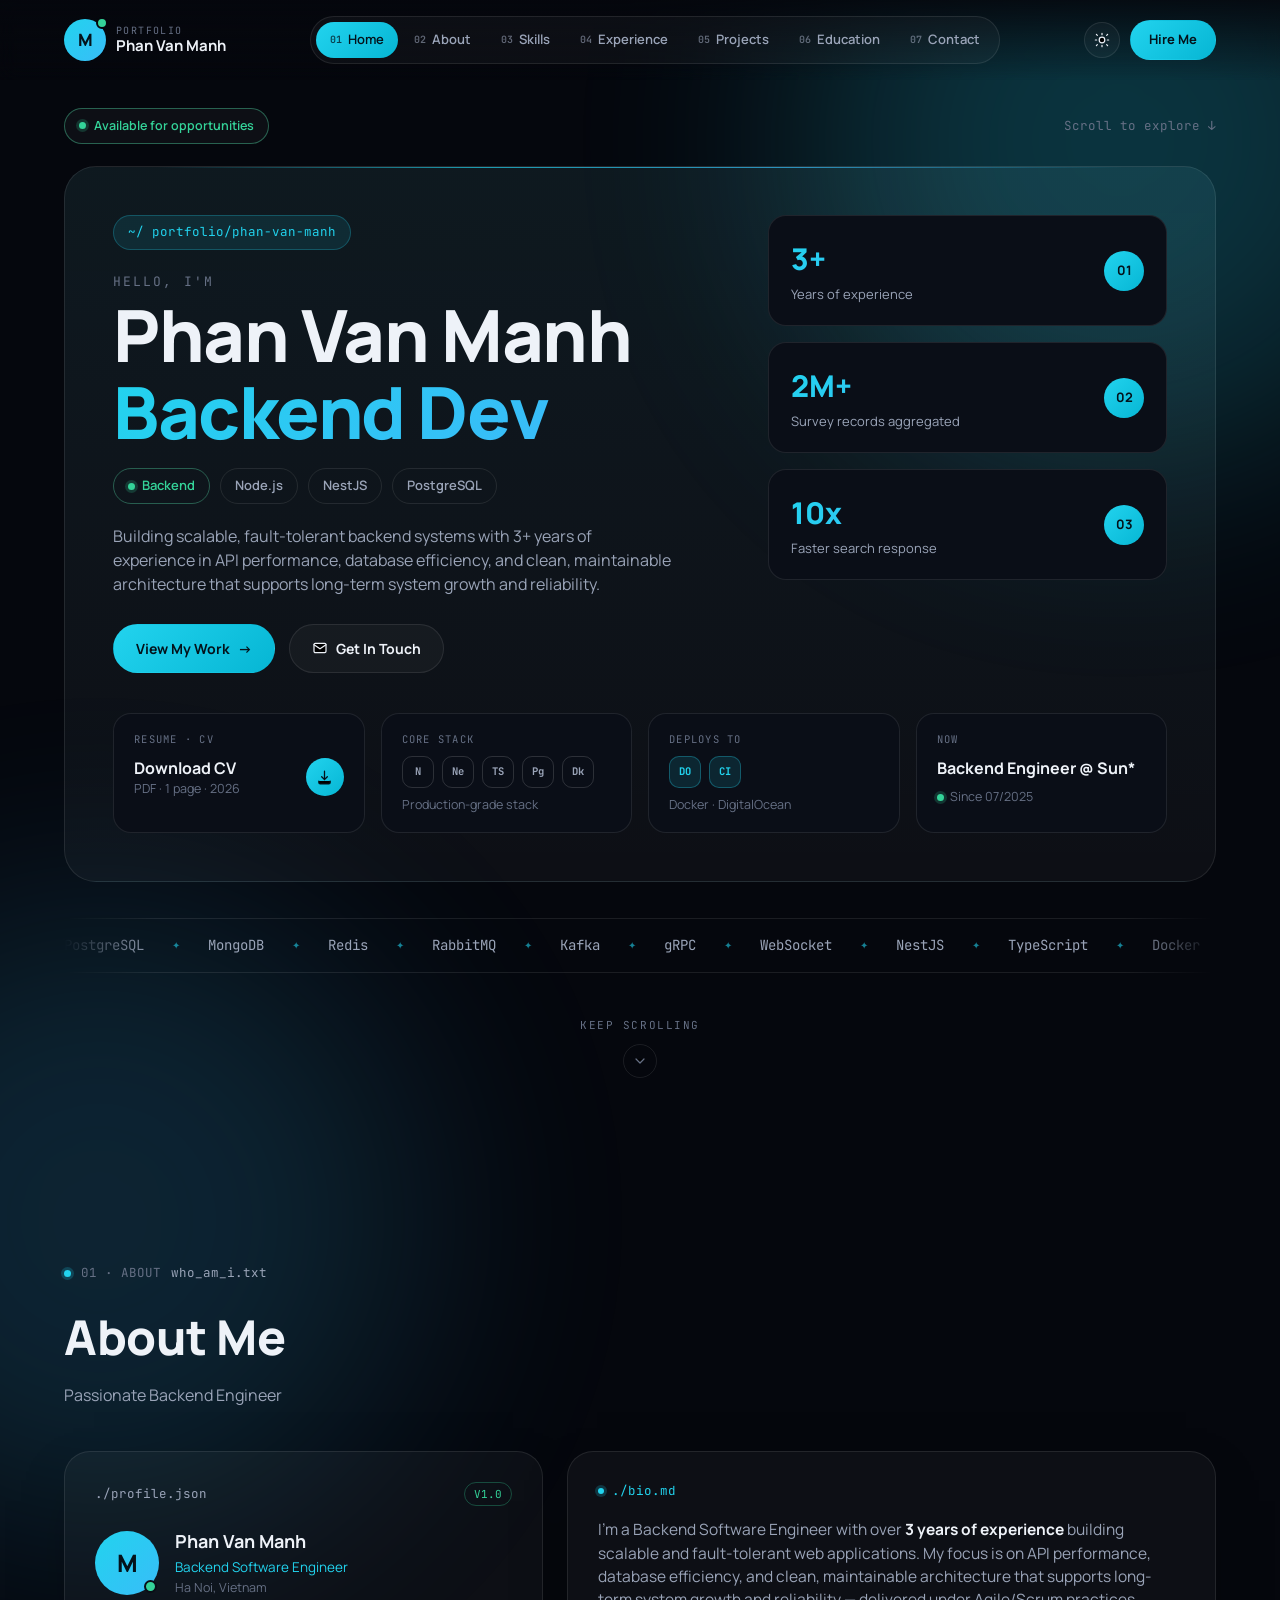
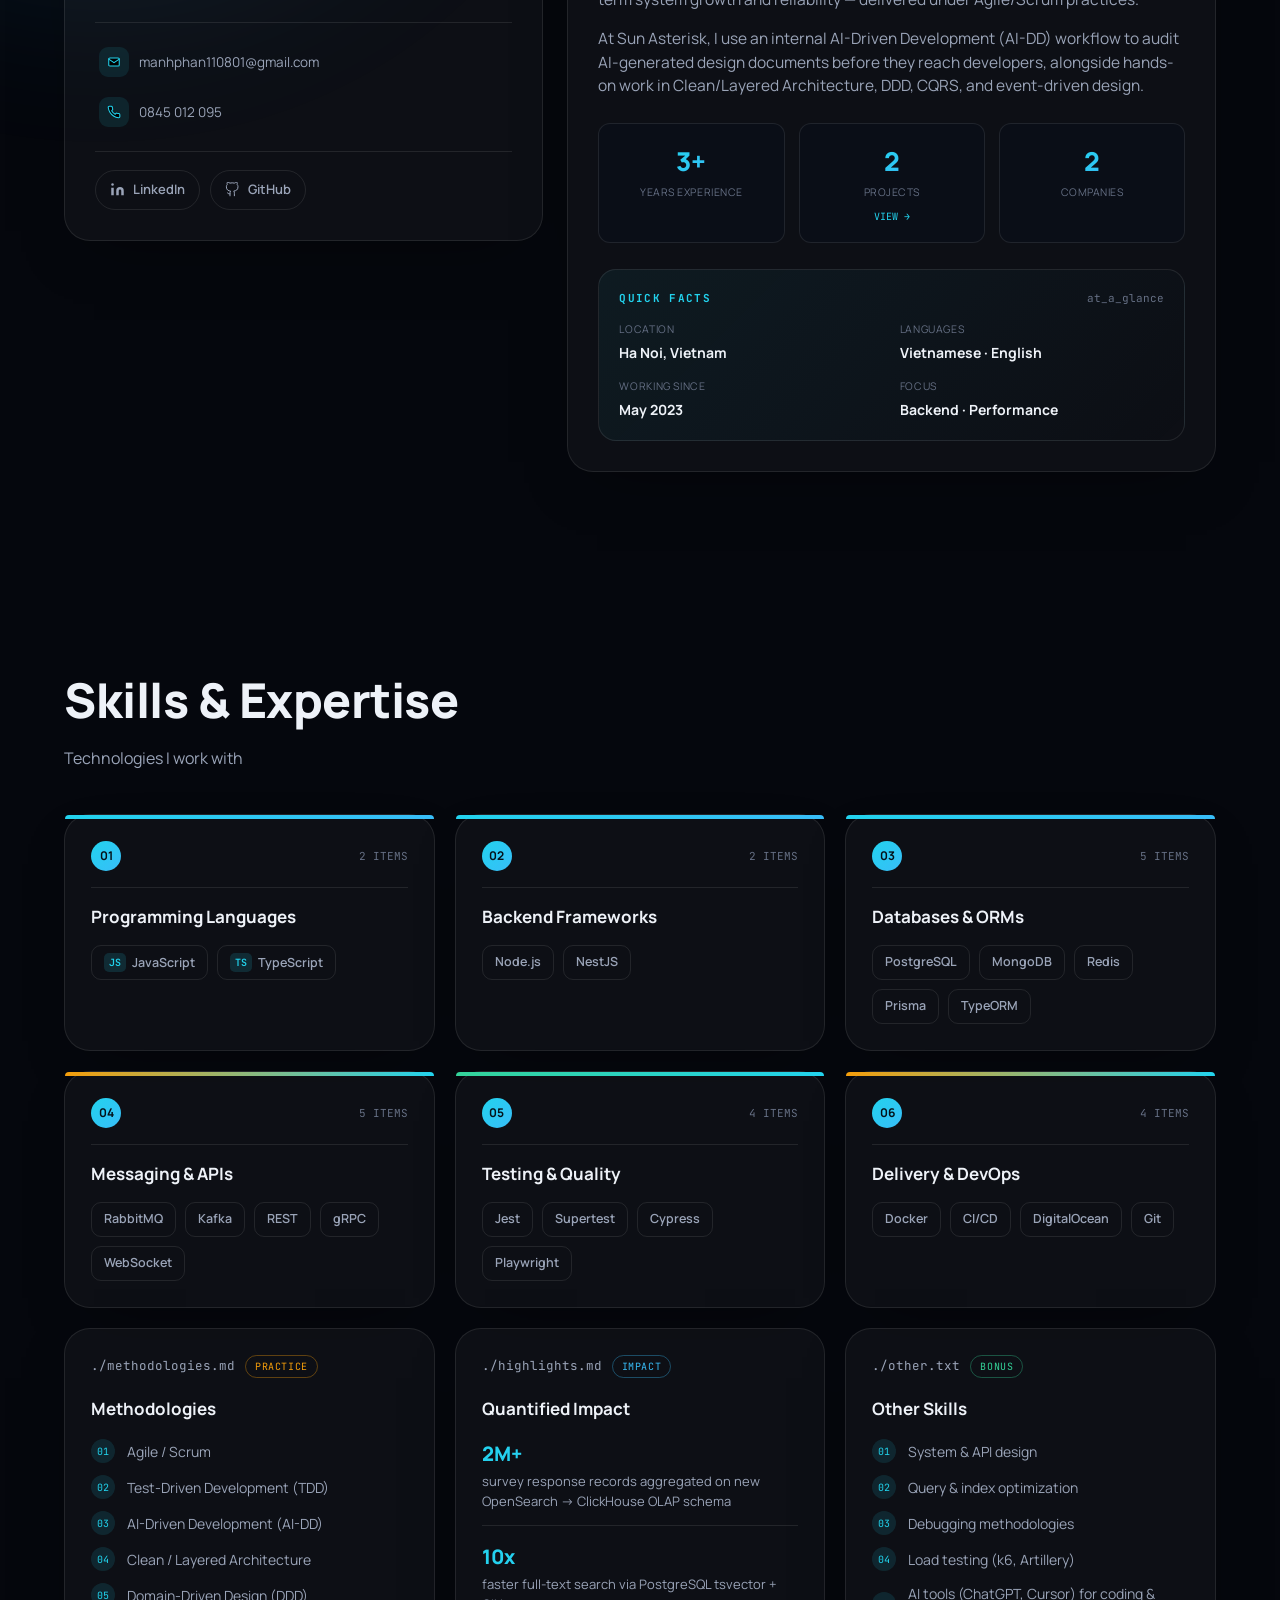
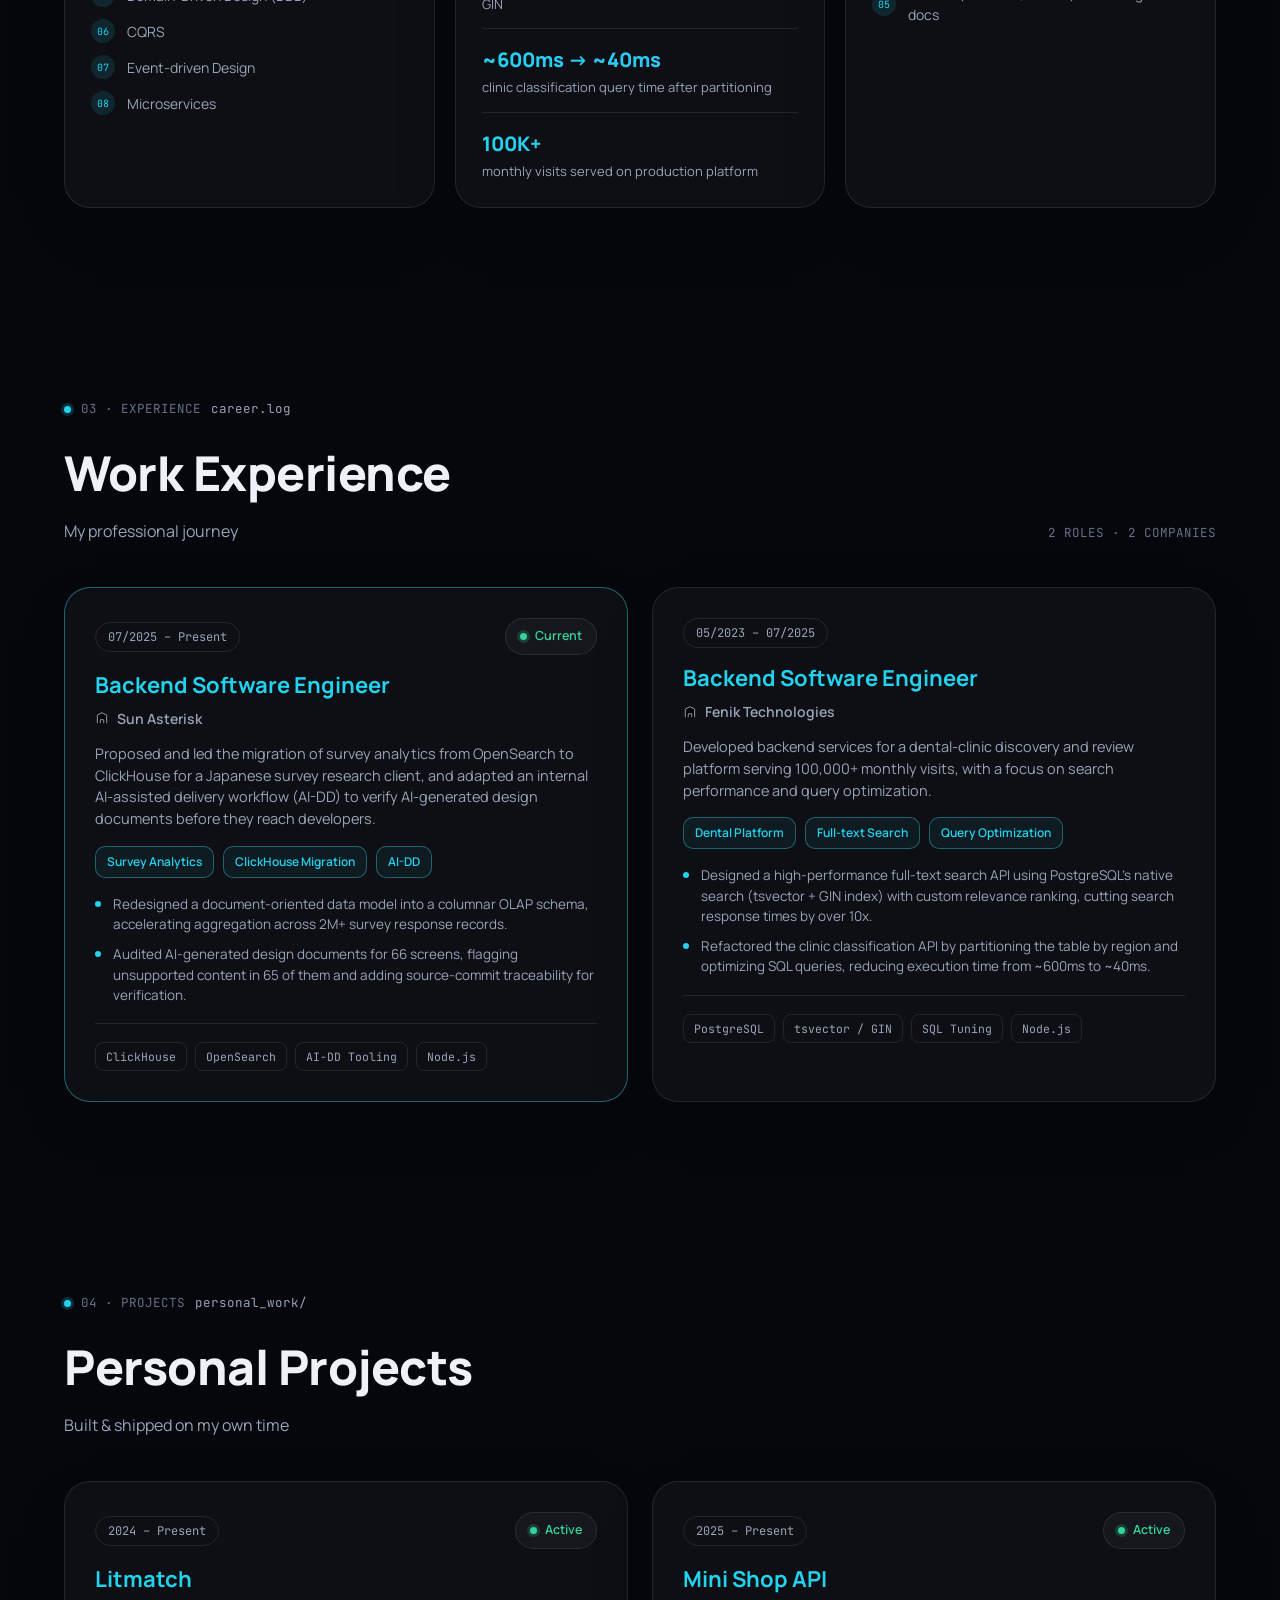
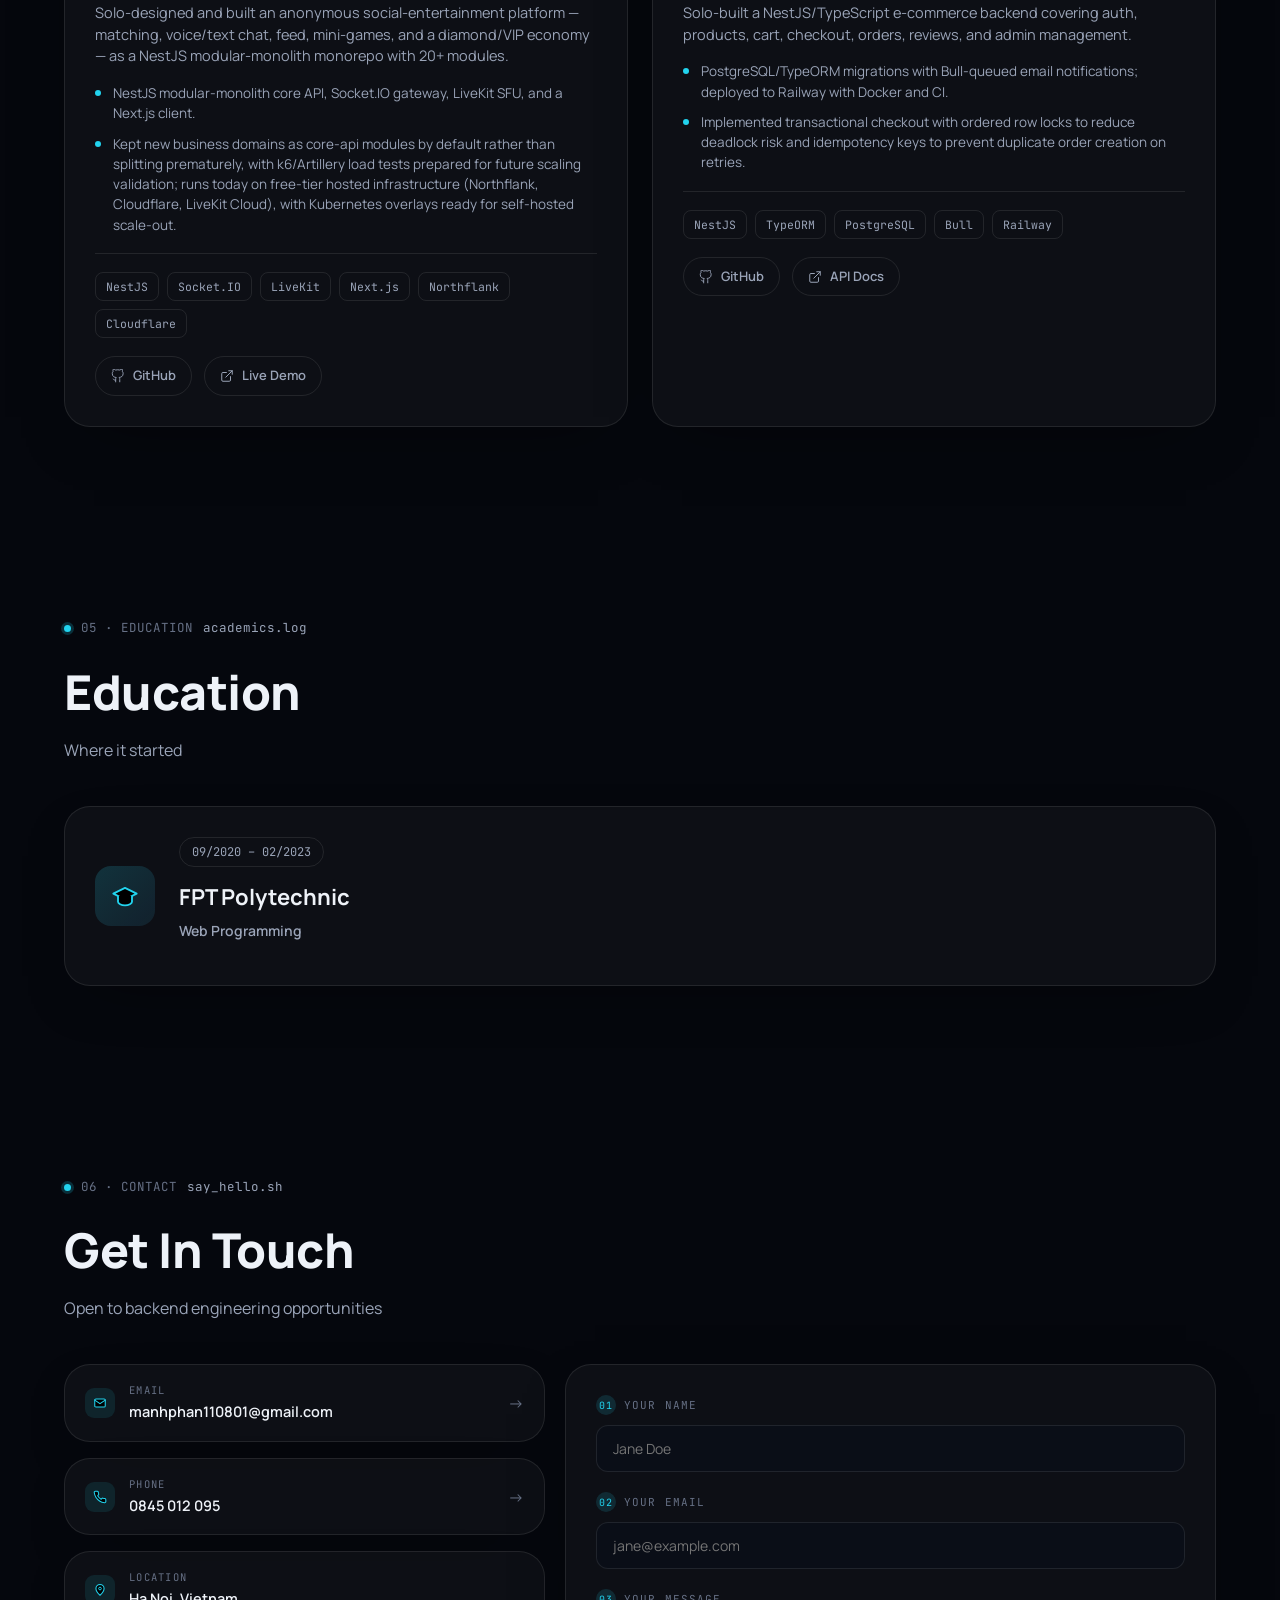
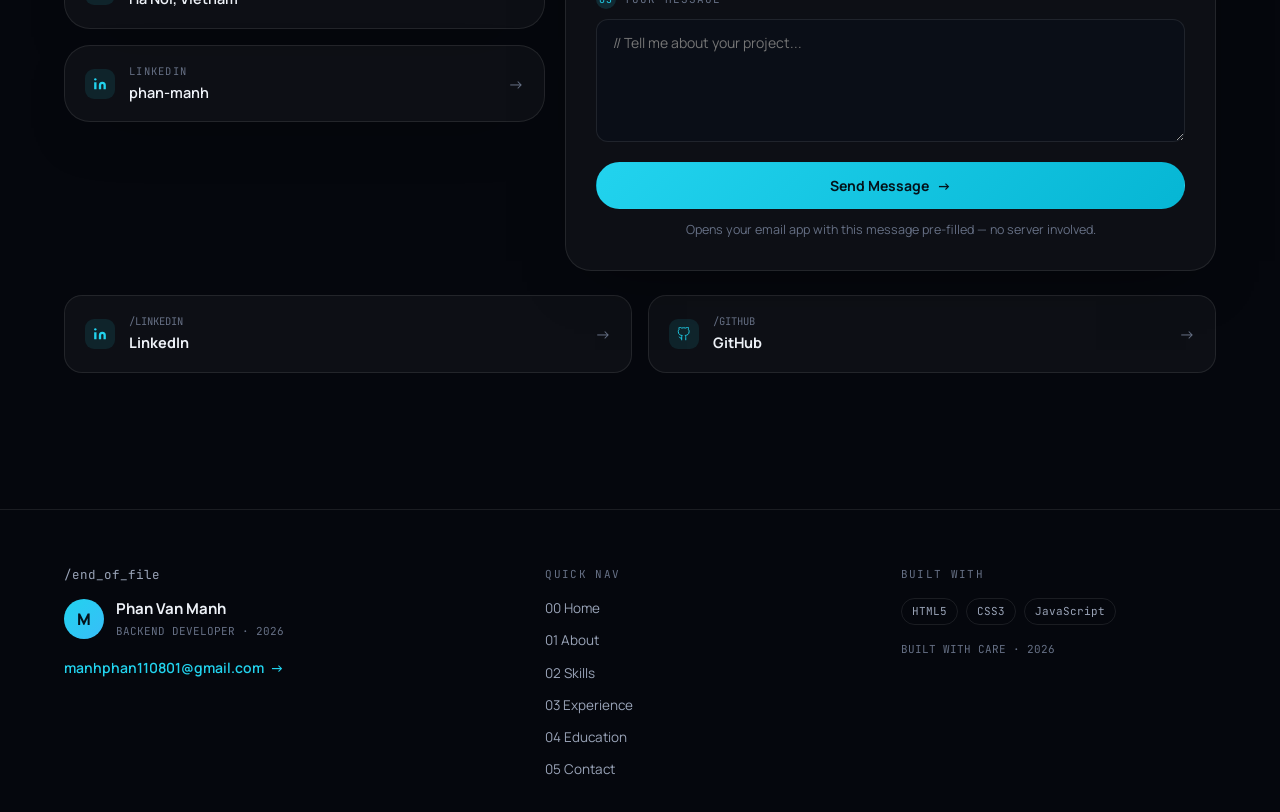
==== index.html @ dcf6b591 "Initial portfolio site for Phan Van Manh (Backend Developer)" ====
<!DOCTYPE html>
<html lang="en">
<head>
<meta charset="UTF-8" />
<meta name="viewport" content="width=device-width, initial-scale=1.0" />
<title>Phan Van Manh — Backend Developer</title>
<meta name="description" content="Phan Van Manh — Backend Software Engineer specializing in Node.js, NestJS, PostgreSQL and scalable API design." />
<link rel="icon" href="assets/favicon.svg" type="image/svg+xml" />
<link rel="preconnect" href="https://fonts.googleapis.com" />
<link rel="preconnect" href="https://fonts.gstatic.com" crossorigin />
<link href="https://fonts.googleapis.com/css2?family=JetBrains+Mono:wght@400;500;600;700&family=Manrope:wght@400;500;600;700;800&display=swap" rel="stylesheet" />
<link rel="stylesheet" href="assets/css/styles.css" />
</head>
<body>
<a class="skip-link" href="#main">Skip to content</a>
<div class="bg-glow bg-glow-cyan" aria-hidden="true"></div>
<div class="bg-glow bg-glow-blue" aria-hidden="true"></div>

<header class="site-header" id="top">
  <div class="nav-wrap container">
    <a class="brand" href="#top" aria-label="Phan Van Manh — home">
      <span class="brand-avatar">M<i class="brand-dot"></i></span>
      <span class="brand-text">
        <span class="brand-kicker">PORTFOLIO</span>
        <span class="brand-name">Phan Van Manh</span>
      </span>
    </a>

    <nav class="nav-pill" id="primary-nav" aria-label="Primary">
      <a href="#home" data-nav="home"><i>01</i>Home</a>
      <a href="#about" data-nav="about"><i>02</i>About</a>
      <a href="#skills" data-nav="skills"><i>03</i>Skills</a>
      <a href="#experience" data-nav="experience"><i>04</i>Experience</a>
      <a href="#projects" data-nav="projects"><i>05</i>Projects</a>
      <a href="#education" data-nav="education"><i>06</i>Education</a>
      <a href="#contact" data-nav="contact"><i>07</i>Contact</a>
    </nav>

    <div class="nav-actions">
      <button class="theme-toggle" id="theme-toggle" type="button" aria-label="Toggle theme">
        <svg viewBox="0 0 24 24" class="icon-sun"><path d="M12 4V2M12 22v-2M4 12H2M22 12h-2M5 5 3.6 3.6M20.4 20.4 19 19M5 19l-1.4 1.4M20.4 3.6 19 5" stroke="currentColor" stroke-width="1.8" stroke-linecap="round"/><circle cx="12" cy="12" r="4.2" stroke="currentColor" stroke-width="1.8"/></svg>
      </button>
      <a class="btn btn-primary btn-sm" href="#contact">Hire Me</a>
    </div>

    <button class="menu-btn" id="menu-btn" type="button" aria-label="Open navigation" aria-expanded="false" aria-controls="primary-nav">
      <svg viewBox="0 0 24 24"><path d="M4 7h16M4 12h16M4 17h16" stroke="currentColor" stroke-width="1.8" stroke-linecap="round"/></svg>
    </button>
  </div>
</header>

<main id="main">

  <!-- ============ HERO ============ -->
  <section class="hero container" id="home">
    <div class="hero-top-row">
      <span class="badge badge-live"><i class="dot dot-green"></i>Available for opportunities</span>
      <span class="scroll-hint">Scroll to explore <span aria-hidden="true">&darr;</span></span>
    </div>

    <div class="hero-card">
      <div class="hero-grid">
        <div class="hero-copy">
          <span class="path-tag">~/ portfolio/phan-van-manh</span>
          <p class="eyebrow">HELLO, I'M</p>
          <h1 class="hero-name">Phan Van Manh</h1>
          <h2 class="hero-role">Backend Dev</h2>

          <div class="pill-row">
            <span class="pill pill-accent"><i class="dot dot-green"></i>Backend</span>
            <span class="pill">Node.js</span>
            <span class="pill">NestJS</span>
            <span class="pill">PostgreSQL</span>
          </div>

          <p class="hero-desc">
            Building scalable, fault-tolerant backend systems with 3+ years of experience in
            API performance, database efficiency, and clean, maintainable architecture that
            supports long-term system growth and reliability.
          </p>

          <div class="hero-actions">
            <a class="btn btn-primary" href="#projects">View My Work <span aria-hidden="true">&rarr;</span></a>
            <a class="btn btn-ghost" href="#contact"><svg class="btn-icon" viewBox="0 0 24 24"><rect x="3" y="5" width="18" height="14" rx="2" stroke="currentColor" stroke-width="1.8"/><path d="m3 7 9 6 9-6" stroke="currentColor" stroke-width="1.8" stroke-linecap="round"/></svg>Get In Touch</a>
          </div>
        </div>

        <div class="hero-stats">
          <div class="stat-card">
            <div class="stat-body">
              <strong class="stat-num">3+</strong>
              <span class="stat-label">Years of experience</span>
            </div>
            <span class="stat-index">01</span>
          </div>
          <div class="stat-card">
            <div class="stat-body">
              <strong class="stat-num">2M+</strong>
              <span class="stat-label">Survey records aggregated</span>
            </div>
            <span class="stat-index">02</span>
          </div>
          <div class="stat-card">
            <div class="stat-body">
              <strong class="stat-num">10x</strong>
              <span class="stat-label">Faster search response</span>
            </div>
            <span class="stat-index">03</span>
          </div>
        </div>
      </div>

      <div class="hero-info-row">
        <div class="info-card info-cv">
          <span class="mini-label">RESUME &middot; CV</span>
          <div class="info-cv-row">
            <div>
              <strong>Download CV</strong>
              <span class="info-sub">PDF &middot; 1 page &middot; 2026</span>
            </div>
            <a class="icon-btn" href="assets/cv/Phan_Van_Manh_CV_Backend.pdf" download aria-label="Download CV">
              <svg viewBox="0 0 24 24"><path d="M12 3v12m0 0 4-4m-4 4-4-4M4 17v2a2 2 0 0 0 2 2h12a2 2 0 0 0 2-2v-2" stroke="currentColor" stroke-width="1.8" stroke-linecap="round" stroke-linejoin="round"/></svg>
            </a>
          </div>
        </div>

        <div class="info-card">
          <span class="mini-label">CORE STACK</span>
          <div class="stack-icons">
            <span class="stack-ico" title="Node.js">N</span>
            <span class="stack-ico" title="NestJS">Ne</span>
            <span class="stack-ico" title="TypeScript">TS</span>
            <span class="stack-ico" title="PostgreSQL">Pg</span>
            <span class="stack-ico" title="Docker">Dk</span>
          </div>
          <span class="info-sub">Production-grade stack</span>
        </div>

        <div class="info-card">
          <span class="mini-label">DEPLOYS TO</span>
          <div class="stack-icons">
            <span class="stack-ico stack-ico-fill">DO</span>
            <span class="stack-ico stack-ico-fill">CI</span>
          </div>
          <span class="info-sub">Docker &middot; DigitalOcean</span>
        </div>

        <div class="info-card">
          <span class="mini-label">NOW</span>
          <strong>Backend Engineer @ Sun*</strong>
          <span class="info-sub"><i class="dot dot-green"></i>Since 07/2025</span>
        </div>
      </div>
    </div>

    <div class="marquee" aria-hidden="true">
      <div class="marquee-track">
        <span>PostgreSQL</span><i>&#10022;</i><span>MongoDB</span><i>&#10022;</i><span>Redis</span><i>&#10022;</i>
        <span>RabbitMQ</span><i>&#10022;</i><span>Kafka</span><i>&#10022;</i><span>gRPC</span><i>&#10022;</i>
        <span>WebSocket</span><i>&#10022;</i><span>NestJS</span><i>&#10022;</i><span>TypeScript</span><i>&#10022;</i>
        <span>Docker</span><i>&#10022;</i><span>CI/CD</span><i>&#10022;</i>
        <span>PostgreSQL</span><i>&#10022;</i><span>MongoDB</span><i>&#10022;</i><span>Redis</span><i>&#10022;</i>
        <span>RabbitMQ</span><i>&#10022;</i><span>Kafka</span><i>&#10022;</i><span>gRPC</span><i>&#10022;</i>
        <span>WebSocket</span><i>&#10022;</i><span>NestJS</span><i>&#10022;</i><span>TypeScript</span><i>&#10022;</i>
        <span>Docker</span><i>&#10022;</i><span>CI/CD</span><i>&#10022;</i>
      </div>
    </div>

    <div class="keep-scrolling">
      <span>KEEP SCROLLING</span>
      <a href="#about" aria-label="Scroll to about section" class="scroll-arrow"><svg viewBox="0 0 24 24"><path d="M6 9l6 6 6-6" stroke="currentColor" stroke-width="1.8" stroke-linecap="round" stroke-linejoin="round"/></svg></a>
    </div>
  </section>

  <!-- ============ ABOUT ============ -->
  <section class="section container" id="about">
    <div class="section-crumb">
      <span class="crumb-dot"></span>01 &middot; ABOUT <span class="crumb-file">who_am_i.txt</span>
    </div>
    <h2 class="section-title">About Me</h2>
    <p class="section-sub">Passionate Backend Engineer</p>

    <div class="about-grid">
      <div class="card profile-card">
        <div class="card-tag-row">
          <span class="file-tag">./profile.json</span>
          <span class="version-badge">V1.0</span>
        </div>
        <div class="profile-head">
          <span class="profile-avatar">M<i class="avatar-dot"></i></span>
          <div>
            <strong class="profile-name">Phan Van Manh</strong>
            <span class="profile-role">Backend Software Engineer</span>
            <span class="profile-loc">Ha Noi, Vietnam</span>
          </div>
        </div>
        <div class="profile-rows">
          <a class="profile-row" href="mailto:manhphan110801@gmail.com">
            <span class="row-ico"><svg viewBox="0 0 24 24"><rect x="3" y="5" width="18" height="14" rx="2" stroke="currentColor" stroke-width="1.8"/><path d="m3 7 9 6 9-6" stroke="currentColor" stroke-width="1.8" stroke-linecap="round"/></svg></span>
            manhphan110801@gmail.com
          </a>
          <a class="profile-row" href="tel:+84845012095">
            <span class="row-ico"><svg viewBox="0 0 24 24"><path d="M22 16.9v3a2 2 0 0 1-2.2 2 19.8 19.8 0 0 1-8.6-3.1 19.5 19.5 0 0 1-6-6A19.8 19.8 0 0 1 2.1 4.2 2 2 0 0 1 4.1 2h3a2 2 0 0 1 2 1.7c.1.9.3 1.8.6 2.7a2 2 0 0 1-.4 2.1L8 9.9a16 16 0 0 0 6 6l1.4-1.4a2 2 0 0 1 2.1-.4c.9.3 1.8.5 2.7.6a2 2 0 0 1 1.8 2Z" stroke="currentColor" stroke-width="1.8" stroke-linecap="round" stroke-linejoin="round"/></svg></span>
            0845 012 095
          </a>
        </div>
        <div class="social-row">
          <a class="social-chip" href="https://www.linkedin.com/in/phan-manh-34a107269/" target="_blank" rel="noopener">
            <svg viewBox="0 0 24 24"><path d="M16 8a6 6 0 0 1 6 6v7h-4v-7a2 2 0 0 0-4 0v7h-4v-7a6 6 0 0 1 6-6ZM2 9h4v12H2z" fill="currentColor"/><circle cx="4" cy="4" r="2" fill="currentColor"/></svg>
            LinkedIn
          </a>
          <a class="social-chip" href="https://github.com/ducmanh001" target="_blank" rel="noopener">
            <svg viewBox="0 0 24 24"><path d="M15 22v-4a4.8 4.8 0 0 0-1-3.5c3.3-.4 6.8-1.6 6.8-7A5.4 5.4 0 0 0 19.4 4 5 5 0 0 0 19.3.5S18.2.1 15 1.8a13.4 13.4 0 0 0-7 0C4.8.1 3.7.5 3.7.5A5 5 0 0 0 3.6 4a5.4 5.4 0 0 0-1.4 3.7c0 5.3 3.5 6.5 6.8 6.9a4.8 4.8 0 0 0-1 3.5v4" stroke="currentColor" stroke-width="1.6" stroke-linecap="round" stroke-linejoin="round" fill="none"/><path d="M8 19c-3 .9-3-1.5-4.2-2" stroke="currentColor" stroke-width="1.6" stroke-linecap="round" fill="none"/></svg>
            GitHub
          </a>
        </div>
      </div>

      <div class="card bio-card">
        <span class="file-tag file-tag-alt"><span class="crumb-dot small"></span>./bio.md</span>
        <p>
          I'm a Backend Software Engineer with over <strong>3 years of experience</strong> building
          scalable and fault-tolerant web applications. My focus is on API performance, database
          efficiency, and clean, maintainable architecture that supports long-term system growth
          and reliability &mdash; delivered under Agile/Scrum practices.
        </p>
        <p>
          At Sun Asterisk, I use an internal AI-Driven Development (AI-DD) workflow to audit
          AI-generated design documents before they reach developers, alongside hands-on work in
          Clean/Layered Architecture, DDD, CQRS, and event-driven design.
        </p>

        <div class="stats-row">
          <div class="stat-box">
            <strong>3+</strong>
            <span>YEARS EXPERIENCE</span>
          </div>
          <div class="stat-box">
            <strong>2</strong>
            <span>PROJECTS</span>
            <a href="#projects" class="stat-view">VIEW <span aria-hidden="true">&rarr;</span></a>
          </div>
          <div class="stat-box">
            <strong>2</strong>
            <span>COMPANIES</span>
          </div>
        </div>

        <div class="quick-facts">
          <div class="quick-facts-head">
            <span>QUICK FACTS</span>
            <span class="quick-facts-tag">at_a_glance</span>
          </div>
          <div class="quick-facts-grid">
            <div><span>LOCATION</span><strong>Ha Noi, Vietnam</strong></div>
            <div><span>LANGUAGES</span><strong>Vietnamese &middot; English</strong></div>
            <div><span>WORKING SINCE</span><strong>May 2023</strong></div>
            <div><span>FOCUS</span><strong>Backend &middot; Performance</strong></div>
          </div>
        </div>
      </div>
    </div>
  </section>

  <!-- ============ SKILLS ============ -->
  <section class="section container" id="skills">
    <h2 class="section-title">Skills &amp; Expertise</h2>
    <p class="section-sub">Technologies I work with</p>

    <div class="skills-grid">
      <article class="card skill-card">
        <div class="skill-top bar-cyan">
          <span class="skill-index">01</span>
          <span class="item-count">2 ITEMS</span>
        </div>
        <h3>Programming Languages</h3>
        <div class="tag-list">
          <span class="tag"><i class="tag-ico">JS</i>JavaScript</span>
          <span class="tag"><i class="tag-ico">TS</i>TypeScript</span>
        </div>
      </article>

      <article class="card skill-card">
        <div class="skill-top bar-cyan">
          <span class="skill-index">02</span>
          <span class="item-count">2 ITEMS</span>
        </div>
        <h3>Backend Frameworks</h3>
        <div class="tag-list">
          <span class="tag">Node.js</span>
          <span class="tag">NestJS</span>
        </div>
      </article>

      <article class="card skill-card">
        <div class="skill-top bar-cyan">
          <span class="skill-index">03</span>
          <span class="item-count">5 ITEMS</span>
        </div>
        <h3>Databases &amp; ORMs</h3>
        <div class="tag-list">
          <span class="tag">PostgreSQL</span>
          <span class="tag">MongoDB</span>
          <span class="tag">Redis</span>
          <span class="tag">Prisma</span>
          <span class="tag">TypeORM</span>
        </div>
      </article>

      <article class="card skill-card">
        <div class="skill-top bar-warm">
          <span class="skill-index">04</span>
          <span class="item-count">5 ITEMS</span>
        </div>
        <h3>Messaging &amp; APIs</h3>
        <div class="tag-list">
          <span class="tag">RabbitMQ</span>
          <span class="tag">Kafka</span>
          <span class="tag">REST</span>
          <span class="tag">gRPC</span>
          <span class="tag">WebSocket</span>
        </div>
      </article>

      <article class="card skill-card">
        <div class="skill-top bar-teal">
          <span class="skill-index">05</span>
          <span class="item-count">4 ITEMS</span>
        </div>
        <h3>Testing &amp; Quality</h3>
        <div class="tag-list">
          <span class="tag">Jest</span>
          <span class="tag">Supertest</span>
          <span class="tag">Cypress</span>
          <span class="tag">Playwright</span>
        </div>
      </article>

      <article class="card skill-card">
        <div class="skill-top bar-warm">
          <span class="skill-index">06</span>
          <span class="item-count">4 ITEMS</span>
        </div>
        <h3>Delivery &amp; DevOps</h3>
        <div class="tag-list">
          <span class="tag">Docker</span>
          <span class="tag">CI/CD</span>
          <span class="tag">DigitalOcean</span>
          <span class="tag">Git</span>
        </div>
      </article>
    </div>

    <div class="skills-grid skills-grid-row2">
      <div class="card soft-card">
        <span class="file-tag file-tag-badge">./methodologies.md <span class="chip chip-human">PRACTICE</span></span>
        <h3>Methodologies</h3>
        <ul class="check-list">
          <li><i>01</i>Agile / Scrum</li>
          <li><i>02</i>Test-Driven Development (TDD)</li>
          <li><i>03</i>AI-Driven Development (AI-DD)</li>
          <li><i>04</i>Clean / Layered Architecture</li>
          <li><i>05</i>Domain-Driven Design (DDD)</li>
          <li><i>06</i>CQRS</li>
          <li><i>07</i>Event-driven Design</li>
          <li><i>08</i>Microservices</li>
        </ul>
      </div>

      <div class="card highlight-card">
        <span class="file-tag file-tag-badge">./highlights.md <span class="chip chip-global">IMPACT</span></span>
        <h3>Quantified Impact</h3>
        <div class="highlight-list">
          <div class="highlight-row">
            <strong>2M+</strong>
            <span>survey response records aggregated on new OpenSearch &rarr; ClickHouse OLAP schema</span>
          </div>
          <div class="highlight-row">
            <strong>10x</strong>
            <span>faster full-text search via PostgreSQL tsvector + GIN</span>
          </div>
          <div class="highlight-row">
            <strong>~600ms &rarr; ~40ms</strong>
            <span>clinic classification query time after partitioning</span>
          </div>
          <div class="highlight-row">
            <strong>100K+</strong>
            <span>monthly visits served on production platform</span>
          </div>
        </div>
      </div>

      <div class="card other-card">
        <span class="file-tag file-tag-badge">./other.txt <span class="chip chip-bonus">BONUS</span></span>
        <h3>Other Skills</h3>
        <ul class="check-list">
          <li><i>01</i>System &amp; API design</li>
          <li><i>02</i>Query &amp; index optimization</li>
          <li><i>03</i>Debugging methodologies</li>
          <li><i>04</i>Load testing (k6, Artillery)</li>
          <li><i>05</i>AI tools (ChatGPT, Cursor) for coding &amp; docs</li>
        </ul>
      </div>
    </div>
  </section>

  <!-- ============ EXPERIENCE ============ -->
  <section class="section container" id="experience">
    <div class="section-crumb">
      <span class="crumb-dot"></span>03 &middot; EXPERIENCE <span class="crumb-file">career.log</span>
    </div>
    <div class="section-head-row">
      <div>
        <h2 class="section-title">Work Experience</h2>
        <p class="section-sub">My professional journey</p>
      </div>
      <span class="section-meta">2 ROLES &middot; 2 COMPANIES</span>
    </div>

    <div class="experience-grid">
      <article class="card exp-card exp-card-current">
        <div class="exp-top">
          <span class="date-pill">07/2025 &ndash; Present</span>
          <span class="badge badge-current"><i class="dot dot-green"></i>Current</span>
        </div>
        <h3 class="exp-role">Backend Software Engineer</h3>
        <span class="exp-company"><svg viewBox="0 0 24 24" class="row-ico-sm"><path d="M4 21V7l8-4 8 4v14M9 21v-6h6v6" stroke="currentColor" stroke-width="1.6" stroke-linejoin="round"/></svg>Sun Asterisk</span>
        <p class="exp-desc">
          Proposed and led the migration of survey analytics from OpenSearch to ClickHouse for a
          Japanese survey research client, and adapted an internal AI-assisted delivery workflow
          (AI-DD) to verify AI-generated design documents before they reach developers.
        </p>
        <div class="tag-list tag-list-sm">
          <span class="tag tag-accent">Survey Analytics</span>
          <span class="tag tag-accent">ClickHouse Migration</span>
          <span class="tag tag-accent">AI-DD</span>
        </div>
        <ul class="bullet-list">
          <li>Redesigned a document-oriented data model into a columnar OLAP schema, accelerating aggregation across 2M+ survey response records.</li>
          <li>Audited AI-generated design documents for 66 screens, flagging unsupported content in 65 of them and adding source-commit traceability for verification.</li>
        </ul>
        <div class="tech-tags">
          <span>ClickHouse</span><span>OpenSearch</span><span>AI-DD Tooling</span><span>Node.js</span>
        </div>
      </article>

      <article class="card exp-card">
        <div class="exp-top">
          <span class="date-pill">05/2023 &ndash; 07/2025</span>
        </div>
        <h3 class="exp-role">Backend Software Engineer</h3>
        <span class="exp-company"><svg viewBox="0 0 24 24" class="row-ico-sm"><path d="M4 21V7l8-4 8 4v14M9 21v-6h6v6" stroke="currentColor" stroke-width="1.6" stroke-linejoin="round"/></svg>Fenik Technologies</span>
        <p class="exp-desc">
          Developed backend services for a dental-clinic discovery and review platform serving
          100,000+ monthly visits, with a focus on search performance and query optimization.
        </p>
        <div class="tag-list tag-list-sm">
          <span class="tag tag-accent">Dental Platform</span>
          <span class="tag tag-accent">Full-text Search</span>
          <span class="tag tag-accent">Query Optimization</span>
        </div>
        <ul class="bullet-list">
          <li>Designed a high-performance full-text search API using PostgreSQL's native search (tsvector + GIN index) with custom relevance ranking, cutting search response times by over 10x.</li>
          <li>Refactored the clinic classification API by partitioning the table by region and optimizing SQL queries, reducing execution time from ~600ms to ~40ms.</li>
        </ul>
        <div class="tech-tags">
          <span>PostgreSQL</span><span>tsvector / GIN</span><span>SQL Tuning</span><span>Node.js</span>
        </div>
      </article>
    </div>
  </section>

  <!-- ============ PROJECTS ============ -->
  <section class="section container" id="projects">
    <div class="section-crumb">
      <span class="crumb-dot"></span>04 &middot; PROJECTS <span class="crumb-file">personal_work/</span>
    </div>
    <h2 class="section-title">Personal Projects</h2>
    <p class="section-sub">Built &amp; shipped on my own time</p>

    <div class="projects-grid">
      <article class="card project-card">
        <div class="exp-top">
          <span class="date-pill">2024 &ndash; Present</span>
          <span class="badge badge-current"><i class="dot dot-green"></i>Active</span>
        </div>
        <h3 class="exp-role">Litmatch</h3>
        <p class="exp-desc">
          Solo-designed and built an anonymous social-entertainment platform &mdash; matching,
          voice/text chat, feed, mini-games, and a diamond/VIP economy &mdash; as a NestJS
          modular-monolith monorepo with 20+ modules.
        </p>
        <ul class="bullet-list">
          <li>NestJS modular-monolith core API, Socket.IO gateway, LiveKit SFU, and a Next.js client.</li>
          <li>Kept new business domains as core-api modules by default rather than splitting prematurely, with k6/Artillery load tests prepared for future scaling validation; runs today on free-tier hosted infrastructure (Northflank, Cloudflare, LiveKit Cloud), with Kubernetes overlays ready for self-hosted scale-out.</li>
        </ul>
        <div class="tech-tags">
          <span>NestJS</span><span>Socket.IO</span><span>LiveKit</span><span>Next.js</span><span>Northflank</span><span>Cloudflare</span>
        </div>
        <div class="project-links">
          <a href="https://github.com/ducmanh001/litmatch" target="_blank" rel="noopener">
            <svg viewBox="0 0 24 24"><path d="M15 22v-4a4.8 4.8 0 0 0-1-3.5c3.3-.4 6.8-1.6 6.8-7A5.4 5.4 0 0 0 19.4 4 5 5 0 0 0 19.3.5S18.2.1 15 1.8a13.4 13.4 0 0 0-7 0C4.8.1 3.7.5 3.7.5A5 5 0 0 0 3.6 4a5.4 5.4 0 0 0-1.4 3.7c0 5.3 3.5 6.5 6.8 6.9a4.8 4.8 0 0 0-1 3.5v4" stroke="currentColor" stroke-width="1.6" stroke-linecap="round" stroke-linejoin="round" fill="none"/><path d="M8 19c-3 .9-3-1.5-4.2-2" stroke="currentColor" stroke-width="1.6" stroke-linecap="round" fill="none"/></svg>
            GitHub
          </a>
          <a href="https://litmatch-web.manhphan110801.workers.dev/" target="_blank" rel="noopener">
            <svg viewBox="0 0 24 24"><path d="M15 3h6v6M10 14 21 3M18 13v6a2 2 0 0 1-2 2H5a2 2 0 0 1-2-2V8a2 2 0 0 1 2-2h6" stroke="currentColor" stroke-width="1.7" stroke-linecap="round" stroke-linejoin="round" fill="none"/></svg>
            Live Demo
          </a>
        </div>
      </article>

      <article class="card project-card">
        <div class="exp-top">
          <span class="date-pill">2025 &ndash; Present</span>
          <span class="badge badge-current"><i class="dot dot-green"></i>Active</span>
        </div>
        <h3 class="exp-role">Mini Shop API</h3>
        <p class="exp-desc">
          Solo-built a NestJS/TypeScript e-commerce backend covering auth, products, cart,
          checkout, orders, reviews, and admin management.
        </p>
        <ul class="bullet-list">
          <li>PostgreSQL/TypeORM migrations with Bull-queued email notifications; deployed to Railway with Docker and CI.</li>
          <li>Implemented transactional checkout with ordered row locks to reduce deadlock risk and idempotency keys to prevent duplicate order creation on retries.</li>
        </ul>
        <div class="tech-tags">
          <span>NestJS</span><span>TypeORM</span><span>PostgreSQL</span><span>Bull</span><span>Railway</span>
        </div>
        <div class="project-links">
          <a href="https://github.com/ducmanh001/mini-shop-api" target="_blank" rel="noopener">
            <svg viewBox="0 0 24 24"><path d="M15 22v-4a4.8 4.8 0 0 0-1-3.5c3.3-.4 6.8-1.6 6.8-7A5.4 5.4 0 0 0 19.4 4 5 5 0 0 0 19.3.5S18.2.1 15 1.8a13.4 13.4 0 0 0-7 0C4.8.1 3.7.5 3.7.5A5 5 0 0 0 3.6 4a5.4 5.4 0 0 0-1.4 3.7c0 5.3 3.5 6.5 6.8 6.9a4.8 4.8 0 0 0-1 3.5v4" stroke="currentColor" stroke-width="1.6" stroke-linecap="round" stroke-linejoin="round" fill="none"/><path d="M8 19c-3 .9-3-1.5-4.2-2" stroke="currentColor" stroke-width="1.6" stroke-linecap="round" fill="none"/></svg>
            GitHub
          </a>
          <a href="https://mini-shop-api-production-e25a.up.railway.app/api-docs" target="_blank" rel="noopener">
            <svg viewBox="0 0 24 24"><path d="M15 3h6v6M10 14 21 3M18 13v6a2 2 0 0 1-2 2H5a2 2 0 0 1-2-2V8a2 2 0 0 1 2-2h6" stroke="currentColor" stroke-width="1.7" stroke-linecap="round" stroke-linejoin="round" fill="none"/></svg>
            API Docs
          </a>
        </div>
      </article>
    </div>
  </section>

  <!-- ============ EDUCATION ============ -->
  <section class="section container" id="education">
    <div class="section-crumb">
      <span class="crumb-dot"></span>05 &middot; EDUCATION <span class="crumb-file">academics.log</span>
    </div>
    <h2 class="section-title">Education</h2>
    <p class="section-sub">Where it started</p>

    <div class="card education-card">
      <div class="edu-icon">
        <svg viewBox="0 0 24 24"><path d="M22 10 12 5 2 10l10 5 10-5Z" stroke="currentColor" stroke-width="1.6" stroke-linejoin="round"/><path d="M6 12v5c0 1.5 2.7 3 6 3s6-1.5 6-3v-5" stroke="currentColor" stroke-width="1.6" stroke-linejoin="round"/></svg>
      </div>
      <div class="edu-body">
        <div class="exp-top">
          <span class="date-pill">09/2020 &ndash; 02/2023</span>
        </div>
        <h3 class="exp-role">FPT Polytechnic</h3>
        <span class="exp-company">Web Programming</span>
      </div>
    </div>
  </section>

  <!-- ============ CONTACT ============ -->
  <section class="section container" id="contact">
    <div class="section-crumb">
      <span class="crumb-dot"></span>06 &middot; CONTACT <span class="crumb-file">say_hello.sh</span>
    </div>
    <h2 class="section-title">Get In Touch</h2>
    <p class="section-sub">Open to backend engineering opportunities</p>

    <div class="contact-grid">
      <div class="contact-info-col">
        <div class="card info-mini-card">
          <span class="row-ico"><svg viewBox="0 0 24 24"><rect x="3" y="5" width="18" height="14" rx="2" stroke="currentColor" stroke-width="1.8"/><path d="m3 7 9 6 9-6" stroke="currentColor" stroke-width="1.8" stroke-linecap="round"/></svg></span>
          <div>
            <span class="mini-label">EMAIL</span>
            <a href="mailto:manhphan110801@gmail.com">manhphan110801@gmail.com</a>
          </div>
          <span aria-hidden="true" class="row-arrow">&rarr;</span>
        </div>
        <div class="card info-mini-card">
          <span class="row-ico"><svg viewBox="0 0 24 24"><path d="M22 16.9v3a2 2 0 0 1-2.2 2 19.8 19.8 0 0 1-8.6-3.1 19.5 19.5 0 0 1-6-6A19.8 19.8 0 0 1 2.1 4.2 2 2 0 0 1 4.1 2h3a2 2 0 0 1 2 1.7c.1.9.3 1.8.6 2.7a2 2 0 0 1-.4 2.1L8 9.9a16 16 0 0 0 6 6l1.4-1.4a2 2 0 0 1 2.1-.4c.9.3 1.8.5 2.7.6a2 2 0 0 1 1.8 2Z" stroke="currentColor" stroke-width="1.8" stroke-linecap="round" stroke-linejoin="round"/></svg></span>
          <div>
            <span class="mini-label">PHONE</span>
            <a href="tel:+84845012095">0845 012 095</a>
          </div>
          <span aria-hidden="true" class="row-arrow">&rarr;</span>
        </div>
        <div class="card info-mini-card">
          <span class="row-ico"><svg viewBox="0 0 24 24"><path d="M12 21s7-6.1 7-11.5A7 7 0 0 0 5 9.5C5 14.9 12 21 12 21Z" stroke="currentColor" stroke-width="1.8" stroke-linejoin="round"/><circle cx="12" cy="9.5" r="2.3" stroke="currentColor" stroke-width="1.6"/></svg></span>
          <div>
            <span class="mini-label">LOCATION</span>
            <strong>Ha Noi, Vietnam</strong>
          </div>
        </div>
        <div class="card info-mini-card">
          <span class="row-ico"><svg viewBox="0 0 24 24"><path d="M16 8a6 6 0 0 1 6 6v7h-4v-7a2 2 0 0 0-4 0v7h-4v-7a6 6 0 0 1 6-6ZM2 9h4v12H2z" fill="currentColor"/><circle cx="4" cy="4" r="2" fill="currentColor"/></svg></span>
          <div>
            <span class="mini-label">LINKEDIN</span>
            <a href="https://www.linkedin.com/in/phan-manh-34a107269/" target="_blank" rel="noopener">phan-manh</a>
          </div>
          <span aria-hidden="true" class="row-arrow">&rarr;</span>
        </div>
      </div>

      <form class="card contact-form" id="contact-form">
        <label class="form-field">
          <span><i class="field-num">01</i>YOUR NAME</span>
          <input type="text" name="name" placeholder="Jane Doe" required />
        </label>
        <label class="form-field">
          <span><i class="field-num">02</i>YOUR EMAIL</span>
          <input type="email" name="email" placeholder="jane@example.com" required />
        </label>
        <label class="form-field">
          <span><i class="field-num">03</i>YOUR MESSAGE</span>
          <textarea name="message" rows="5" placeholder="// Tell me about your project..." required></textarea>
        </label>
        <button class="btn btn-primary btn-block" type="submit">Send Message <span aria-hidden="true">&rarr;</span></button>
        <p class="form-hint">Opens your email app with this message pre-filled &mdash; no server involved.</p>
      </form>
    </div>

    <div class="social-strip">
      <a class="social-strip-item" href="https://www.linkedin.com/in/phan-manh-34a107269/" target="_blank" rel="noopener">
        <span class="row-ico"><svg viewBox="0 0 24 24"><path d="M16 8a6 6 0 0 1 6 6v7h-4v-7a2 2 0 0 0-4 0v7h-4v-7a6 6 0 0 1 6-6ZM2 9h4v12H2z" fill="currentColor"/><circle cx="4" cy="4" r="2" fill="currentColor"/></svg></span>
        <span>/LINKEDIN<strong>LinkedIn</strong></span>
        <span aria-hidden="true" class="row-arrow">&rarr;</span>
      </a>
      <a class="social-strip-item" href="https://github.com/ducmanh001" target="_blank" rel="noopener">
        <span class="row-ico"><svg viewBox="0 0 24 24"><path d="M15 22v-4a4.8 4.8 0 0 0-1-3.5c3.3-.4 6.8-1.6 6.8-7A5.4 5.4 0 0 0 19.4 4 5 5 0 0 0 19.3.5S18.2.1 15 1.8a13.4 13.4 0 0 0-7 0C4.8.1 3.7.5 3.7.5A5 5 0 0 0 3.6 4a5.4 5.4 0 0 0-1.4 3.7c0 5.3 3.5 6.5 6.8 6.9a4.8 4.8 0 0 0-1 3.5v4" stroke="currentColor" stroke-width="1.6" stroke-linecap="round" stroke-linejoin="round" fill="none"/><path d="M8 19c-3 .9-3-1.5-4.2-2" stroke="currentColor" stroke-width="1.6" stroke-linecap="round" fill="none"/></svg></span>
        <span>/GITHUB<strong>GitHub</strong></span>
        <span aria-hidden="true" class="row-arrow">&rarr;</span>
      </a>
    </div>
  </section>

</main>

<footer class="site-footer">
  <div class="container footer-grid">
    <div class="footer-brand">
      <span class="file-tag">/end_of_file</span>
      <div class="footer-brand-row">
        <span class="brand-avatar footer-avatar">M</span>
        <div>
          <strong>Phan Van Manh</strong>
          <span class="footer-role">BACKEND DEVELOPER &middot; {YEAR}</span>
        </div>
      </div>
      <a href="mailto:manhphan110801@gmail.com" class="footer-email">manhphan110801@gmail.com <span aria-hidden="true">&rarr;</span></a>
    </div>

    <div class="footer-col">
      <span class="footer-col-title">QUICK NAV</span>
      <a href="#home">00 Home</a>
      <a href="#about">01 About</a>
      <a href="#skills">02 Skills</a>
      <a href="#experience">03 Experience</a>
      <a href="#education">04 Education</a>
      <a href="#contact">05 Contact</a>
    </div>

    <div class="footer-col">
      <span class="footer-col-title">BUILT WITH</span>
      <div class="footer-tags">
        <span>HTML5</span><span>CSS3</span><span>JavaScript</span>
      </div>
      <span class="footer-note">BUILT WITH CARE &middot; <span id="footer-year">2026</span></span>
    </div>
  </div>
</footer>

<button class="to-top" id="to-top" type="button" aria-label="Scroll to top">
  <svg viewBox="0 0 24 24"><path d="M12 19V5M5 12l7-7 7 7" stroke="currentColor" stroke-width="2" stroke-linecap="round" stroke-linejoin="round"/></svg>
</button>

<script src="assets/js/main.js"></script>
</body>
</html>
---- assets/css/styles.css ----
:root {
  --bg: #05070d;
  --bg-elevated: #0a0e17;
  --card: rgba(255, 255, 255, 0.035);
  --card-border: rgba(255, 255, 255, 0.09);
  --card-border-strong: rgba(255, 255, 255, 0.14);
  --text: #eef2f8;
  --text-dim: #9aa4b8;
  --text-dimmer: #667085;
  --cyan: #22d3ee;
  --cyan-strong: #06b6d4;
  --blue: #38bdf8;
  --green: #34d399;
  --amber: #f59e0b;
  --violet: #a78bfa;
  --radius-lg: 26px;
  --radius-md: 18px;
  --radius-sm: 12px;
  --font-sans: "Manrope", system-ui, -apple-system, "Segoe UI", sans-serif;
  --font-mono: "JetBrains Mono", "Fira Code", ui-monospace, monospace;
  --container-w: 1200px;
  --shadow-card: 0 20px 60px -30px rgba(0, 0, 0, 0.6);
  color-scheme: dark;
}

:root[data-theme="light"] {
  --bg: #f4f6fb;
  --bg-elevated: #ffffff;
  --card: rgba(10, 14, 25, 0.035);
  --card-border: rgba(10, 14, 25, 0.09);
  --card-border-strong: rgba(10, 14, 25, 0.16);
  --text: #0d1220;
  --text-dim: #333d4d;
  --text-dimmer: #56606f;
  color-scheme: light;
}

* { box-sizing: border-box; }
html { scroll-behavior: smooth; scroll-padding-top: 100px; }

.hero-grid > *,
.hero-info-row > *,
.about-grid > *,
.skills-grid > *,
.experience-grid > *,
.projects-grid > *,
.contact-grid > *,
.footer-grid > *,
.stats-row > *,
.quick-facts-grid > *,
.social-strip > * {
  min-width: 0;
}

body {
  margin: 0;
  background: var(--bg);
  color: var(--text);
  font-family: var(--font-sans);
  line-height: 1.5;
  -webkit-font-smoothing: antialiased;
  overflow-x: hidden;
  transition: background 0.3s ease, color 0.3s ease;
}

.skip-link {
  position: absolute;
  left: -999px;
  top: 0;
  background: var(--cyan);
  color: #04121a;
  padding: 10px 16px;
  border-radius: 8px;
  z-index: 999;
}
.skip-link:focus { left: 16px; top: 16px; }

.container {
  max-width: var(--container-w);
  margin: 0 auto;
  padding: 0 24px;
  position: relative;
}

img, svg { display: block; }
a { color: inherit; text-decoration: none; }
button { font-family: inherit; cursor: pointer; }
ul { margin: 0; padding: 0; list-style: none; }

/* ---------- background fx ---------- */
.bg-glow {
  position: fixed;
  z-index: -1;
  width: 640px;
  height: 640px;
  border-radius: 50%;
  filter: blur(120px);
  opacity: 0.22;
  pointer-events: none;
}
.bg-glow-cyan { top: -180px; right: -160px; background: var(--cyan); }
.bg-glow-blue { top: 900px; left: -220px; background: var(--blue); opacity: 0.16; }

/* ---------- header / nav ---------- */
.site-header {
  position: sticky;
  top: 0;
  z-index: 100;
  padding: 16px 0;
  background: linear-gradient(to bottom, color-mix(in srgb, var(--bg) 88%, transparent), transparent);
  backdrop-filter: blur(10px);
}
.nav-wrap {
  display: flex;
  align-items: center;
  justify-content: space-between;
  gap: 16px;
}
.brand {
  display: flex;
  align-items: center;
  gap: 10px;
  flex-shrink: 0;
}
.brand-avatar {
  position: relative;
  width: 42px;
  height: 42px;
  border-radius: 50%;
  display: grid;
  place-items: center;
  font-weight: 800;
  font-size: 17px;
  color: #04121a;
  background: linear-gradient(135deg, var(--cyan), var(--blue));
}
.brand-dot {
  position: absolute;
  top: -2px;
  right: -2px;
  width: 12px;
  height: 12px;
  border-radius: 50%;
  background: var(--green);
  border: 2px solid var(--bg);
}
.brand-text { display: flex; flex-direction: column; line-height: 1.15; }
.brand-kicker {
  font-family: var(--font-mono);
  font-size: 10px;
  letter-spacing: 0.14em;
  color: var(--text-dimmer);
}
.brand-name { font-weight: 700; font-size: 15px; }

.nav-pill {
  display: flex;
  align-items: center;
  gap: 2px;
  background: var(--card);
  border: 1px solid var(--card-border);
  border-radius: 999px;
  padding: 5px;
}
.nav-pill a {
  display: flex;
  align-items: center;
  gap: 6px;
  padding: 8px 14px;
  border-radius: 999px;
  font-size: 13px;
  font-weight: 600;
  color: var(--text-dim);
  transition: background 0.2s ease, color 0.2s ease;
  white-space: nowrap;
}
.nav-pill a i {
  font-style: normal;
  font-family: var(--font-mono);
  font-size: 10px;
  opacity: 0.6;
}
.nav-pill a:hover { color: var(--text); }
.nav-pill a.active {
  background: linear-gradient(135deg, var(--cyan), var(--cyan-strong));
  color: #04121a;
}
.nav-pill a.active i { opacity: 0.75; }

.nav-actions { display: flex; align-items: center; gap: 10px; flex-shrink: 0; }
.theme-toggle {
  width: 36px;
  height: 36px;
  border-radius: 50%;
  border: 1px solid var(--card-border);
  background: var(--card);
  color: var(--text);
  display: grid;
  place-items: center;
}
.theme-toggle svg { width: 16px; height: 16px; }

.menu-btn {
  display: none;
  width: 40px;
  height: 40px;
  border-radius: 12px;
  border: 1px solid var(--card-border);
  background: var(--card);
  color: var(--text);
  align-items: center;
  justify-content: center;
}
.menu-btn svg { width: 20px; height: 20px; }

/* ---------- buttons / pills / badges ---------- */
.btn {
  display: inline-flex;
  align-items: center;
  gap: 8px;
  padding: 13px 22px;
  border-radius: 999px;
  font-weight: 700;
  font-size: 14px;
  border: 1px solid transparent;
  transition: transform 0.2s ease, opacity 0.2s ease;
}
.btn:hover { transform: translateY(-1px); }
.btn-primary {
  background: linear-gradient(135deg, var(--cyan), var(--cyan-strong));
  color: #04121a;
}
.btn-ghost {
  background: var(--card);
  border-color: var(--card-border);
  color: var(--text);
}
.btn-icon { width: 16px; height: 16px; }
.btn-sm { padding: 9px 18px; font-size: 13px; }
.btn-block { width: 100%; justify-content: center; }

.badge {
  display: inline-flex;
  align-items: center;
  gap: 8px;
  font-size: 12.5px;
  font-weight: 600;
  padding: 8px 14px;
  border-radius: 999px;
  border: 1px solid var(--card-border);
  background: var(--card);
  color: var(--text-dim);
}
.badge-live { color: var(--green); border-color: color-mix(in srgb, var(--green) 35%, var(--card-border)); }
.badge-current { color: var(--green); }

.dot { width: 7px; height: 7px; border-radius: 50%; display: inline-block; }
.dot-green { background: var(--green); box-shadow: 0 0 0 3px color-mix(in srgb, var(--green) 20%, transparent); }

.pill-row { display: flex; flex-wrap: wrap; gap: 10px; margin: 20px 0; }
.pill {
  display: inline-flex;
  align-items: center;
  gap: 7px;
  font-size: 13px;
  font-weight: 600;
  padding: 7px 14px;
  border-radius: 999px;
  border: 1px solid var(--card-border);
  color: var(--text-dim);
}
.pill-accent { color: var(--green); border-color: color-mix(in srgb, var(--green) 30%, var(--card-border)); }

/* ---------- generic card ---------- */
.card {
  background: var(--card);
  border: 1px solid var(--card-border);
  border-radius: var(--radius-lg);
  box-shadow: var(--shadow-card);
}

/* ---------- hero ---------- */
.hero { padding: 28px 24px 90px; scroll-margin-top: 100px; }
.hero-top-row {
  display: flex;
  align-items: center;
  justify-content: space-between;
  margin-bottom: 22px;
  flex-wrap: wrap;
  gap: 12px;
}
.scroll-hint {
  font-family: var(--font-mono);
  font-size: 12.5px;
  color: var(--text-dimmer);
}

.hero-card {
  border: 1px solid var(--card-border);
  border-radius: 32px;
  background: linear-gradient(180deg, color-mix(in srgb, var(--cyan) 5%, var(--card)), var(--card));
  padding: 48px;
  position: relative;
  overflow: hidden;
}
.hero-card::before {
  content: "";
  position: absolute;
  top: 0; left: 8%; right: 8%;
  height: 1px;
  background: linear-gradient(90deg, transparent, var(--cyan), var(--blue), transparent);
  opacity: 0.7;
}

.hero-grid {
  display: grid;
  grid-template-columns: 1.5fr 1fr;
  gap: 56px;
  align-items: start;
}

.path-tag {
  display: inline-block;
  font-family: var(--font-mono);
  font-size: 12.5px;
  color: var(--cyan);
  background: color-mix(in srgb, var(--cyan) 10%, transparent);
  border: 1px solid color-mix(in srgb, var(--cyan) 25%, transparent);
  padding: 7px 14px;
  border-radius: 999px;
  margin-bottom: 22px;
}
.eyebrow {
  font-family: var(--font-mono);
  letter-spacing: 0.16em;
  font-size: 13px;
  color: var(--text-dimmer);
  margin: 0 0 6px;
}
.hero-name {
  font-size: clamp(40px, 6vw, 72px);
  font-weight: 800;
  line-height: 1.02;
  margin: 0;
  letter-spacing: -0.02em;
}
.hero-role {
  font-size: clamp(40px, 6vw, 72px);
  font-weight: 800;
  line-height: 1.02;
  margin: 4px 0 0;
  letter-spacing: -0.02em;
  background: linear-gradient(135deg, var(--cyan), var(--blue) 70%);
  -webkit-background-clip: text;
  background-clip: text;
  color: transparent;
}
.hero-desc {
  color: var(--text-dim);
  font-size: 16px;
  max-width: 56ch;
  margin: 0 0 28px;
}
.hero-actions { display: flex; flex-wrap: wrap; gap: 14px; }

.hero-stats { display: flex; flex-direction: column; gap: 16px; }
.stat-card {
  display: flex;
  align-items: center;
  justify-content: space-between;
  gap: 12px;
  border: 1px solid var(--card-border);
  background: var(--bg-elevated);
  border-radius: var(--radius-md);
  padding: 20px 22px;
}
.stat-num {
  display: block;
  font-size: 30px;
  font-weight: 800;
  background: linear-gradient(135deg, var(--cyan), var(--blue));
  -webkit-background-clip: text;
  background-clip: text;
  color: transparent;
}
.stat-label { font-size: 13px; color: var(--text-dim); }
.stat-index {
  flex-shrink: 0;
  width: 40px;
  height: 40px;
  border-radius: 50%;
  display: grid;
  place-items: center;
  font-weight: 700;
  font-size: 13px;
  color: #04121a;
  background: linear-gradient(135deg, var(--cyan), var(--cyan-strong));
}

.hero-info-row {
  margin-top: 40px;
  display: grid;
  grid-template-columns: repeat(4, 1fr);
  gap: 16px;
}
.info-card {
  border: 1px solid var(--card-border);
  background: var(--bg-elevated);
  border-radius: var(--radius-md);
  padding: 18px 20px;
  display: flex;
  flex-direction: column;
  gap: 8px;
}
.mini-label {
  font-family: var(--font-mono);
  font-size: 10.5px;
  letter-spacing: 0.12em;
  color: var(--text-dimmer);
}
.info-sub { font-size: 12.5px; color: var(--text-dimmer); display: flex; align-items: center; gap: 6px; }
.info-cv-row { display: flex; align-items: center; justify-content: space-between; gap: 12px; }
.icon-btn {
  width: 38px;
  height: 38px;
  border-radius: 50%;
  display: grid;
  place-items: center;
  background: linear-gradient(135deg, var(--cyan), var(--cyan-strong));
  color: #04121a;
  flex-shrink: 0;
}
.icon-btn svg { width: 17px; height: 17px; }
.stack-icons { display: flex; gap: 8px; flex-wrap: wrap; }
.stack-ico {
  width: 32px;
  height: 32px;
  border-radius: 10px;
  display: grid;
  place-items: center;
  font-family: var(--font-mono);
  font-size: 10.5px;
  font-weight: 700;
  border: 1px solid var(--card-border-strong);
  color: var(--text-dim);
}
.stack-ico-fill { background: color-mix(in srgb, var(--cyan) 12%, transparent); color: var(--cyan); border-color: color-mix(in srgb, var(--cyan) 30%, transparent); }

.marquee {
  margin-top: 36px;
  overflow: hidden;
  border-top: 1px solid var(--card-border);
  border-bottom: 1px solid var(--card-border);
  padding: 16px 0;
  mask-image: linear-gradient(90deg, transparent, #000 8%, #000 92%, transparent);
}
.marquee-track {
  display: flex;
  gap: 28px;
  white-space: nowrap;
  width: max-content;
  animation: marquee 32s linear infinite;
  font-family: var(--font-mono);
  font-size: 14px;
  color: var(--text-dim);
  align-items: center;
}
.marquee-track i { color: var(--cyan); font-style: normal; opacity: 0.6; font-size: 10px; }
@keyframes marquee {
  from { transform: translateX(0); }
  to { transform: translateX(-50%); }
}

.keep-scrolling {
  margin-top: 44px;
  display: flex;
  flex-direction: column;
  align-items: center;
  gap: 10px;
  font-family: var(--font-mono);
  font-size: 11px;
  letter-spacing: 0.14em;
  color: var(--text-dimmer);
}
.scroll-arrow {
  width: 34px;
  height: 34px;
  border-radius: 50%;
  border: 1px solid var(--card-border);
  display: grid;
  place-items: center;
  animation: bob 2.2s ease-in-out infinite;
}
.scroll-arrow svg { width: 16px; height: 16px; }
@keyframes bob {
  0%, 100% { transform: translateY(0); }
  50% { transform: translateY(5px); }
}

/* ---------- sections shared ---------- */
.section { padding: 96px 24px; scroll-margin-top: 100px; }
.section-crumb {
  display: flex;
  align-items: center;
  gap: 10px;
  font-family: var(--font-mono);
  font-size: 12.5px;
  color: var(--text-dimmer);
  margin-bottom: 18px;
}
.crumb-dot {
  width: 7px; height: 7px; border-radius: 50%;
  background: var(--cyan);
  box-shadow: 0 0 0 3px color-mix(in srgb, var(--cyan) 20%, transparent);
}
.crumb-dot.small { width: 6px; height: 6px; }
.crumb-file { color: var(--text-dim); }
.section-title {
  font-size: clamp(32px, 4vw, 48px);
  font-weight: 800;
  margin: 0 0 10px;
  letter-spacing: -0.01em;
}
.section-sub { color: var(--text-dim); font-size: 16px; margin: 0 0 44px; }
.section-head-row {
  display: flex;
  align-items: flex-end;
  justify-content: space-between;
  gap: 24px;
  flex-wrap: wrap;
}
.section-meta {
  font-family: var(--font-mono);
  font-size: 12.5px;
  color: var(--text-dimmer);
  padding-bottom: 44px;
}

/* ---------- about ---------- */
.about-grid {
  display: grid;
  grid-template-columns: 0.85fr 1.15fr;
  gap: 24px;
  align-items: start;
}
.profile-card, .bio-card { padding: 30px; }
.card-tag-row { display: flex; align-items: center; justify-content: space-between; margin-bottom: 22px; }
.file-tag {
  font-family: var(--font-mono);
  font-size: 12.5px;
  color: var(--text-dim);
  display: flex;
  align-items: center;
  gap: 8px;
}
.file-tag-alt { color: var(--cyan); margin-bottom: 18px; }
.version-badge {
  font-family: var(--font-mono);
  font-size: 11px;
  color: var(--green);
  border: 1px solid color-mix(in srgb, var(--green) 30%, transparent);
  padding: 3px 9px;
  border-radius: 999px;
}
.profile-head { display: flex; align-items: center; gap: 16px; margin-bottom: 24px; }
.profile-avatar {
  position: relative;
  width: 64px;
  height: 64px;
  border-radius: 50%;
  display: grid;
  place-items: center;
  font-size: 24px;
  font-weight: 800;
  color: #04121a;
  background: linear-gradient(135deg, var(--cyan), var(--blue));
  flex-shrink: 0;
}
.avatar-dot {
  position: absolute;
  bottom: 2px; right: 2px;
  width: 13px; height: 13px;
  border-radius: 50%;
  background: var(--green);
  border: 2px solid var(--bg-elevated);
}
.profile-name { display: block; font-size: 18px; font-weight: 700; }
.profile-role { display: block; font-size: 13.5px; color: var(--cyan); margin-top: 2px; }
.profile-loc { display: block; font-size: 12.5px; color: var(--text-dimmer); margin-top: 2px; }
.profile-rows { display: flex; flex-direction: column; gap: 4px; padding: 16px 0; border-top: 1px solid var(--card-border); border-bottom: 1px solid var(--card-border); }
.profile-row {
  display: flex;
  align-items: center;
  gap: 10px;
  padding: 8px 4px;
  font-size: 13.5px;
  color: var(--text-dim);
  border-radius: 8px;
}
.profile-row:hover { color: var(--text); }
.row-ico {
  width: 30px; height: 30px;
  border-radius: 9px;
  display: grid;
  place-items: center;
  background: color-mix(in srgb, var(--cyan) 10%, transparent);
  color: var(--cyan);
  flex-shrink: 0;
}
.row-ico svg { width: 14px; height: 14px; }
.row-ico-sm { width: 14px; height: 14px; color: var(--text-dim); }
.social-row { display: flex; gap: 10px; margin-top: 18px; }
.social-chip {
  display: flex;
  align-items: center;
  gap: 8px;
  font-size: 13px;
  font-weight: 600;
  padding: 9px 14px;
  border-radius: 999px;
  border: 1px solid var(--card-border);
  color: var(--text-dim);
}
.social-chip svg { width: 15px; height: 15px; }
.social-chip:hover { color: var(--cyan); border-color: color-mix(in srgb, var(--cyan) 30%, var(--card-border)); }

.bio-card p { color: var(--text-dim); font-size: 15.5px; margin: 0 0 16px; }
.bio-card p strong { color: var(--text); }

.stats-row {
  display: grid;
  grid-template-columns: repeat(3, 1fr);
  gap: 14px;
  margin: 26px 0;
}
.stat-box {
  display: flex;
  flex-direction: column;
  align-items: center;
  text-align: center;
  border: 1px solid var(--card-border);
  border-radius: var(--radius-sm);
  padding: 18px 10px;
  background: var(--bg-elevated);
}
.stat-box strong {
  display: block;
  font-size: 26px;
  font-weight: 800;
  background: linear-gradient(135deg, var(--cyan), var(--blue));
  -webkit-background-clip: text;
  background-clip: text;
  color: transparent;
}
.stat-box > span {
  display: block;
  font-size: 10.5px;
  letter-spacing: 0.05em;
  color: var(--text-dimmer);
  margin-top: 4px;
  white-space: nowrap;
}
.stat-view {
  margin-top: 8px;
  font-family: var(--font-mono);
  font-size: 10px;
  color: var(--cyan);
}

.quick-facts {
  border: 1px solid var(--card-border);
  border-radius: var(--radius-md);
  padding: 20px;
  background: linear-gradient(135deg, color-mix(in srgb, var(--cyan) 6%, transparent), transparent);
}
.quick-facts-head { display: flex; align-items: center; justify-content: space-between; margin-bottom: 16px; }
.quick-facts-head span:first-child {
  font-family: var(--font-mono);
  font-size: 11px;
  letter-spacing: 0.12em;
  color: var(--cyan);
  font-weight: 700;
}
.quick-facts-tag { font-family: var(--font-mono); font-size: 11px; color: var(--text-dimmer); }
.quick-facts-grid { display: grid; grid-template-columns: 1fr 1fr; gap: 16px; }
.quick-facts-grid div { display: flex; flex-direction: column; gap: 4px; }
.quick-facts-grid span { font-size: 10.5px; letter-spacing: 0.06em; color: var(--text-dimmer); }
.quick-facts-grid strong { font-size: 14px; }

/* ---------- skills ---------- */
.skills-grid {
  display: grid;
  grid-template-columns: repeat(3, 1fr);
  gap: 20px;
}
.skills-grid-row2 { margin-top: 20px; }
.skill-card { padding: 26px; }
.skill-top { display: flex; align-items: center; justify-content: space-between; margin-bottom: 16px; padding-bottom: 16px; border-bottom: 1px solid var(--card-border); position: relative; }
.skill-top::before {
  content: "";
  position: absolute;
  top: -26px; left: -26px; right: -26px;
  height: 4px;
  border-radius: 4px 4px 0 0;
}
.bar-cyan::before { background: linear-gradient(90deg, var(--cyan), var(--blue)); }
.bar-warm::before { background: linear-gradient(90deg, var(--amber), var(--cyan)); }
.bar-teal::before { background: linear-gradient(90deg, var(--green), var(--cyan)); }
.skill-index {
  width: 30px; height: 30px;
  border-radius: 50%;
  display: grid;
  place-items: center;
  font-size: 12px;
  font-weight: 700;
  color: #04121a;
  background: linear-gradient(135deg, var(--cyan), var(--blue));
}
.item-count { font-family: var(--font-mono); font-size: 11px; color: var(--text-dimmer); }
.skill-card h3 { font-size: 17px; margin: 0 0 16px; }
.tag-list { display: flex; flex-wrap: wrap; gap: 9px; }
.tag {
  display: inline-flex;
  align-items: center;
  gap: 6px;
  font-size: 12.5px;
  font-weight: 600;
  padding: 7px 12px;
  border-radius: 10px;
  border: 1px solid var(--card-border);
  color: var(--text-dim);
}
.tag-ico {
  font-style: normal;
  font-family: var(--font-mono);
  font-size: 10px;
  background: color-mix(in srgb, var(--cyan) 15%, transparent);
  color: var(--cyan);
  padding: 2px 5px;
  border-radius: 5px;
}
.tag-accent { color: var(--cyan); border-color: color-mix(in srgb, var(--cyan) 30%, var(--card-border)); background: color-mix(in srgb, var(--cyan) 6%, transparent); }
.tag-list-sm .tag { font-size: 12px; padding: 6px 11px; }

.soft-card, .highlight-card, .other-card { padding: 26px; }
.file-tag-badge { display: flex; align-items: center; gap: 10px; margin-bottom: 18px; }
.chip { font-family: var(--font-mono); font-size: 10px; padding: 3px 9px; border-radius: 999px; letter-spacing: 0.06em; }
.chip-human { color: var(--amber); border: 1px solid color-mix(in srgb, var(--amber) 35%, transparent); }
.chip-global { color: var(--blue); border: 1px solid color-mix(in srgb, var(--blue) 35%, transparent); }
.chip-bonus { color: var(--green); border: 1px solid color-mix(in srgb, var(--green) 35%, transparent); }
.soft-card h3, .highlight-card h3, .other-card h3 { font-size: 17px; margin: 0 0 18px; }
.check-list { display: flex; flex-direction: column; gap: 12px; }
.check-list li { display: flex; align-items: center; gap: 12px; font-size: 14px; color: var(--text-dim); }
.check-list li i {
  font-style: normal;
  width: 24px; height: 24px;
  border-radius: 50%;
  display: grid;
  place-items: center;
  font-family: var(--font-mono);
  font-size: 10px;
  background: color-mix(in srgb, var(--cyan) 12%, transparent);
  color: var(--cyan);
  flex-shrink: 0;
}
.highlight-list { display: flex; flex-direction: column; gap: 16px; }
.highlight-row { display: flex; flex-direction: column; gap: 3px; padding-bottom: 14px; border-bottom: 1px solid var(--card-border); }
.highlight-row:last-child { border-bottom: none; padding-bottom: 0; }
.highlight-row strong {
  font-size: 20px;
  font-weight: 800;
  background: linear-gradient(135deg, var(--cyan), var(--blue));
  -webkit-background-clip: text;
  background-clip: text;
  color: transparent;
}
.highlight-row span { font-size: 13px; color: var(--text-dim); }

/* ---------- experience ---------- */
.experience-grid { display: grid; grid-template-columns: 1fr 1fr; gap: 24px; }
.exp-card { padding: 30px; }
.exp-card-current { border-color: color-mix(in srgb, var(--cyan) 35%, var(--card-border)); }
.exp-top { display: flex; align-items: center; justify-content: space-between; margin-bottom: 14px; flex-wrap: wrap; gap: 10px; }
.date-pill {
  font-family: var(--font-mono);
  font-size: 12px;
  color: var(--text-dim);
  border: 1px solid var(--card-border);
  padding: 5px 12px;
  border-radius: 999px;
}
.exp-role { font-size: 22px; margin: 0 0 6px; color: var(--cyan); }
.exp-company { display: flex; align-items: center; gap: 8px; font-size: 14px; font-weight: 600; color: var(--text-dim); margin-bottom: 14px; }
.exp-desc { color: var(--text-dim); font-size: 14.5px; margin: 0 0 16px; }
.bullet-list { display: flex; flex-direction: column; gap: 10px; margin: 16px 0; }
.bullet-list li {
  position: relative;
  padding-left: 18px;
  font-size: 13.5px;
  color: var(--text-dim);
}
.bullet-list li::before {
  content: "";
  position: absolute;
  left: 0; top: 7px;
  width: 6px; height: 6px;
  border-radius: 50%;
  background: var(--cyan);
}
.tech-tags { display: flex; flex-wrap: wrap; gap: 8px; margin-top: 18px; padding-top: 18px; border-top: 1px solid var(--card-border); }
.tech-tags span {
  font-family: var(--font-mono);
  font-size: 11.5px;
  color: var(--text-dim);
  border: 1px solid var(--card-border);
  padding: 5px 10px;
  border-radius: 8px;
}

/* ---------- projects ---------- */
.projects-grid { display: grid; grid-template-columns: 1fr 1fr; gap: 24px; }
.project-card { padding: 30px; }
.project-links { display: flex; gap: 12px; margin-top: 18px; }
.project-links a {
  display: flex;
  align-items: center;
  gap: 8px;
  font-size: 13px;
  font-weight: 600;
  padding: 9px 15px;
  border-radius: 999px;
  border: 1px solid var(--card-border);
  color: var(--text-dim);
}
.project-links a svg { width: 14px; height: 14px; }
.project-links a:hover { color: var(--cyan); border-color: color-mix(in srgb, var(--cyan) 30%, var(--card-border)); }

/* ---------- education ---------- */
.education-card {
  display: flex;
  align-items: center;
  gap: 24px;
  padding: 30px;
}
.edu-icon {
  flex-shrink: 0;
  width: 60px; height: 60px;
  border-radius: 16px;
  display: grid;
  place-items: center;
  background: linear-gradient(135deg, color-mix(in srgb, var(--cyan) 18%, transparent), color-mix(in srgb, var(--blue) 10%, transparent));
  color: var(--cyan);
}
.edu-icon svg { width: 28px; height: 28px; }
.edu-body .exp-role { color: var(--text); }

/* ---------- contact ---------- */
.contact-grid { display: grid; grid-template-columns: 0.85fr 1.15fr; gap: 20px; align-items: stretch; }
.contact-info-col { display: flex; flex-direction: column; gap: 16px; }
.info-mini-card {
  display: flex;
  align-items: center;
  gap: 14px;
  padding: 18px 20px;
}
.info-mini-card div { display: flex; flex-direction: column; gap: 2px; }
.info-mini-card a, .info-mini-card strong { font-size: 14.5px; font-weight: 600; }
.row-arrow { margin-left: auto; color: var(--text-dimmer); }

.contact-form { padding: 30px; display: flex; flex-direction: column; gap: 20px; }
.form-hint { margin: -8px 0 0; font-size: 12.5px; color: var(--text-dimmer); text-align: center; }
.form-field { display: flex; flex-direction: column; gap: 10px; }
.form-field span {
  display: flex;
  align-items: center;
  gap: 8px;
  font-family: var(--font-mono);
  font-size: 11px;
  letter-spacing: 0.1em;
  color: var(--text-dimmer);
}
.field-num {
  font-style: normal;
  width: 20px; height: 20px;
  border-radius: 50%;
  display: grid;
  place-items: center;
  background: color-mix(in srgb, var(--cyan) 14%, transparent);
  color: var(--cyan);
  font-size: 10px;
}
.form-field input, .form-field textarea {
  font-family: var(--font-sans);
  font-size: 14px;
  color: var(--text);
  background: var(--bg-elevated);
  border: 1px solid var(--card-border);
  border-radius: var(--radius-sm);
  padding: 13px 16px;
  resize: vertical;
}
.form-field input:focus, .form-field textarea:focus {
  outline: none;
  border-color: color-mix(in srgb, var(--cyan) 45%, var(--card-border));
}

.social-strip { display: grid; grid-template-columns: 1fr 1fr; gap: 16px; margin-top: 24px; }
.social-strip-item {
  display: flex;
  align-items: center;
  gap: 14px;
  padding: 18px 20px;
  border: 1px solid var(--card-border);
  border-radius: var(--radius-md);
  background: var(--card);
}
.social-strip-item span:nth-child(2) {
  display: flex;
  flex-direction: column;
  font-family: var(--font-mono);
  font-size: 10.5px;
  color: var(--text-dimmer);
  gap: 2px;
}
.social-strip-item strong { font-family: var(--font-sans); font-size: 14.5px; color: var(--text); }

/* ---------- footer ---------- */
.site-footer { border-top: 1px solid var(--card-border); padding: 56px 0 32px; margin-top: 40px; }
.footer-grid { display: grid; grid-template-columns: 1.4fr 1fr 1fr; gap: 40px; }
.footer-brand-row { display: flex; align-items: center; gap: 12px; margin: 14px 0 16px; }
.footer-avatar { width: 40px; height: 40px; font-size: 16px; }
.footer-brand-row strong { display: block; font-size: 15px; }
.footer-brand-row .footer-role { display: block; font-family: var(--font-mono); font-size: 11px; color: var(--text-dimmer); margin-top: 2px; }
.footer-email { font-size: 14px; font-weight: 600; color: var(--cyan); display: inline-flex; align-items: center; gap: 6px; }
.footer-col { display: flex; flex-direction: column; gap: 12px; }
.footer-col-title { font-family: var(--font-mono); font-size: 11px; letter-spacing: 0.12em; color: var(--text-dimmer); margin-bottom: 4px; }
.footer-col a { font-size: 13.5px; color: var(--text-dim); }
.footer-col a:hover { color: var(--cyan); }
.footer-tags { display: flex; flex-wrap: wrap; gap: 8px; }
.footer-tags span {
  font-family: var(--font-mono);
  font-size: 11px;
  color: var(--text-dim);
  border: 1px solid var(--card-border);
  padding: 4px 10px;
  border-radius: 999px;
}
.footer-note { font-family: var(--font-mono); font-size: 11px; color: var(--text-dimmer); margin-top: 4px; }

/* ---------- to top ---------- */
.to-top {
  position: fixed;
  bottom: 28px; right: 28px;
  width: 46px; height: 46px;
  border-radius: 50%;
  border: 1px solid var(--card-border);
  background: var(--bg-elevated);
  color: var(--text);
  display: grid;
  place-items: center;
  z-index: 90;
  opacity: 0;
  pointer-events: none;
  transform: translateY(10px);
  transition: opacity 0.25s ease, transform 0.25s ease;
}
.to-top.visible { opacity: 1; pointer-events: auto; transform: translateY(0); }
.to-top svg { width: 18px; height: 18px; }

/* ---------- reveal animation ---------- */
[data-reveal] { opacity: 0; transform: translateY(18px); transition: opacity 0.6s ease, transform 0.6s ease; }
[data-reveal].is-visible { opacity: 1; transform: translateY(0); }

@media (prefers-reduced-motion: reduce) {
  [data-reveal] { opacity: 1; transform: none; transition: none; }
  html { scroll-behavior: auto; }
  .marquee-track, .scroll-arrow { animation: none; }
}

/* ---------- responsive ---------- */
@media (max-width: 1080px) {
  .hero-grid { grid-template-columns: 1fr; }
  .hero-info-row { grid-template-columns: repeat(2, 1fr); }
  .about-grid, .contact-grid { grid-template-columns: 1fr; }
  .skills-grid, .skills-grid-row2 { grid-template-columns: repeat(2, 1fr); }
  .experience-grid, .projects-grid { grid-template-columns: 1fr; }
  .footer-grid { grid-template-columns: 1fr 1fr; }
}

@media (max-width: 860px) {
  .nav-pill { display: none; }
  .menu-btn { display: inline-flex; }
  .nav-actions .btn.btn-primary.btn-sm { display: none; }
  .nav-pill.mobile-open {
    display: flex;
    position: absolute;
    top: 68px; left: 24px; right: 24px;
    flex-direction: column;
    background: var(--bg-elevated);
    padding: 10px;
    border-radius: var(--radius-md);
  }
  .nav-pill.mobile-open a { width: 100%; }
}

@media (max-width: 640px) {
  .hero-card { padding: 28px 20px; }
  .section { padding: 72px 18px; }
  .hero-info-row { grid-template-columns: 1fr 1fr; }
  .skills-grid, .skills-grid-row2 { grid-template-columns: 1fr; }
  .quick-facts-grid { grid-template-columns: 1fr; }
  .stats-row { grid-template-columns: 1fr; }
  .footer-grid { grid-template-columns: 1fr; }
  .social-strip { grid-template-columns: 1fr; }
}
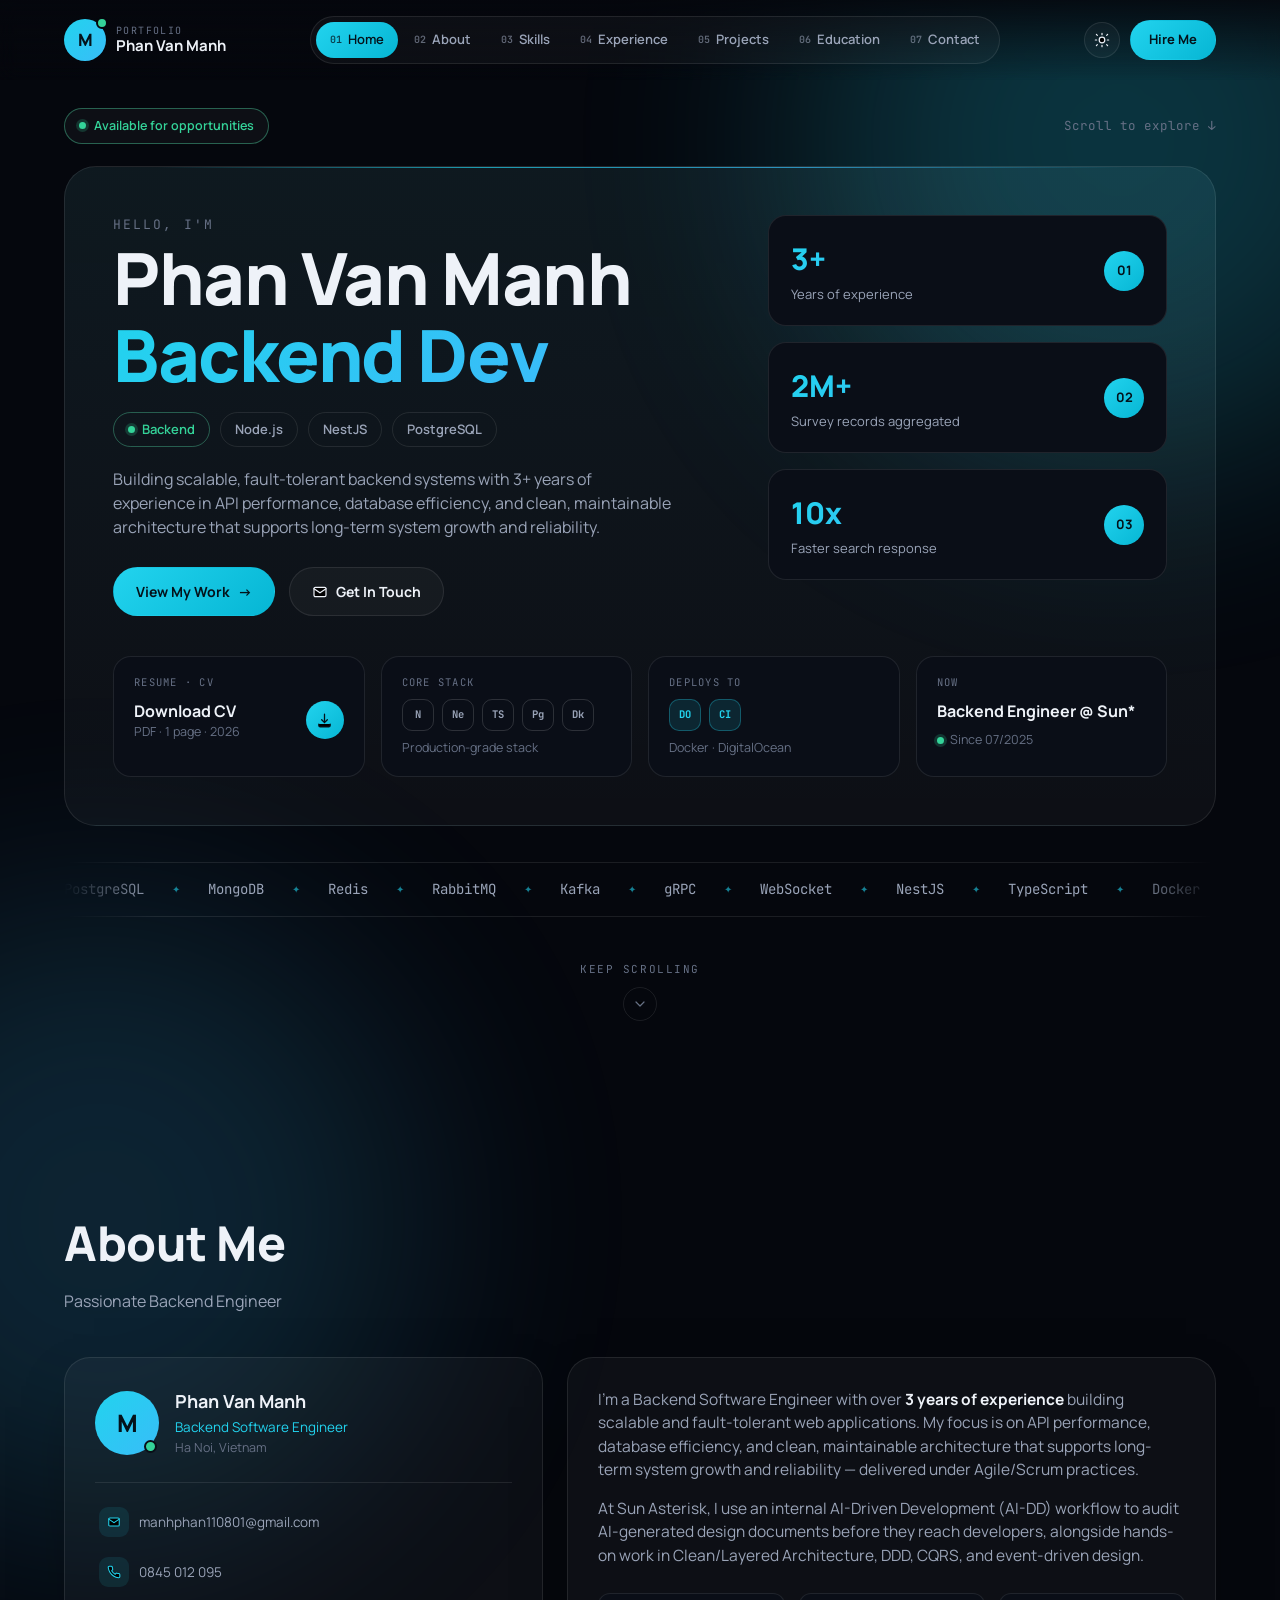
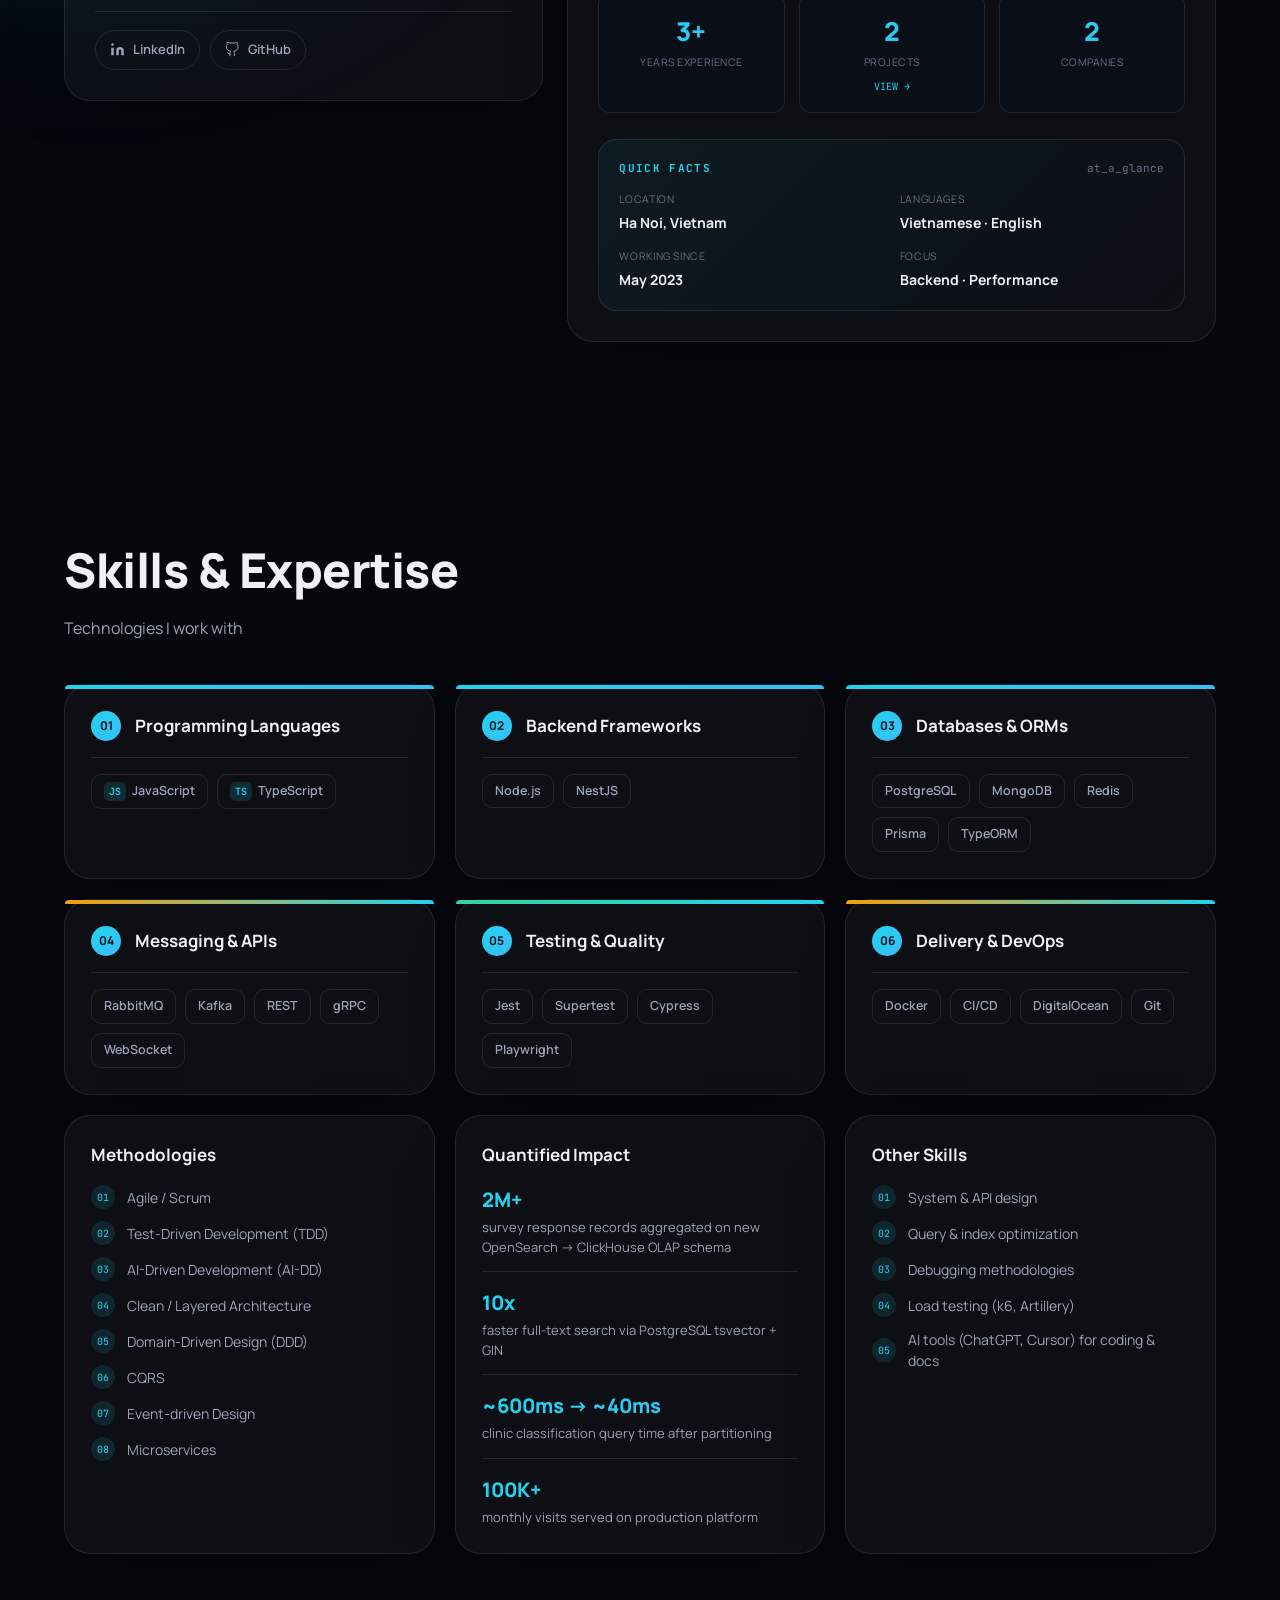
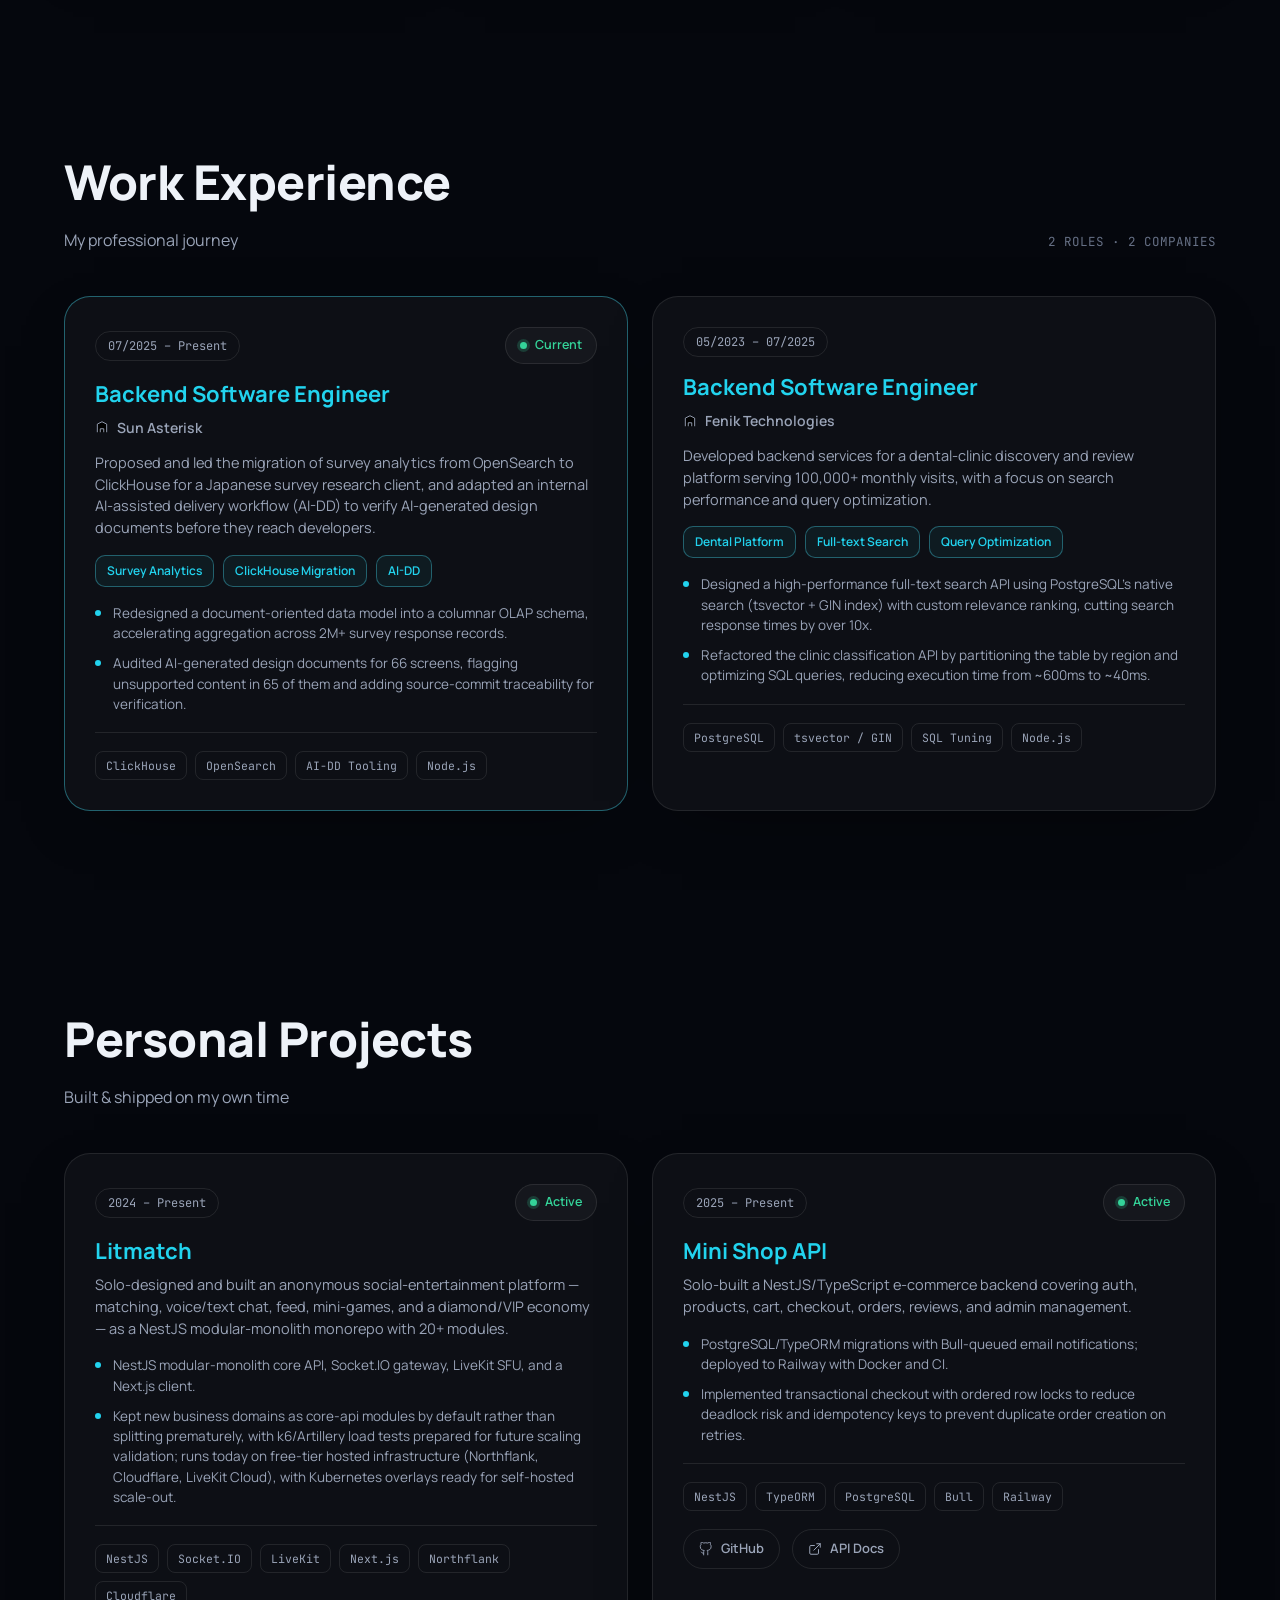
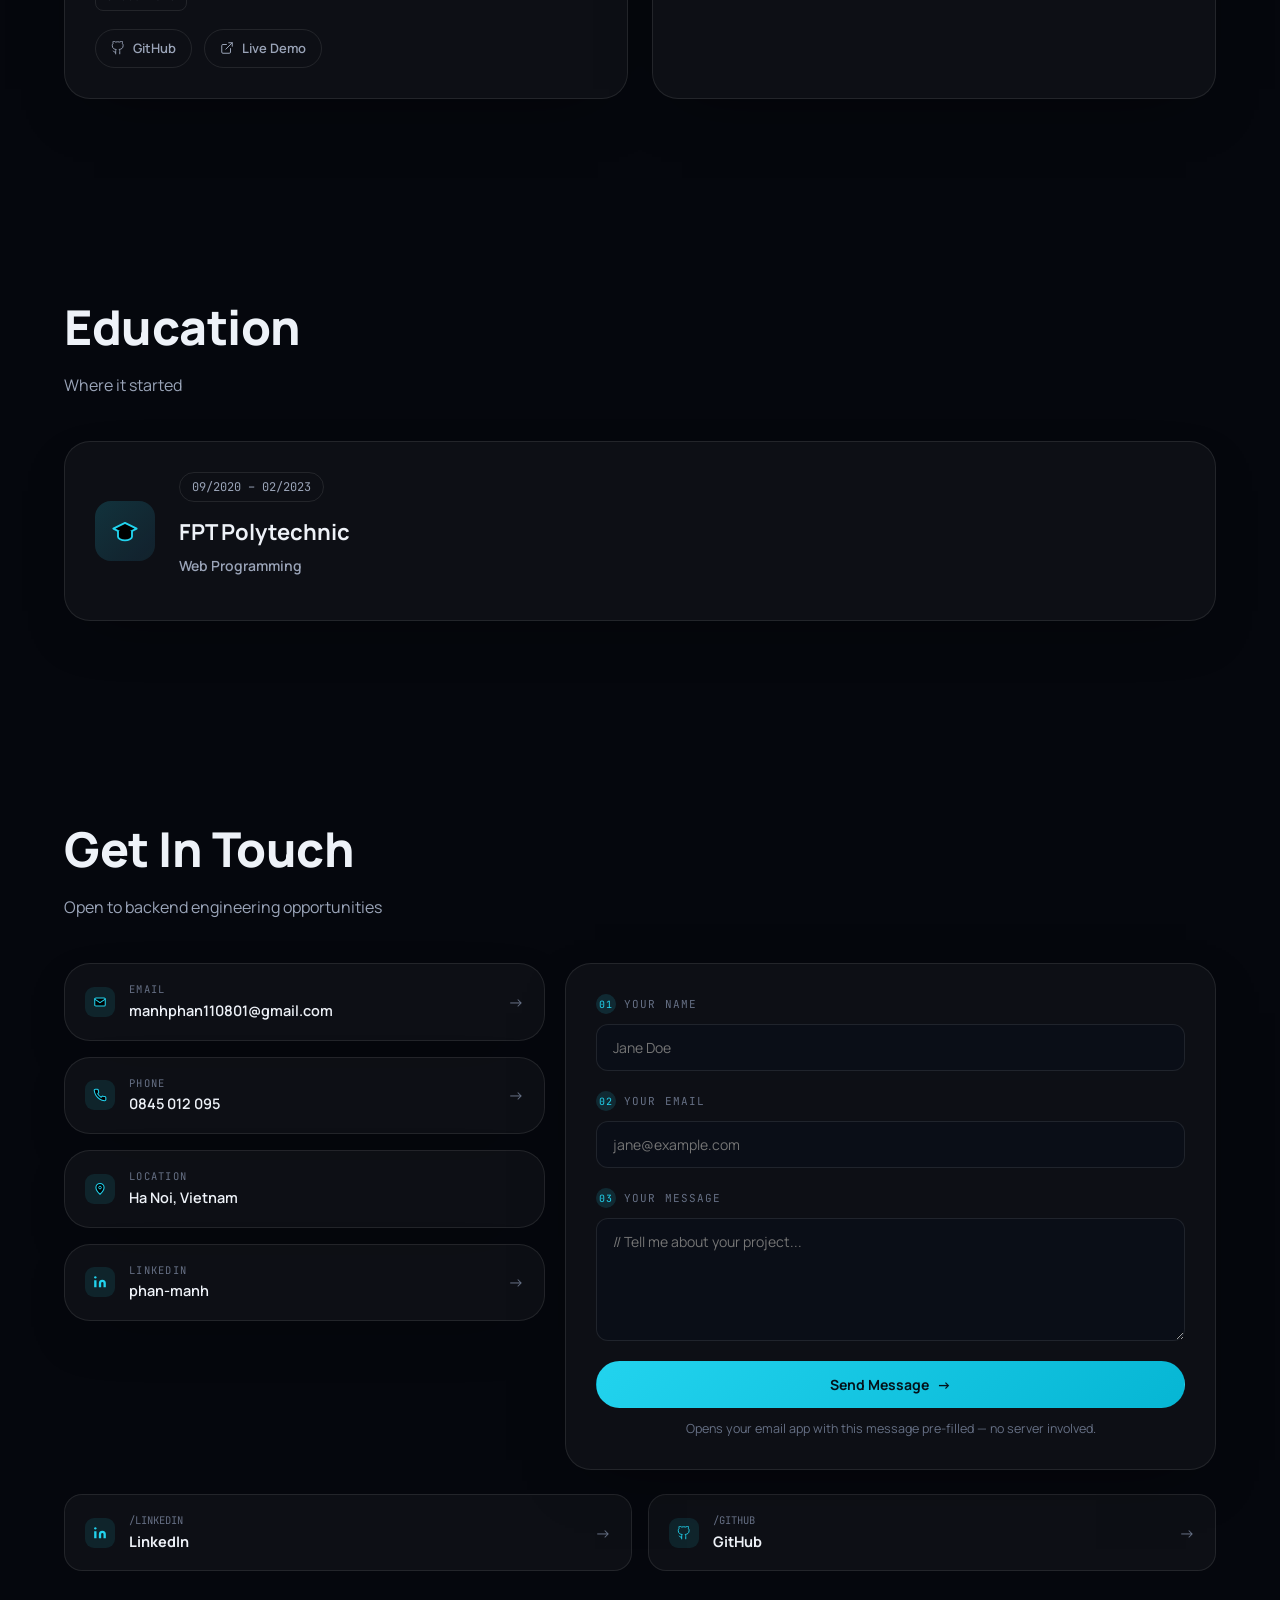
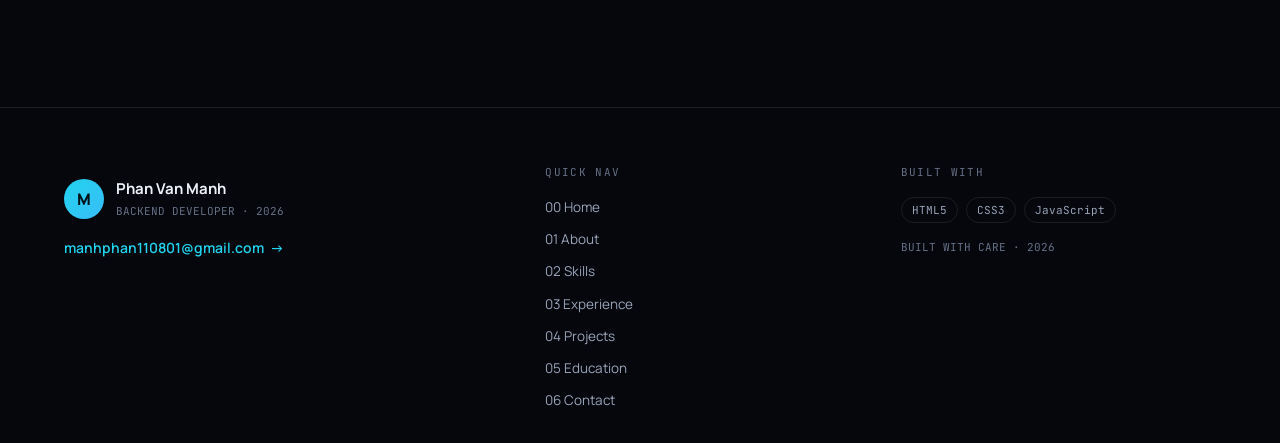
==== commit 4341a762: "Remove decorative terminal/file-path labels; sync content with current CV; fix sticky-header scroll " ====
--- a/index.html
+++ b/index.html
@@ -61,7 +61,6 @@
     <div class="hero-card">
       <div class="hero-grid">
         <div class="hero-copy">
-          <span class="path-tag">~/ portfolio/phan-van-manh</span>
           <p class="eyebrow">HELLO, I'M</p>
           <h1 class="hero-name">Phan Van Manh</h1>
           <h2 class="hero-role">Backend Dev</h2>
@@ -174,18 +173,11 @@
 
   <!-- ============ ABOUT ============ -->
   <section class="section container" id="about">
-    <div class="section-crumb">
-      <span class="crumb-dot"></span>01 &middot; ABOUT <span class="crumb-file">who_am_i.txt</span>
-    </div>
     <h2 class="section-title">About Me</h2>
     <p class="section-sub">Passionate Backend Engineer</p>
 
     <div class="about-grid">
       <div class="card profile-card">
-        <div class="card-tag-row">
-          <span class="file-tag">./profile.json</span>
-          <span class="version-badge">V1.0</span>
-        </div>
         <div class="profile-head">
           <span class="profile-avatar">M<i class="avatar-dot"></i></span>
           <div>
@@ -217,7 +209,6 @@
       </div>
 
       <div class="card bio-card">
-        <span class="file-tag file-tag-alt"><span class="crumb-dot small"></span>./bio.md</span>
         <p>
           I'm a Backend Software Engineer with over <strong>3 years of experience</strong> building
           scalable and fault-tolerant web applications. My focus is on API performance, database
@@ -271,9 +262,8 @@
       <article class="card skill-card">
         <div class="skill-top bar-cyan">
           <span class="skill-index">01</span>
-          <span class="item-count">2 ITEMS</span>
-        </div>
-        <h3>Programming Languages</h3>
+          <h3>Programming Languages</h3>
+        </div>
         <div class="tag-list">
           <span class="tag"><i class="tag-ico">JS</i>JavaScript</span>
           <span class="tag"><i class="tag-ico">TS</i>TypeScript</span>
@@ -283,9 +273,8 @@
       <article class="card skill-card">
         <div class="skill-top bar-cyan">
           <span class="skill-index">02</span>
-          <span class="item-count">2 ITEMS</span>
-        </div>
-        <h3>Backend Frameworks</h3>
+          <h3>Backend Frameworks</h3>
+        </div>
         <div class="tag-list">
           <span class="tag">Node.js</span>
           <span class="tag">NestJS</span>
@@ -295,9 +284,8 @@
       <article class="card skill-card">
         <div class="skill-top bar-cyan">
           <span class="skill-index">03</span>
-          <span class="item-count">5 ITEMS</span>
-        </div>
-        <h3>Databases &amp; ORMs</h3>
+          <h3>Databases &amp; ORMs</h3>
+        </div>
         <div class="tag-list">
           <span class="tag">PostgreSQL</span>
           <span class="tag">MongoDB</span>
@@ -310,9 +298,8 @@
       <article class="card skill-card">
         <div class="skill-top bar-warm">
           <span class="skill-index">04</span>
-          <span class="item-count">5 ITEMS</span>
-        </div>
-        <h3>Messaging &amp; APIs</h3>
+          <h3>Messaging &amp; APIs</h3>
+        </div>
         <div class="tag-list">
           <span class="tag">RabbitMQ</span>
           <span class="tag">Kafka</span>
@@ -325,9 +312,8 @@
       <article class="card skill-card">
         <div class="skill-top bar-teal">
           <span class="skill-index">05</span>
-          <span class="item-count">4 ITEMS</span>
-        </div>
-        <h3>Testing &amp; Quality</h3>
+          <h3>Testing &amp; Quality</h3>
+        </div>
         <div class="tag-list">
           <span class="tag">Jest</span>
           <span class="tag">Supertest</span>
@@ -339,9 +325,8 @@
       <article class="card skill-card">
         <div class="skill-top bar-warm">
           <span class="skill-index">06</span>
-          <span class="item-count">4 ITEMS</span>
-        </div>
-        <h3>Delivery &amp; DevOps</h3>
+          <h3>Delivery &amp; DevOps</h3>
+        </div>
         <div class="tag-list">
           <span class="tag">Docker</span>
           <span class="tag">CI/CD</span>
@@ -353,7 +338,6 @@
 
     <div class="skills-grid skills-grid-row2">
       <div class="card soft-card">
-        <span class="file-tag file-tag-badge">./methodologies.md <span class="chip chip-human">PRACTICE</span></span>
         <h3>Methodologies</h3>
         <ul class="check-list">
           <li><i>01</i>Agile / Scrum</li>
@@ -368,7 +352,6 @@
       </div>
 
       <div class="card highlight-card">
-        <span class="file-tag file-tag-badge">./highlights.md <span class="chip chip-global">IMPACT</span></span>
         <h3>Quantified Impact</h3>
         <div class="highlight-list">
           <div class="highlight-row">
@@ -391,7 +374,6 @@
       </div>
 
       <div class="card other-card">
-        <span class="file-tag file-tag-badge">./other.txt <span class="chip chip-bonus">BONUS</span></span>
         <h3>Other Skills</h3>
         <ul class="check-list">
           <li><i>01</i>System &amp; API design</li>
@@ -406,9 +388,6 @@
 
   <!-- ============ EXPERIENCE ============ -->
   <section class="section container" id="experience">
-    <div class="section-crumb">
-      <span class="crumb-dot"></span>03 &middot; EXPERIENCE <span class="crumb-file">career.log</span>
-    </div>
     <div class="section-head-row">
       <div>
         <h2 class="section-title">Work Experience</h2>
@@ -472,9 +451,6 @@
 
   <!-- ============ PROJECTS ============ -->
   <section class="section container" id="projects">
-    <div class="section-crumb">
-      <span class="crumb-dot"></span>04 &middot; PROJECTS <span class="crumb-file">personal_work/</span>
-    </div>
     <h2 class="section-title">Personal Projects</h2>
     <p class="section-sub">Built &amp; shipped on my own time</p>
 
@@ -542,9 +518,6 @@
 
   <!-- ============ EDUCATION ============ -->
   <section class="section container" id="education">
-    <div class="section-crumb">
-      <span class="crumb-dot"></span>05 &middot; EDUCATION <span class="crumb-file">academics.log</span>
-    </div>
     <h2 class="section-title">Education</h2>
     <p class="section-sub">Where it started</p>
 
@@ -564,9 +537,6 @@
 
   <!-- ============ CONTACT ============ -->
   <section class="section container" id="contact">
-    <div class="section-crumb">
-      <span class="crumb-dot"></span>06 &middot; CONTACT <span class="crumb-file">say_hello.sh</span>
-    </div>
     <h2 class="section-title">Get In Touch</h2>
     <p class="section-sub">Open to backend engineering opportunities</p>
 
@@ -642,7 +612,6 @@
 <footer class="site-footer">
   <div class="container footer-grid">
     <div class="footer-brand">
-      <span class="file-tag">/end_of_file</span>
       <div class="footer-brand-row">
         <span class="brand-avatar footer-avatar">M</span>
         <div>
@@ -659,8 +628,9 @@
       <a href="#about">01 About</a>
       <a href="#skills">02 Skills</a>
       <a href="#experience">03 Experience</a>
-      <a href="#education">04 Education</a>
-      <a href="#contact">05 Contact</a>
+      <a href="#projects">04 Projects</a>
+      <a href="#education">05 Education</a>
+      <a href="#contact">06 Contact</a>
     </div>
 
     <div class="footer-col">
--- a/assets/css/styles.css
+++ b/assets/css/styles.css
@@ -319,17 +319,6 @@
   align-items: start;
 }
 
-.path-tag {
-  display: inline-block;
-  font-family: var(--font-mono);
-  font-size: 12.5px;
-  color: var(--cyan);
-  background: color-mix(in srgb, var(--cyan) 10%, transparent);
-  border: 1px solid color-mix(in srgb, var(--cyan) 25%, transparent);
-  padding: 7px 14px;
-  border-radius: 999px;
-  margin-bottom: 22px;
-}
 .eyebrow {
   font-family: var(--font-mono);
   letter-spacing: 0.16em;
@@ -499,22 +488,6 @@
 
 /* ---------- sections shared ---------- */
 .section { padding: 96px 24px; scroll-margin-top: 100px; }
-.section-crumb {
-  display: flex;
-  align-items: center;
-  gap: 10px;
-  font-family: var(--font-mono);
-  font-size: 12.5px;
-  color: var(--text-dimmer);
-  margin-bottom: 18px;
-}
-.crumb-dot {
-  width: 7px; height: 7px; border-radius: 50%;
-  background: var(--cyan);
-  box-shadow: 0 0 0 3px color-mix(in srgb, var(--cyan) 20%, transparent);
-}
-.crumb-dot.small { width: 6px; height: 6px; }
-.crumb-file { color: var(--text-dim); }
 .section-title {
   font-size: clamp(32px, 4vw, 48px);
   font-weight: 800;
@@ -544,24 +517,6 @@
   align-items: start;
 }
 .profile-card, .bio-card { padding: 30px; }
-.card-tag-row { display: flex; align-items: center; justify-content: space-between; margin-bottom: 22px; }
-.file-tag {
-  font-family: var(--font-mono);
-  font-size: 12.5px;
-  color: var(--text-dim);
-  display: flex;
-  align-items: center;
-  gap: 8px;
-}
-.file-tag-alt { color: var(--cyan); margin-bottom: 18px; }
-.version-badge {
-  font-family: var(--font-mono);
-  font-size: 11px;
-  color: var(--green);
-  border: 1px solid color-mix(in srgb, var(--green) 30%, transparent);
-  padding: 3px 9px;
-  border-radius: 999px;
-}
 .profile-head { display: flex; align-items: center; gap: 16px; margin-bottom: 24px; }
 .profile-avatar {
   position: relative;
@@ -695,7 +650,7 @@
 }
 .skills-grid-row2 { margin-top: 20px; }
 .skill-card { padding: 26px; }
-.skill-top { display: flex; align-items: center; justify-content: space-between; margin-bottom: 16px; padding-bottom: 16px; border-bottom: 1px solid var(--card-border); position: relative; }
+.skill-top { display: flex; align-items: center; gap: 14px; margin-bottom: 16px; padding-bottom: 16px; border-bottom: 1px solid var(--card-border); position: relative; }
 .skill-top::before {
   content: "";
   position: absolute;
@@ -716,8 +671,7 @@
   color: #04121a;
   background: linear-gradient(135deg, var(--cyan), var(--blue));
 }
-.item-count { font-family: var(--font-mono); font-size: 11px; color: var(--text-dimmer); }
-.skill-card h3 { font-size: 17px; margin: 0 0 16px; }
+.skill-top h3 { font-size: 17px; margin: 0; }
 .tag-list { display: flex; flex-wrap: wrap; gap: 9px; }
 .tag {
   display: inline-flex;
@@ -743,11 +697,6 @@
 .tag-list-sm .tag { font-size: 12px; padding: 6px 11px; }
 
 .soft-card, .highlight-card, .other-card { padding: 26px; }
-.file-tag-badge { display: flex; align-items: center; gap: 10px; margin-bottom: 18px; }
-.chip { font-family: var(--font-mono); font-size: 10px; padding: 3px 9px; border-radius: 999px; letter-spacing: 0.06em; }
-.chip-human { color: var(--amber); border: 1px solid color-mix(in srgb, var(--amber) 35%, transparent); }
-.chip-global { color: var(--blue); border: 1px solid color-mix(in srgb, var(--blue) 35%, transparent); }
-.chip-bonus { color: var(--green); border: 1px solid color-mix(in srgb, var(--green) 35%, transparent); }
 .soft-card h3, .highlight-card h3, .other-card h3 { font-size: 17px; margin: 0 0 18px; }
 .check-list { display: flex; flex-direction: column; gap: 12px; }
 .check-list li { display: flex; align-items: center; gap: 12px; font-size: 14px; color: var(--text-dim); }
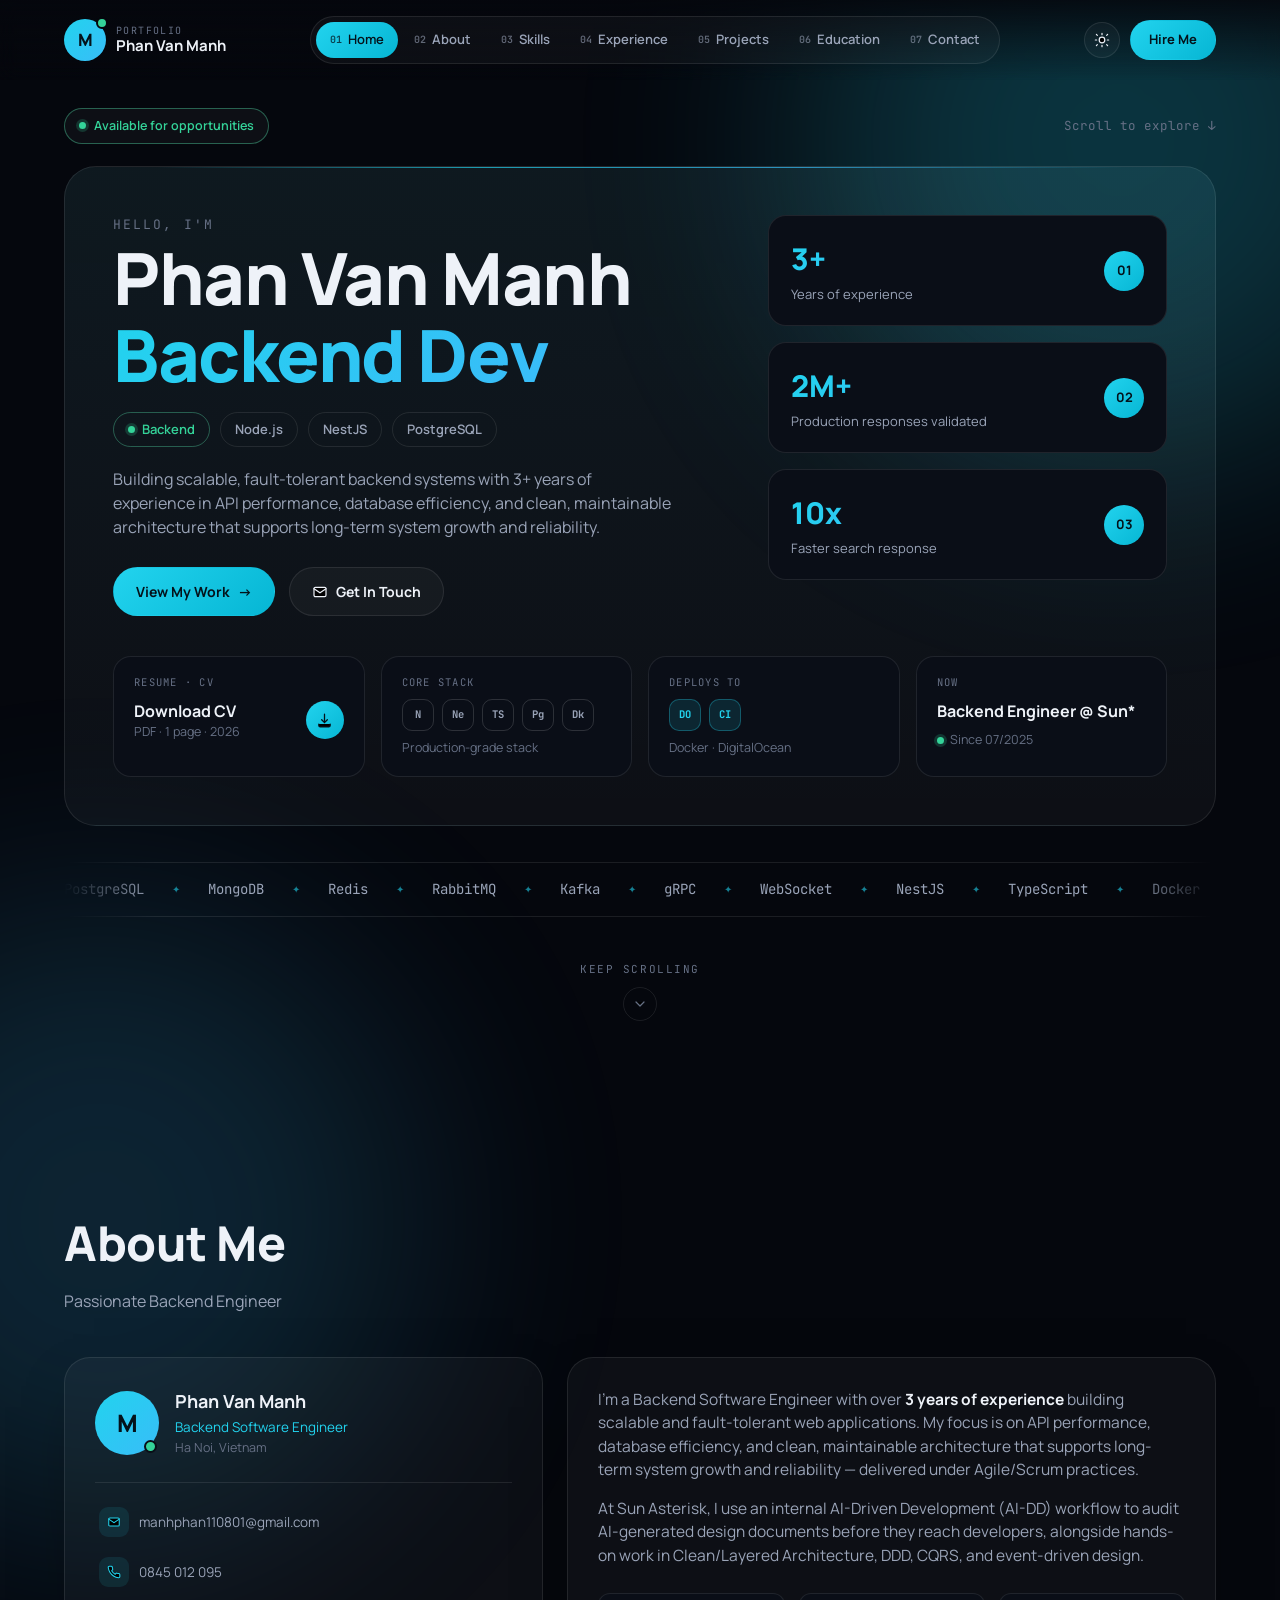
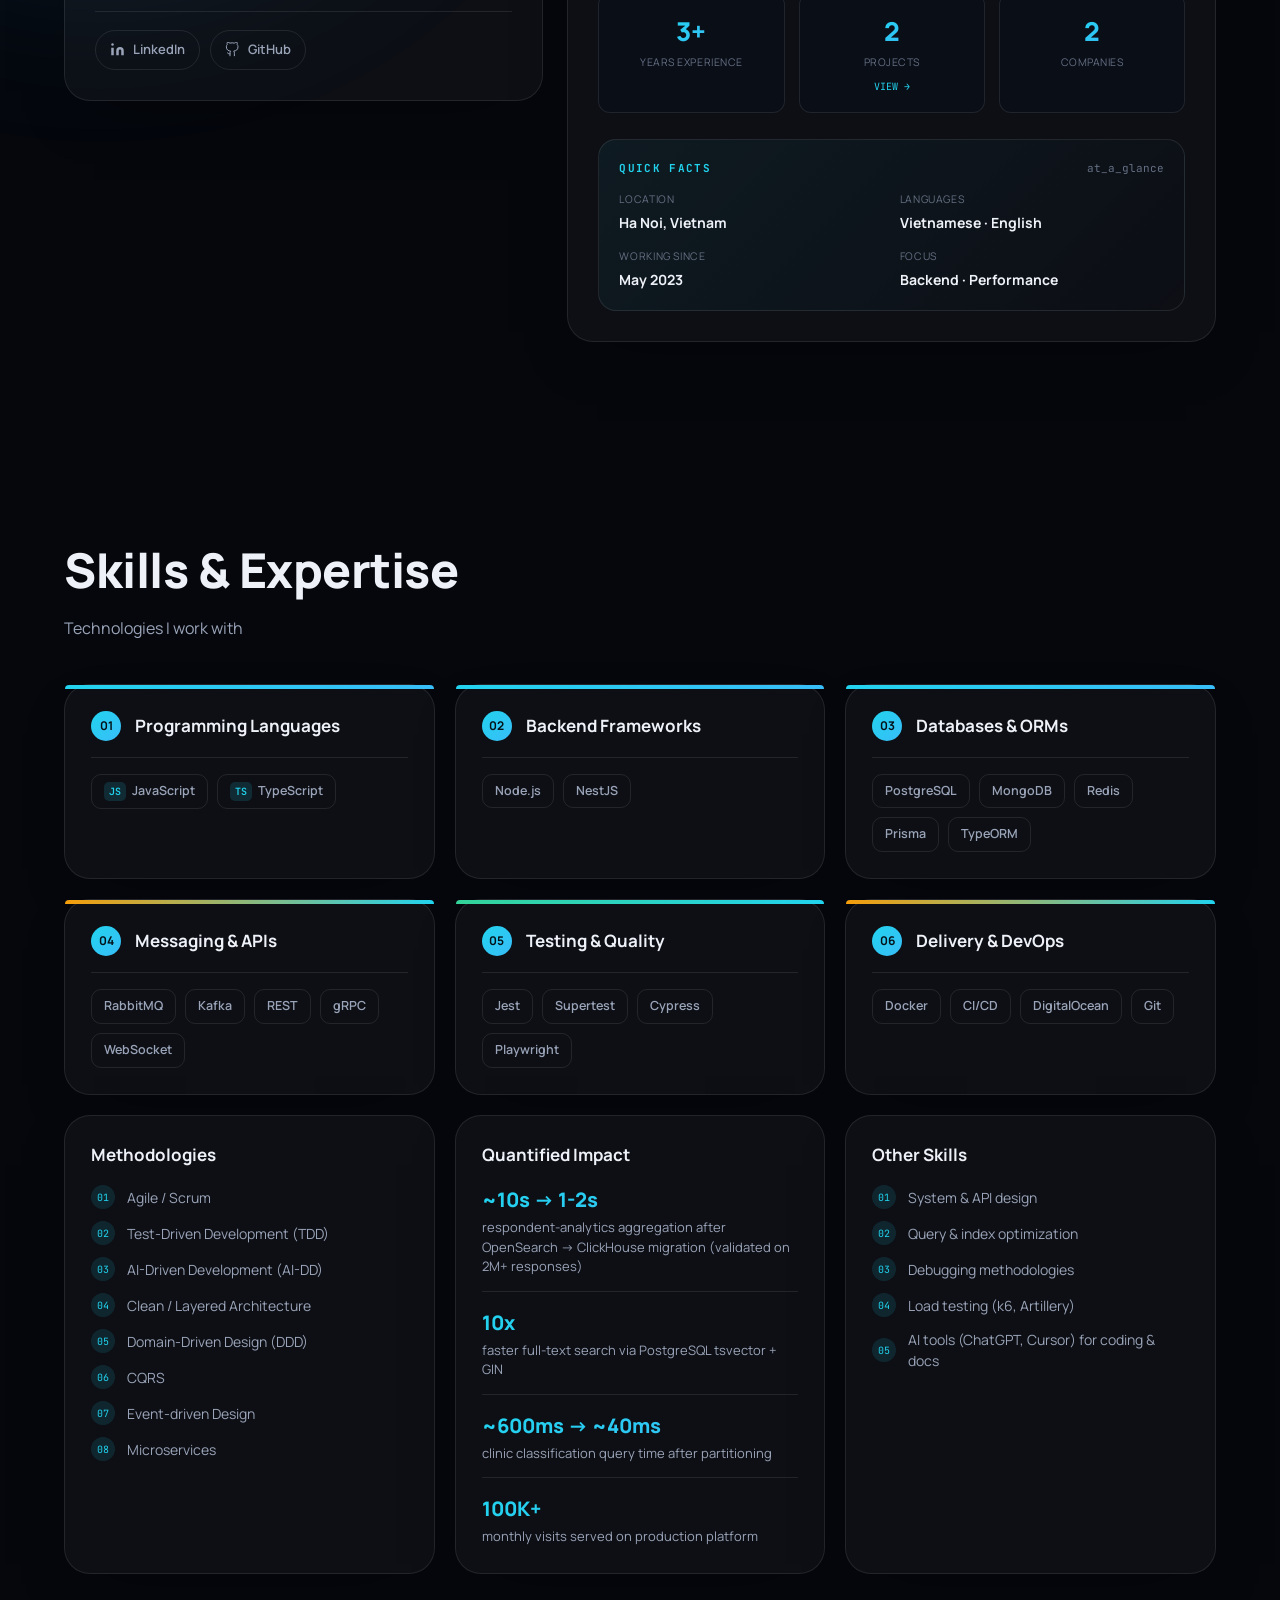
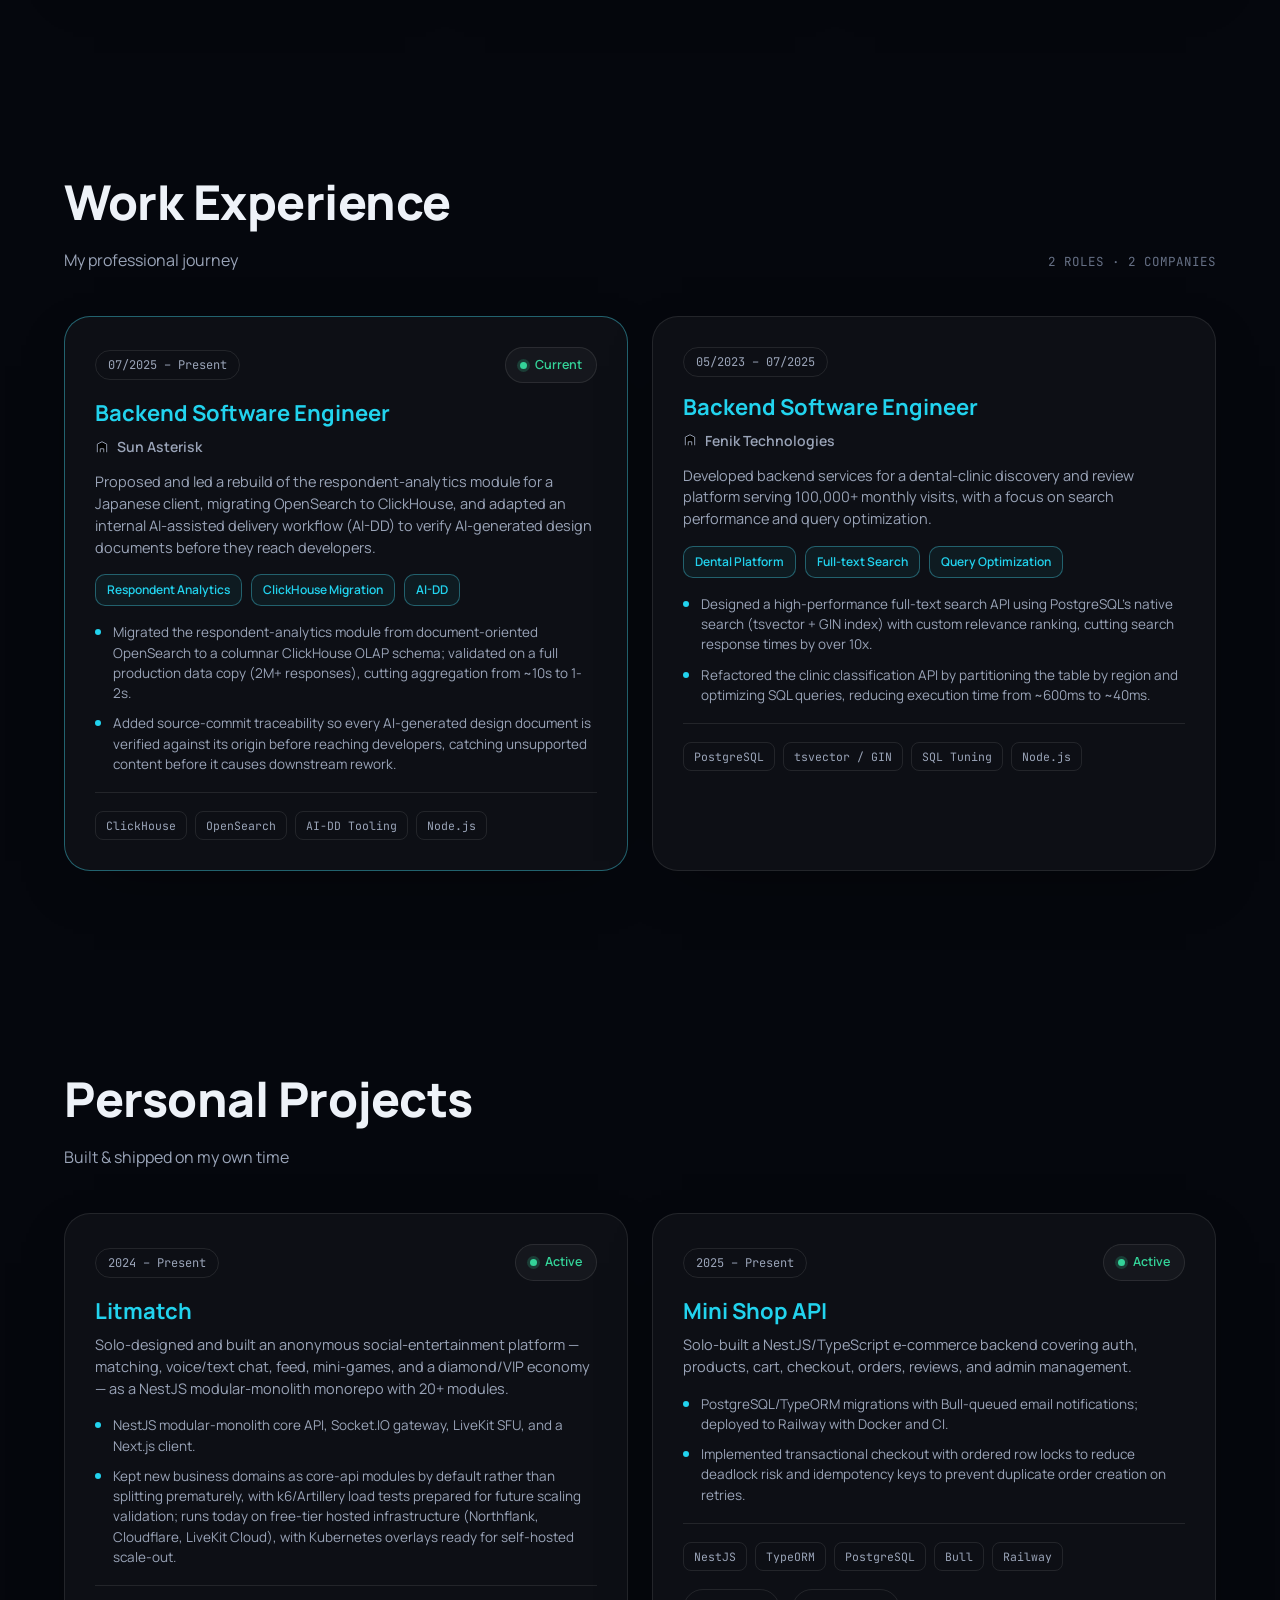
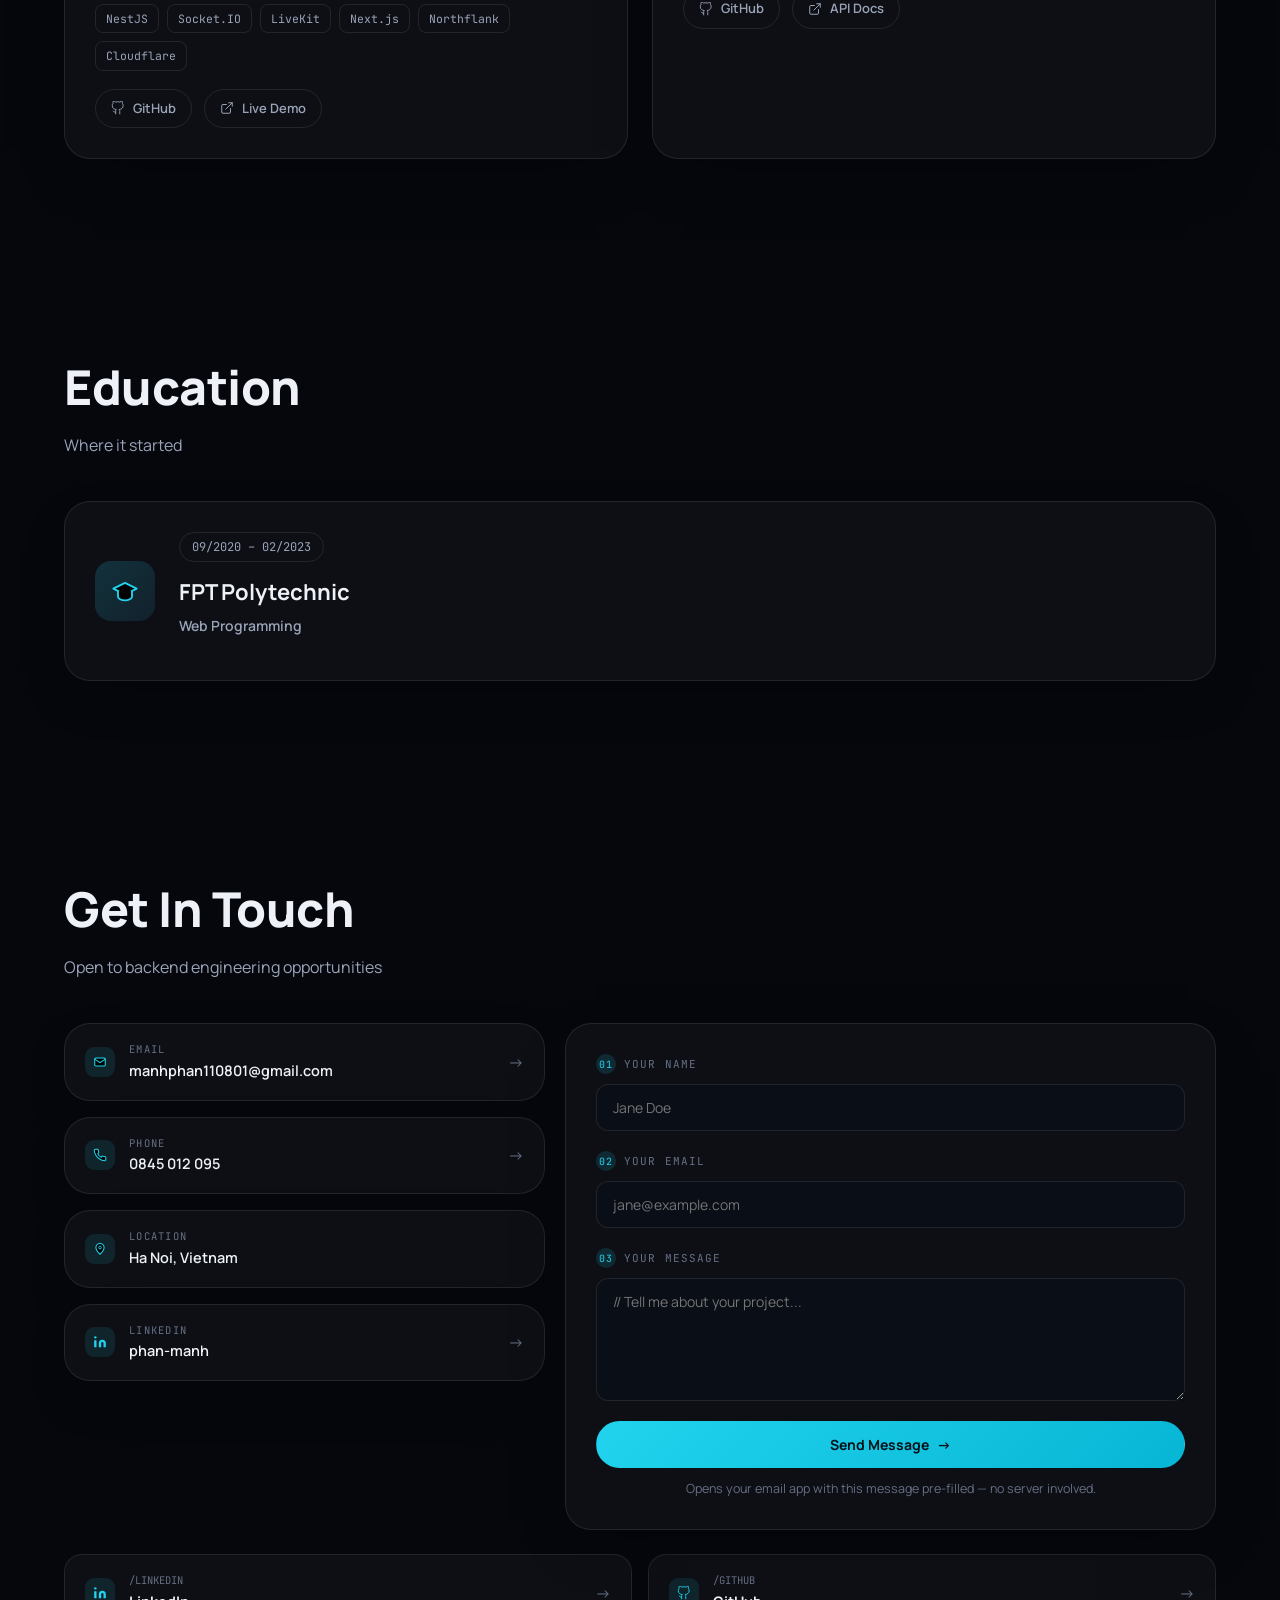
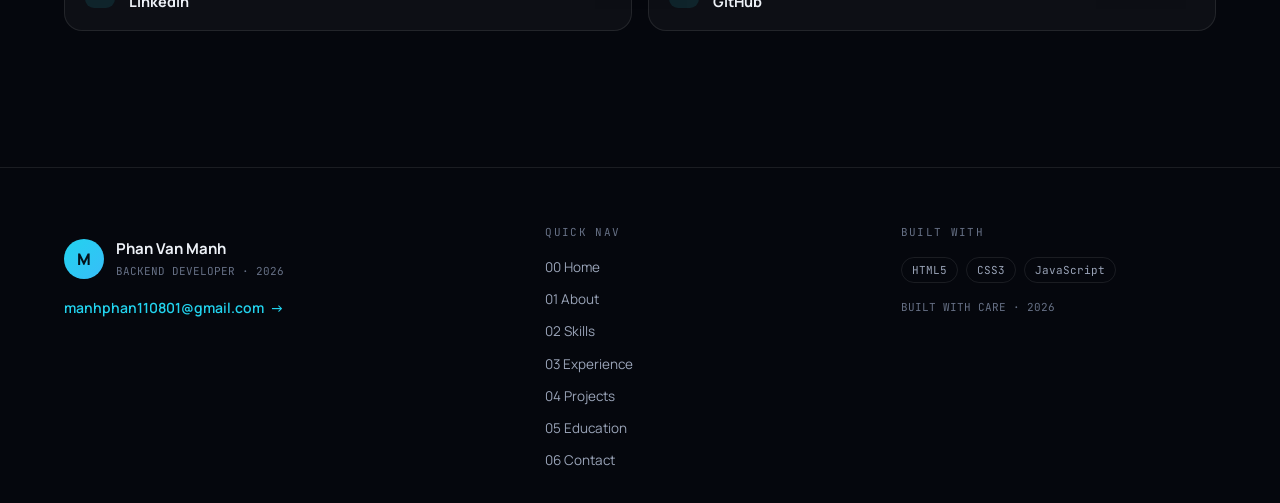
==== commit a9bb72fd: "Sync Sun Asterisk experience with latest CV revision - Reword respondent-analytics migration bullet " ====
--- a/index.html
+++ b/index.html
@@ -95,7 +95,7 @@
           <div class="stat-card">
             <div class="stat-body">
               <strong class="stat-num">2M+</strong>
-              <span class="stat-label">Survey records aggregated</span>
+              <span class="stat-label">Production responses validated</span>
             </div>
             <span class="stat-index">02</span>
           </div>
@@ -355,8 +355,8 @@
         <h3>Quantified Impact</h3>
         <div class="highlight-list">
           <div class="highlight-row">
-            <strong>2M+</strong>
-            <span>survey response records aggregated on new OpenSearch &rarr; ClickHouse OLAP schema</span>
+            <strong>~10s &rarr; 1-2s</strong>
+            <span>respondent-analytics aggregation after OpenSearch &rarr; ClickHouse migration (validated on 2M+ responses)</span>
           </div>
           <div class="highlight-row">
             <strong>10x</strong>
@@ -405,18 +405,18 @@
         <h3 class="exp-role">Backend Software Engineer</h3>
         <span class="exp-company"><svg viewBox="0 0 24 24" class="row-ico-sm"><path d="M4 21V7l8-4 8 4v14M9 21v-6h6v6" stroke="currentColor" stroke-width="1.6" stroke-linejoin="round"/></svg>Sun Asterisk</span>
         <p class="exp-desc">
-          Proposed and led the migration of survey analytics from OpenSearch to ClickHouse for a
-          Japanese survey research client, and adapted an internal AI-assisted delivery workflow
+          Proposed and led a rebuild of the respondent-analytics module for a Japanese client,
+          migrating OpenSearch to ClickHouse, and adapted an internal AI-assisted delivery workflow
           (AI-DD) to verify AI-generated design documents before they reach developers.
         </p>
         <div class="tag-list tag-list-sm">
-          <span class="tag tag-accent">Survey Analytics</span>
+          <span class="tag tag-accent">Respondent Analytics</span>
           <span class="tag tag-accent">ClickHouse Migration</span>
           <span class="tag tag-accent">AI-DD</span>
         </div>
         <ul class="bullet-list">
-          <li>Redesigned a document-oriented data model into a columnar OLAP schema, accelerating aggregation across 2M+ survey response records.</li>
-          <li>Audited AI-generated design documents for 66 screens, flagging unsupported content in 65 of them and adding source-commit traceability for verification.</li>
+          <li>Migrated the respondent-analytics module from document-oriented OpenSearch to a columnar ClickHouse OLAP schema; validated on a full production data copy (2M+ responses), cutting aggregation from ~10s to 1-2s.</li>
+          <li>Added source-commit traceability so every AI-generated design document is verified against its origin before reaching developers, catching unsupported content before it causes downstream rework.</li>
         </ul>
         <div class="tech-tags">
           <span>ClickHouse</span><span>OpenSearch</span><span>AI-DD Tooling</span><span>Node.js</span>
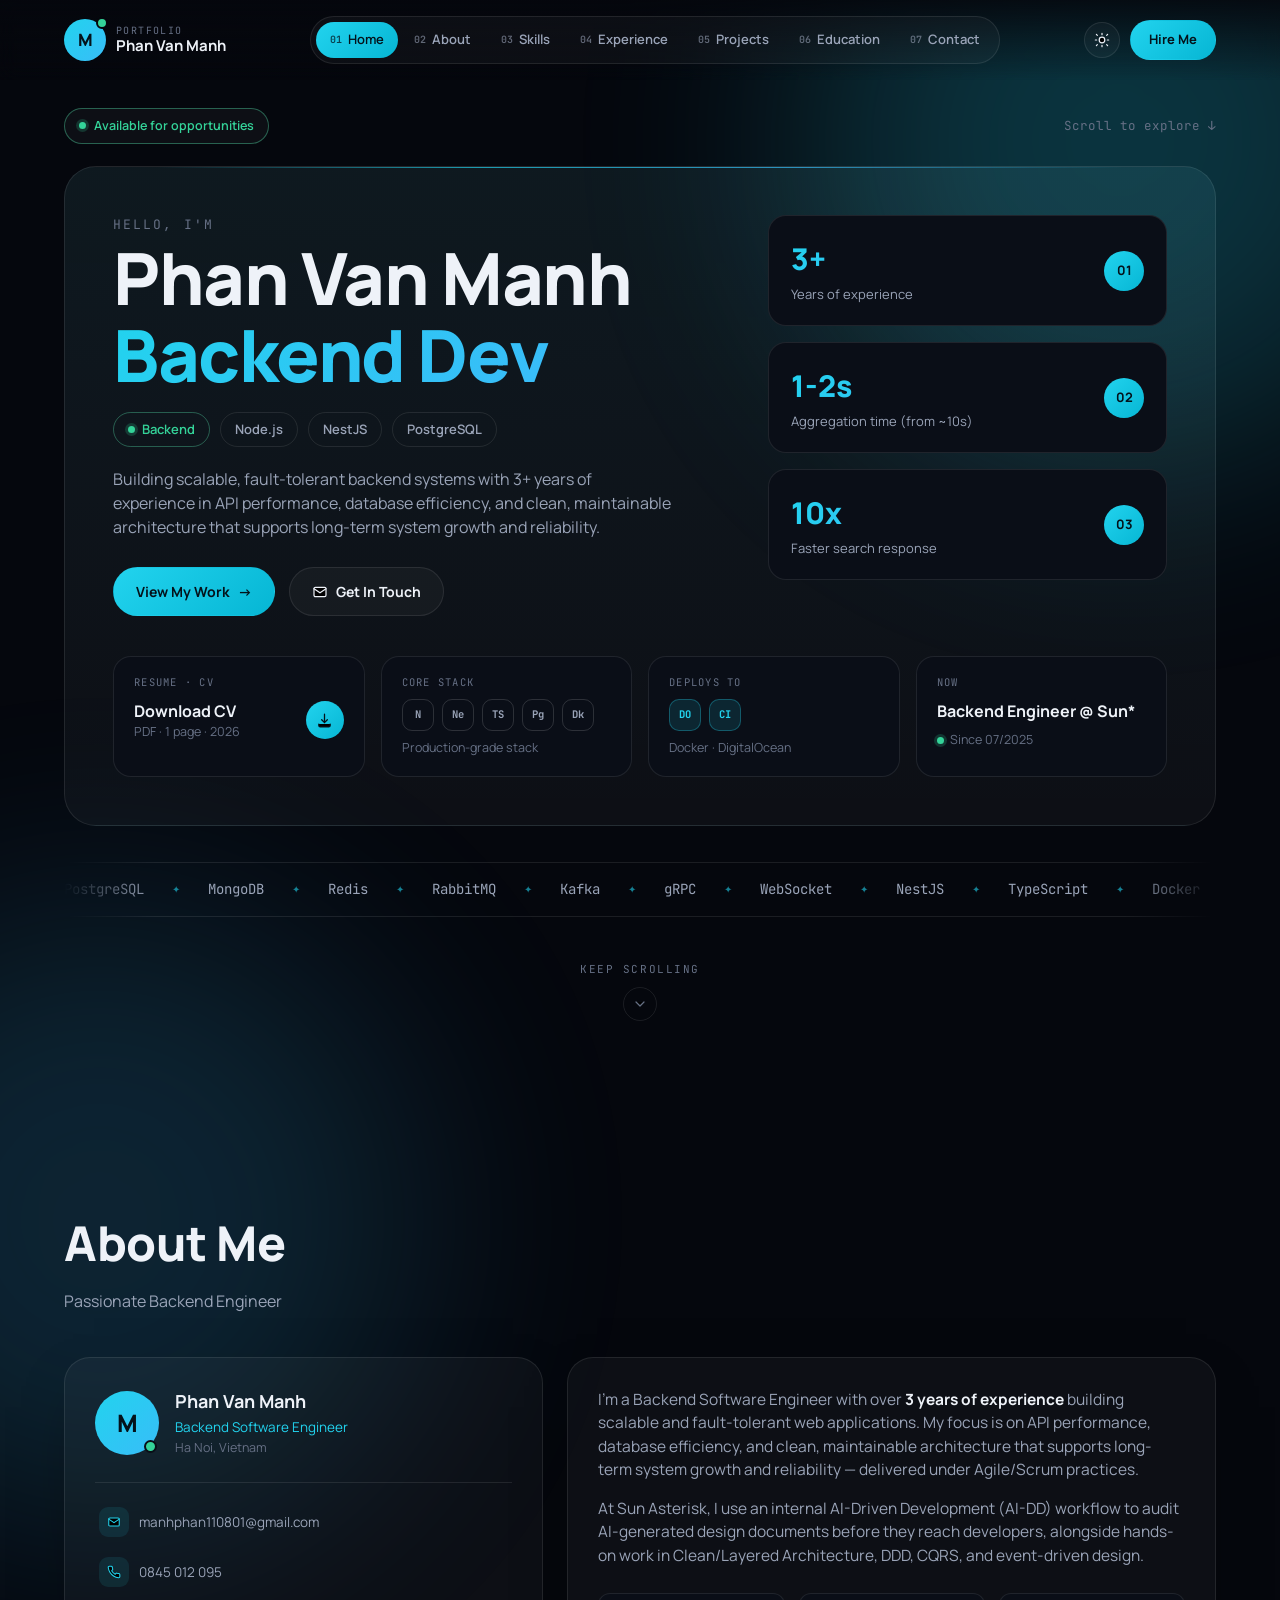
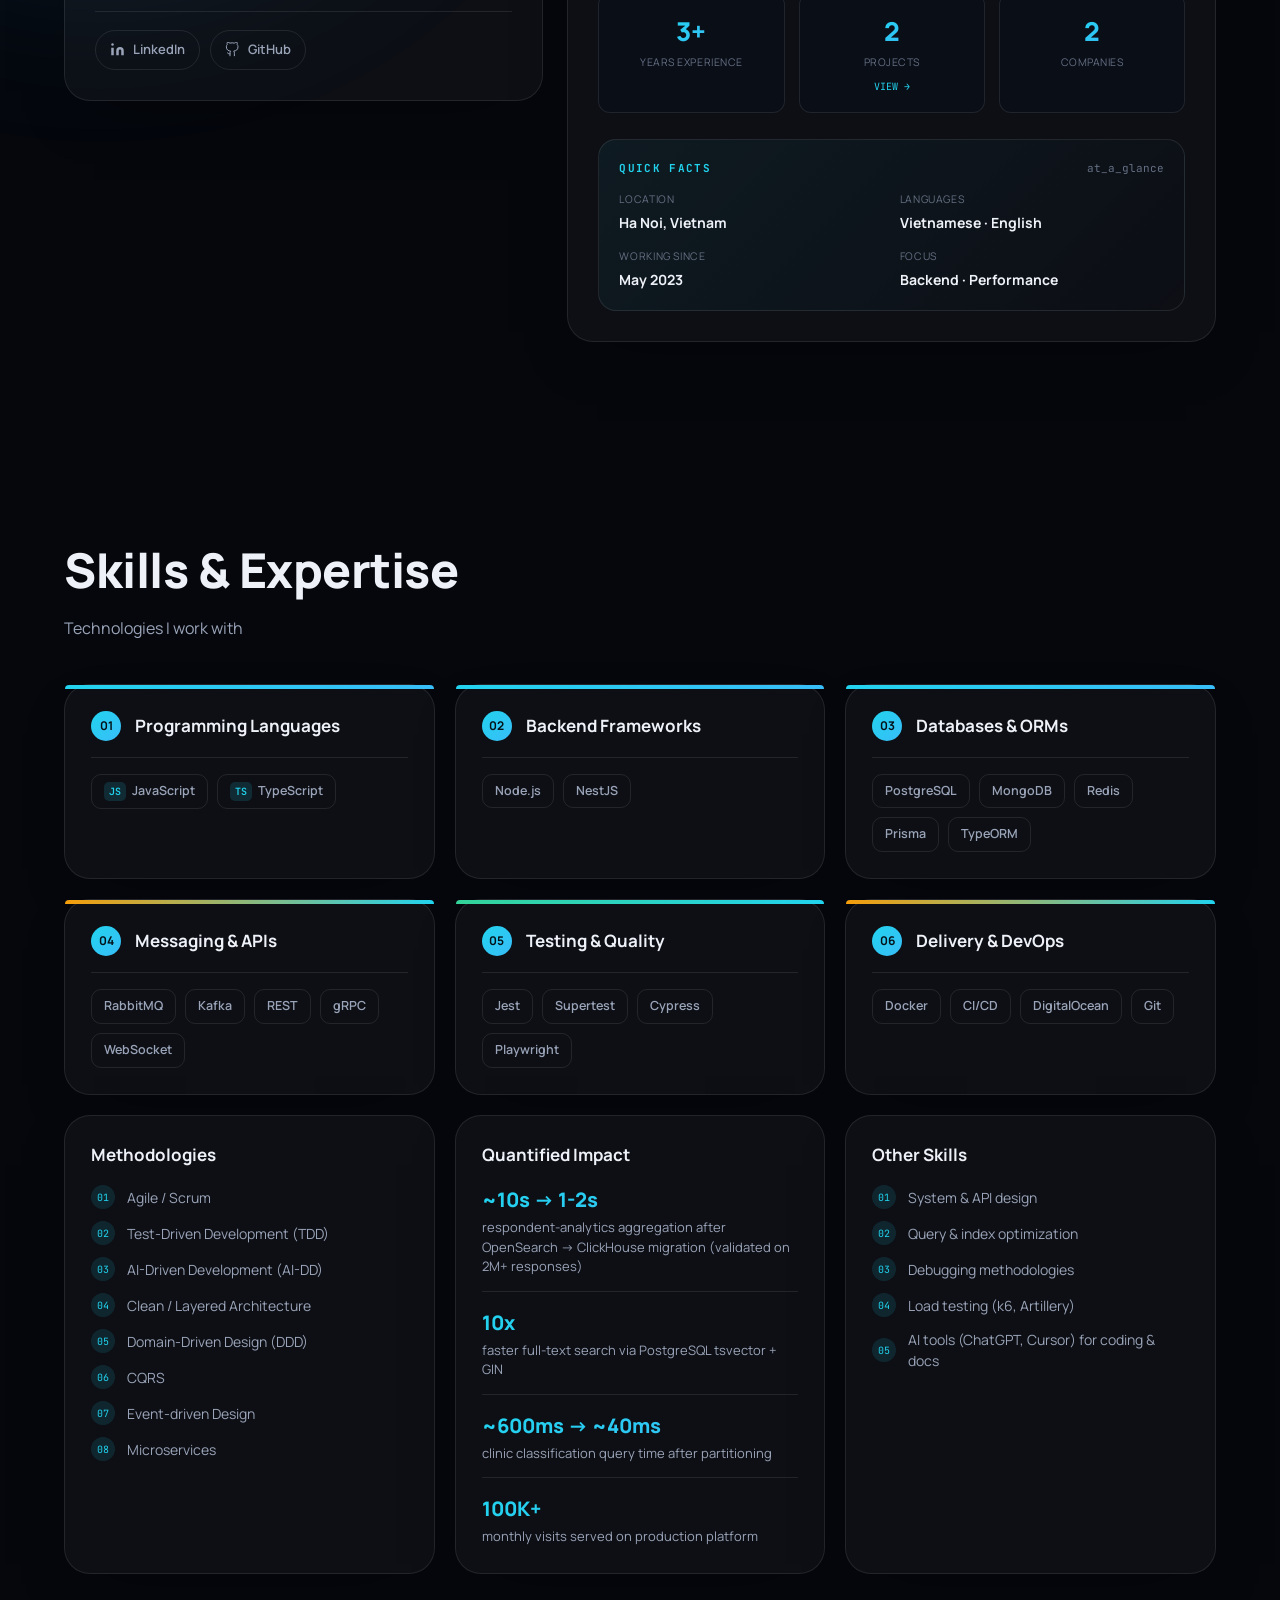
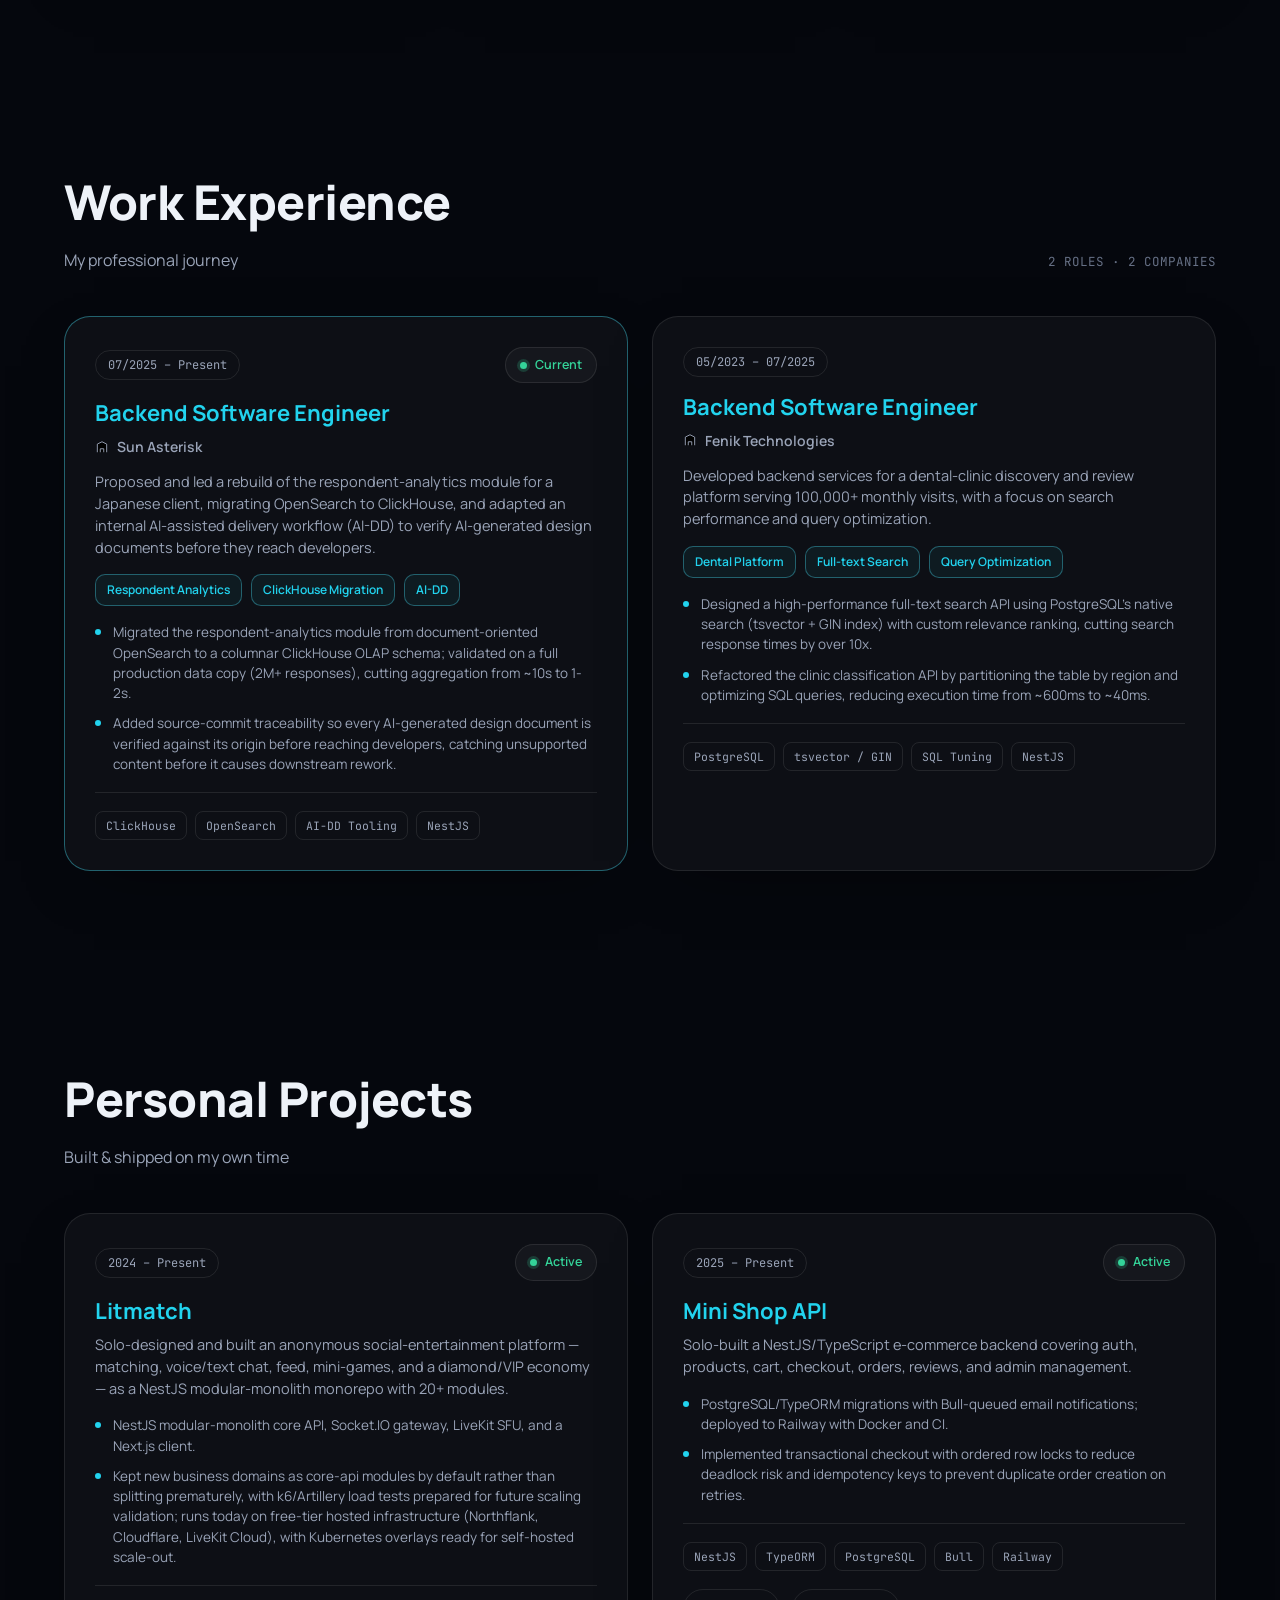
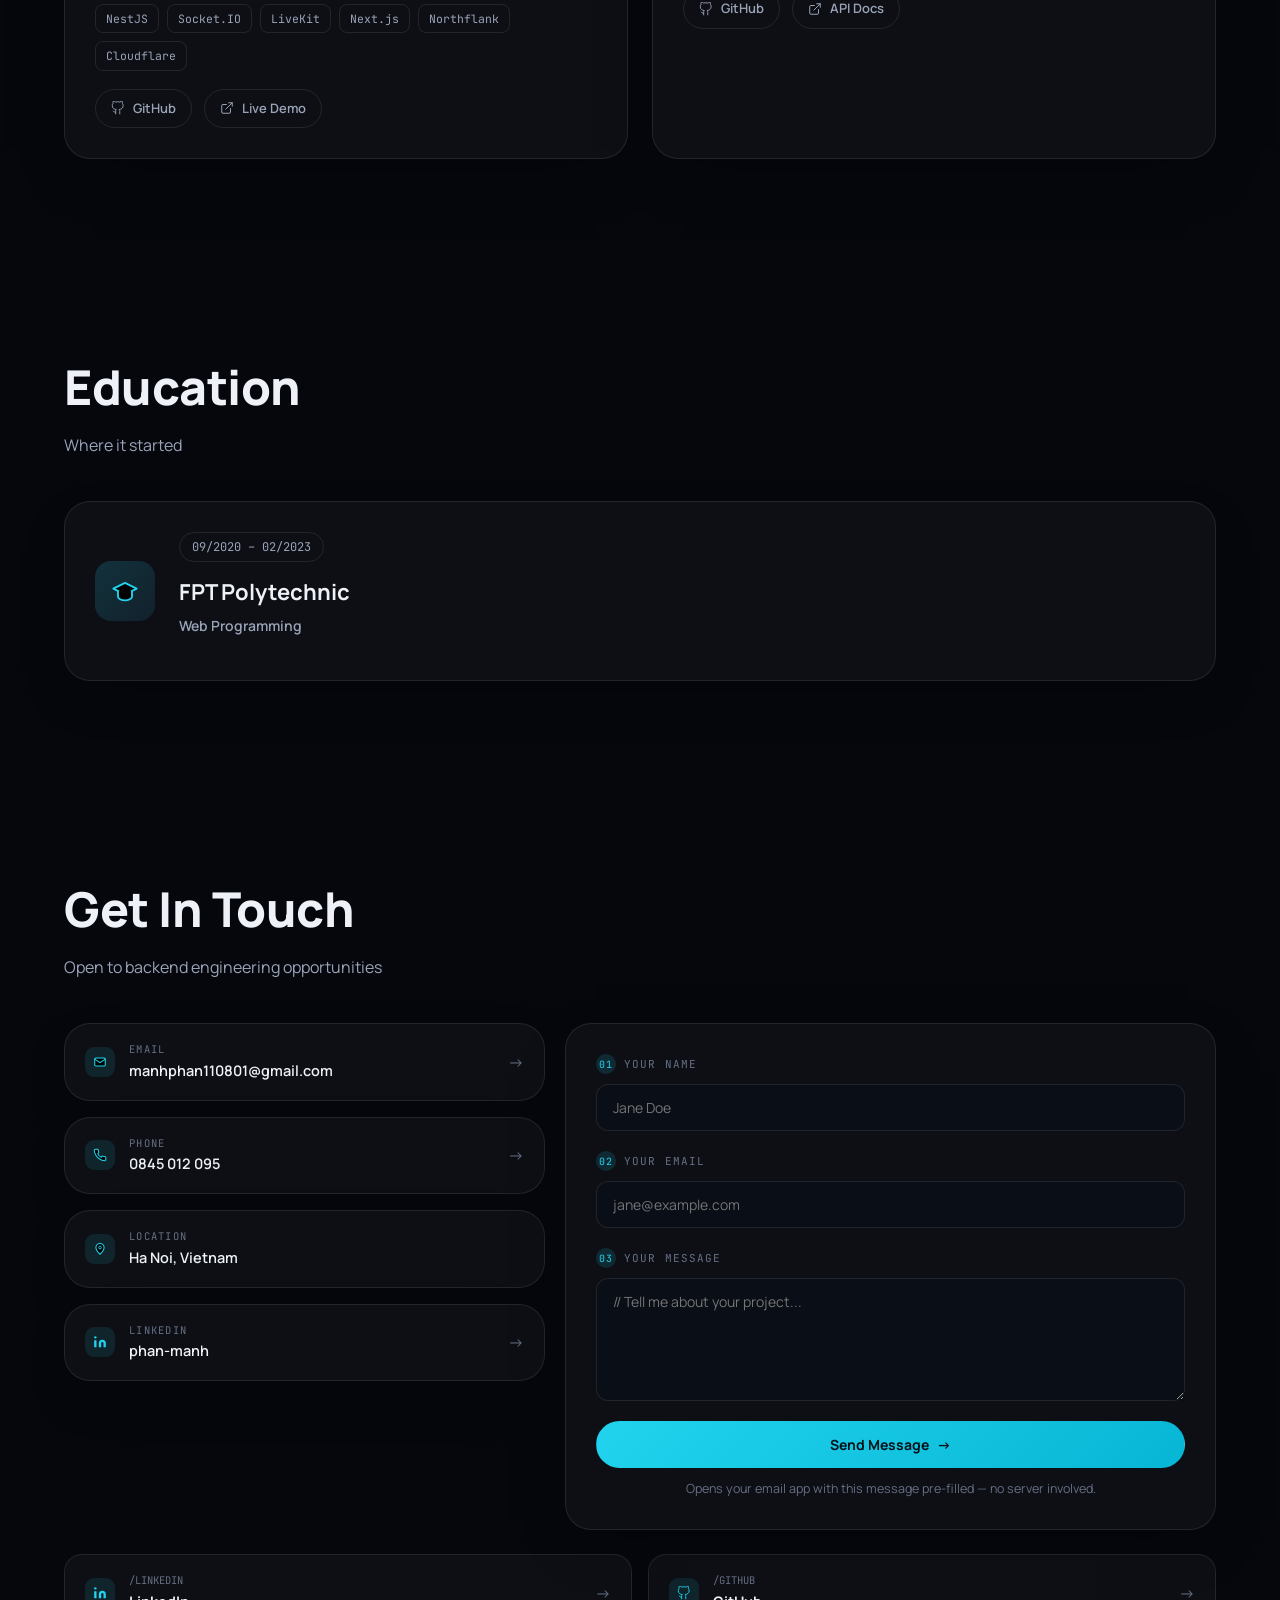
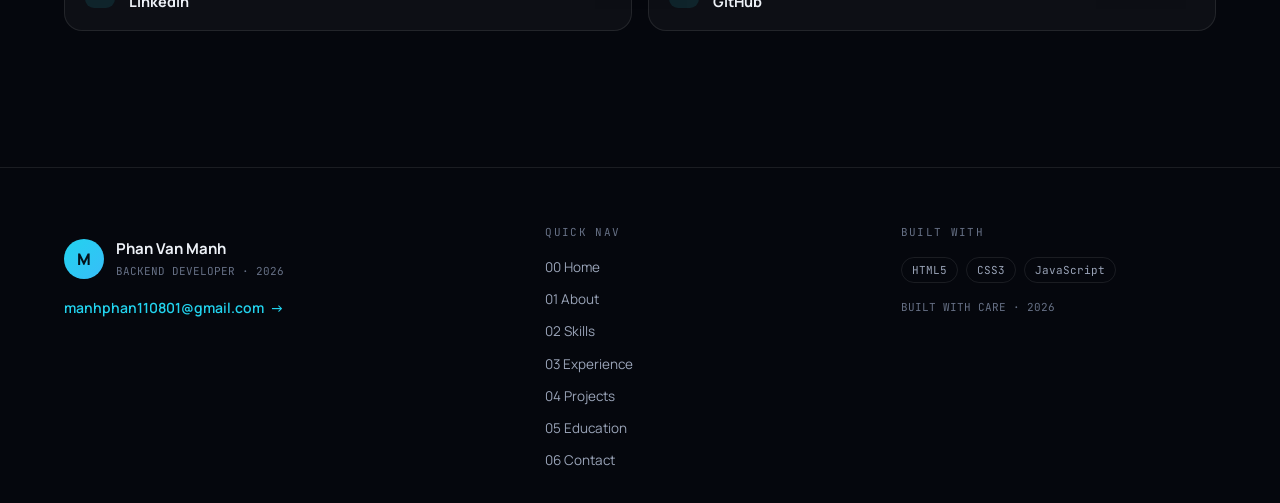
==== commit 5478b844: "Highlight aggregation speedup in hero stat, add NestJS to experience tech tags - Replace hero stat "" ====
--- a/index.html
+++ b/index.html
@@ -94,8 +94,8 @@
           </div>
           <div class="stat-card">
             <div class="stat-body">
-              <strong class="stat-num">2M+</strong>
-              <span class="stat-label">Production responses validated</span>
+              <strong class="stat-num">1-2s</strong>
+              <span class="stat-label">Aggregation time (from ~10s)</span>
             </div>
             <span class="stat-index">02</span>
           </div>
@@ -419,7 +419,7 @@
           <li>Added source-commit traceability so every AI-generated design document is verified against its origin before reaching developers, catching unsupported content before it causes downstream rework.</li>
         </ul>
         <div class="tech-tags">
-          <span>ClickHouse</span><span>OpenSearch</span><span>AI-DD Tooling</span><span>Node.js</span>
+          <span>ClickHouse</span><span>OpenSearch</span><span>AI-DD Tooling</span><span>NestJS</span>
         </div>
       </article>
 
@@ -443,7 +443,7 @@
           <li>Refactored the clinic classification API by partitioning the table by region and optimizing SQL queries, reducing execution time from ~600ms to ~40ms.</li>
         </ul>
         <div class="tech-tags">
-          <span>PostgreSQL</span><span>tsvector / GIN</span><span>SQL Tuning</span><span>Node.js</span>
+          <span>PostgreSQL</span><span>tsvector / GIN</span><span>SQL Tuning</span><span>NestJS</span>
         </div>
       </article>
     </div>
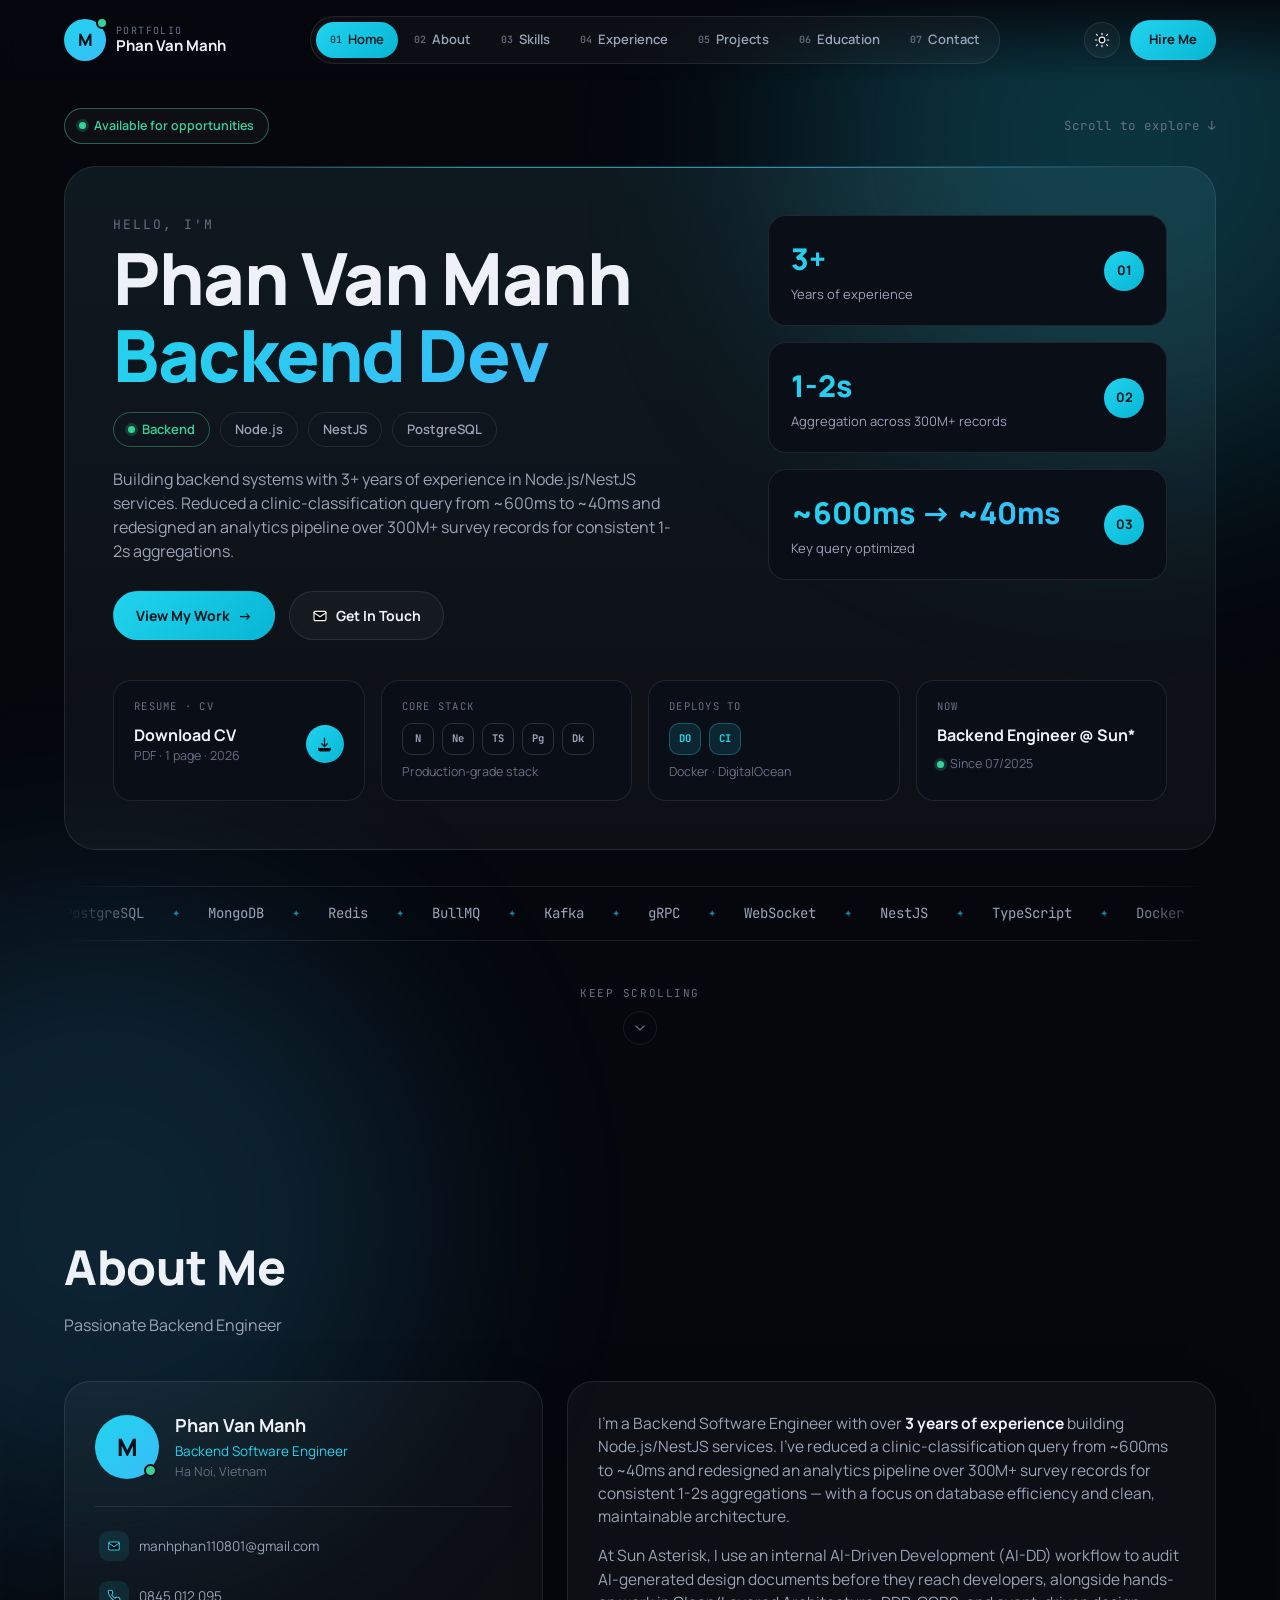
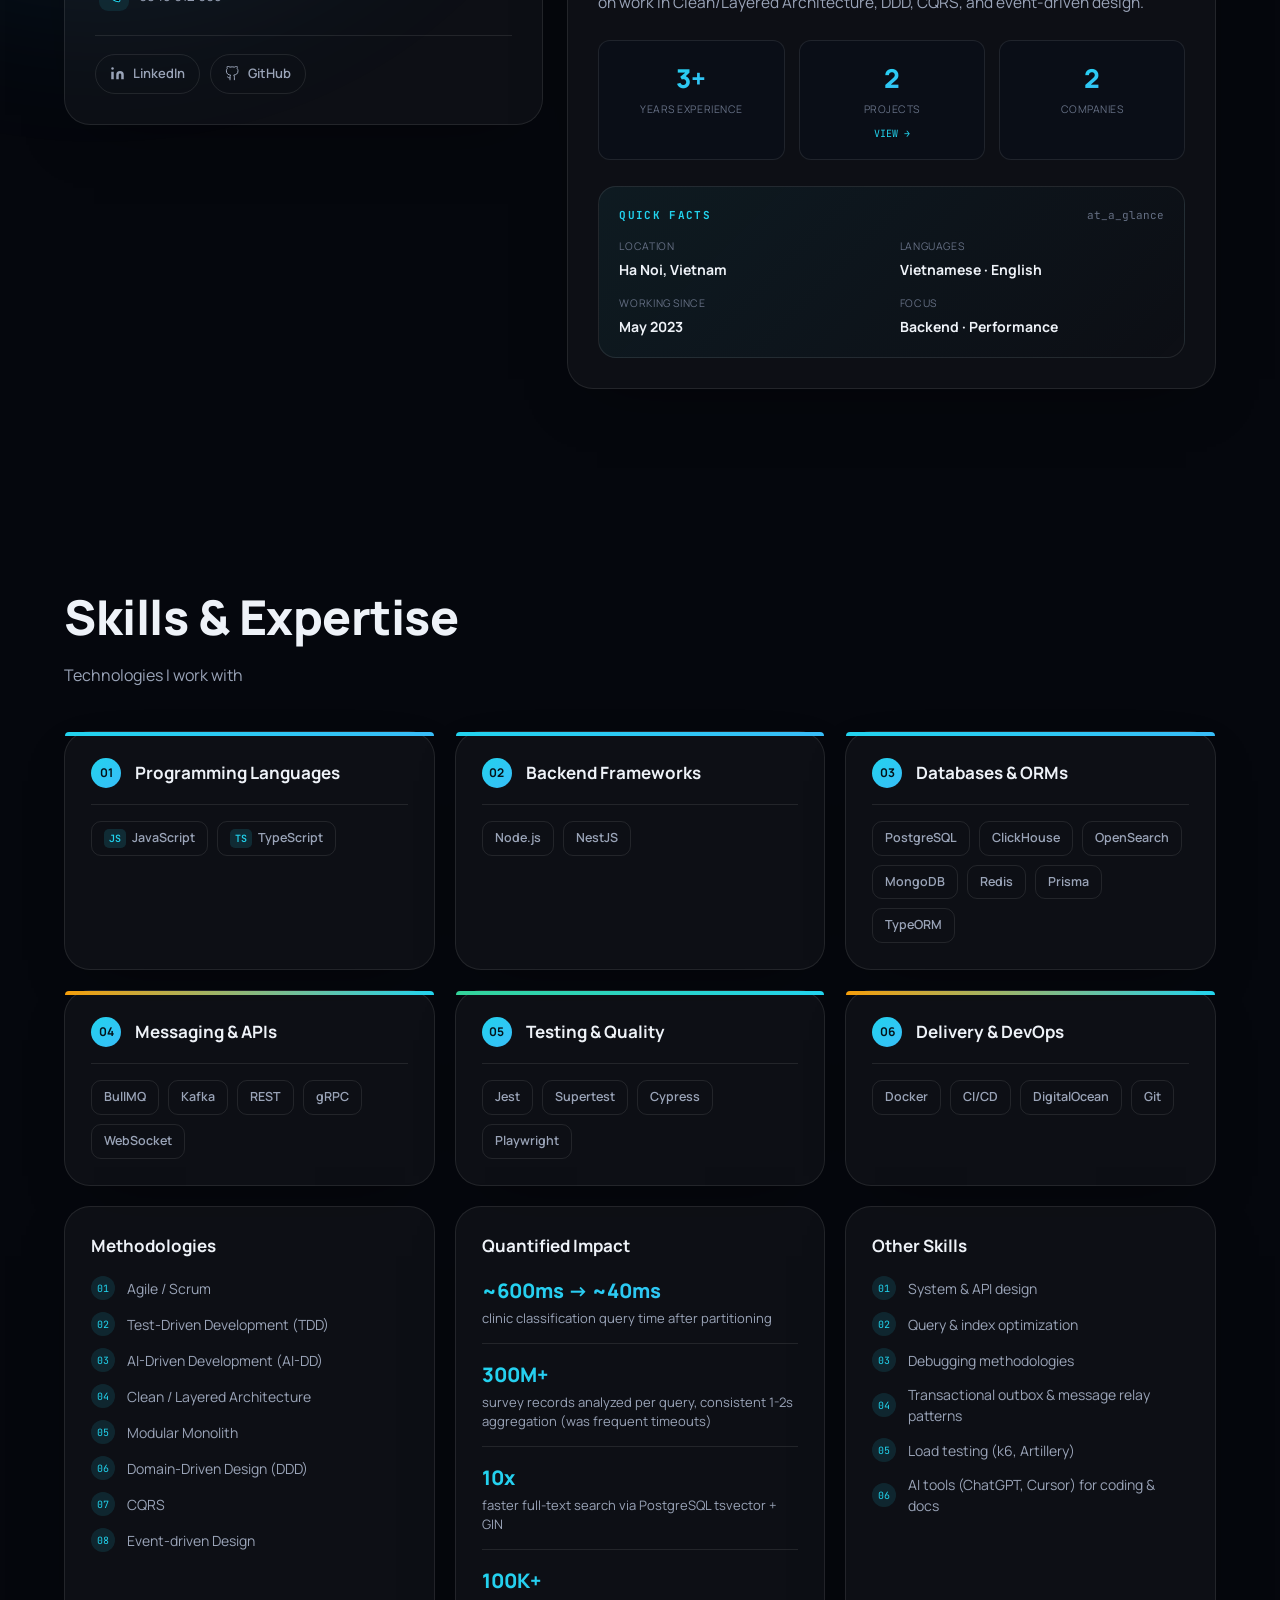
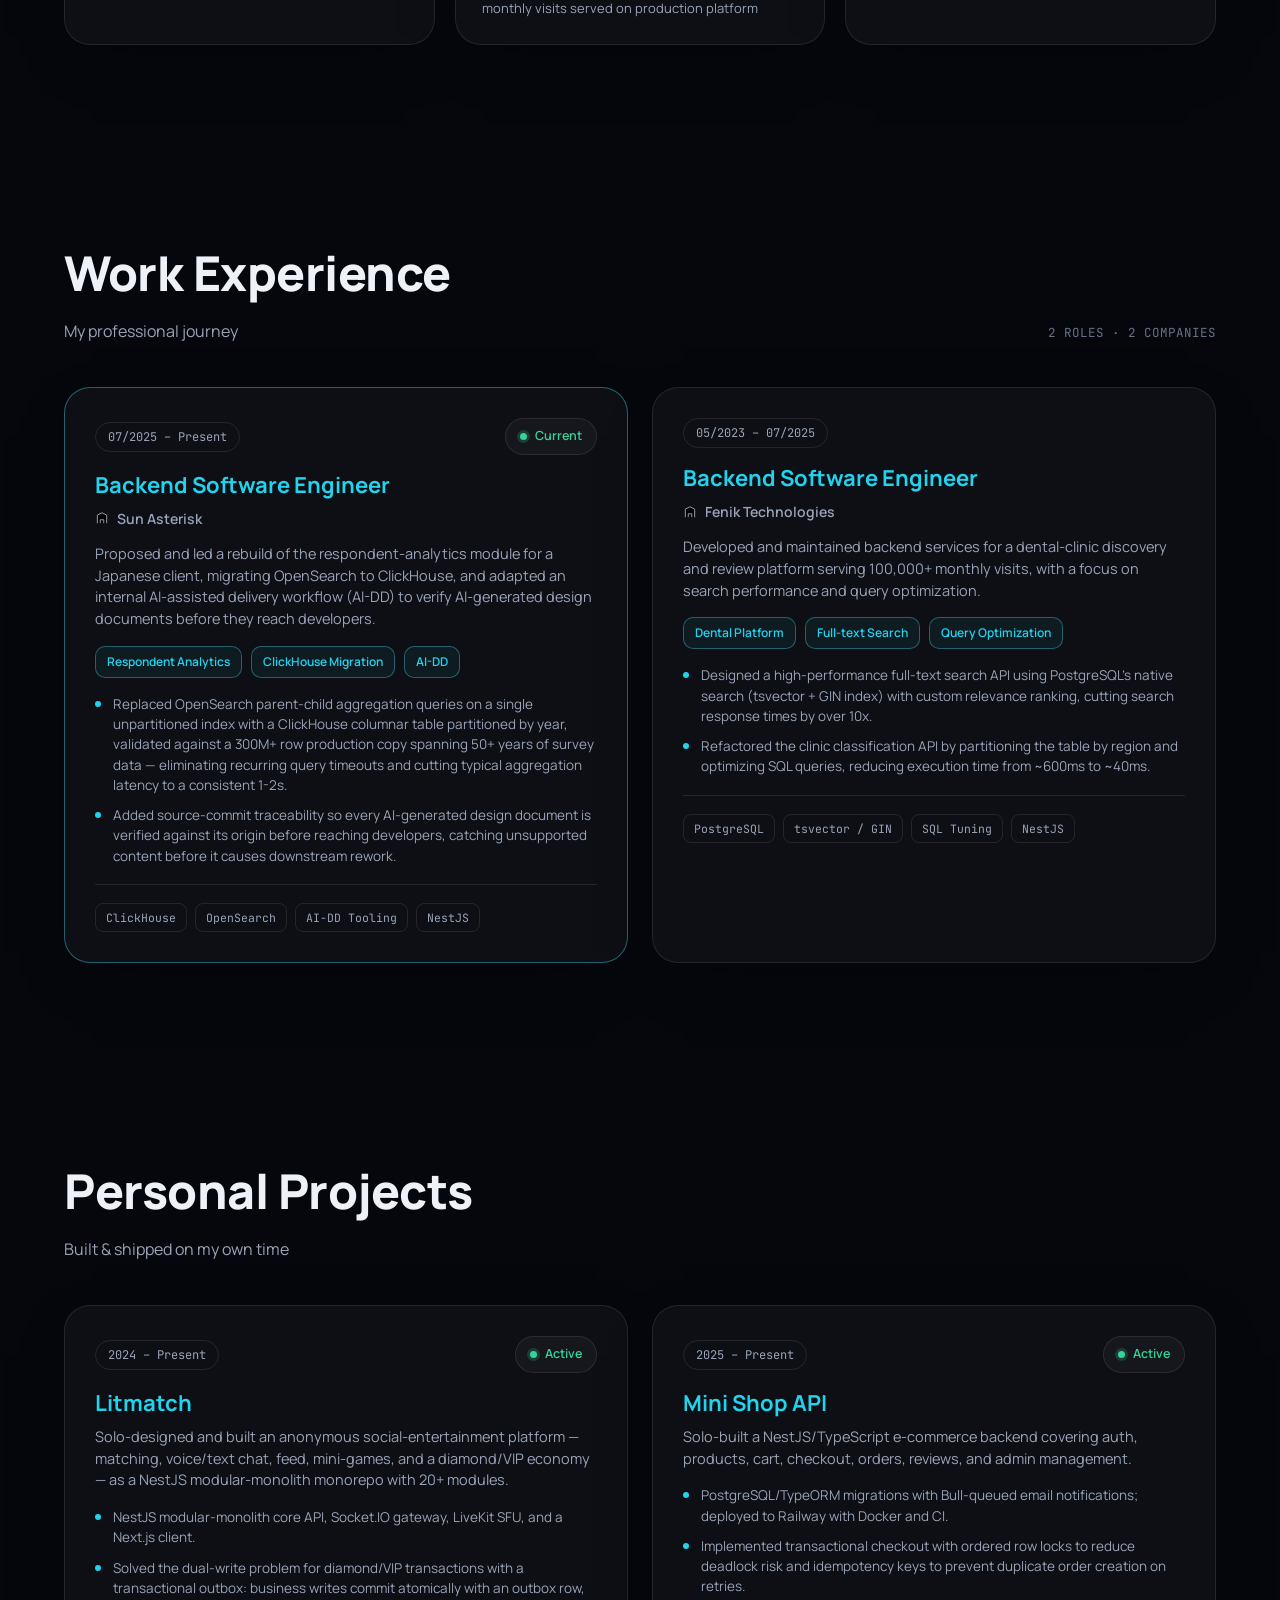
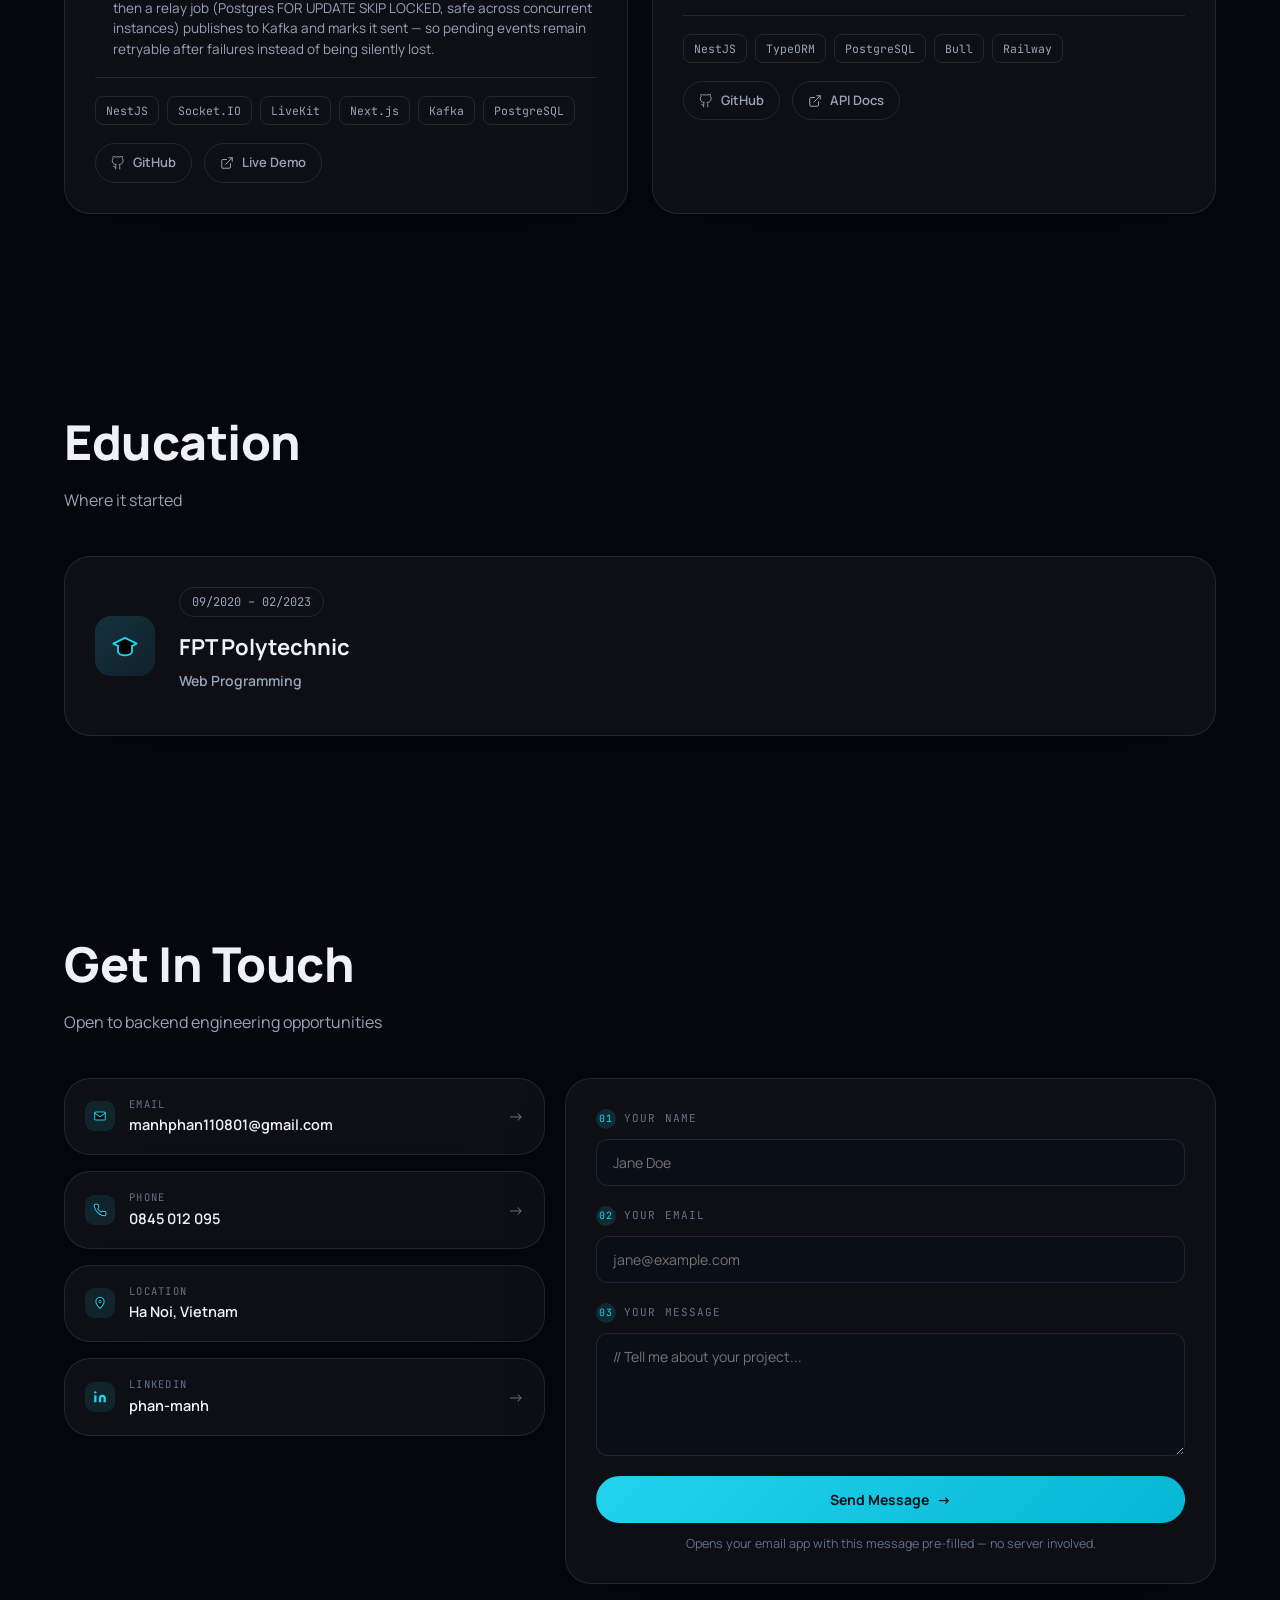
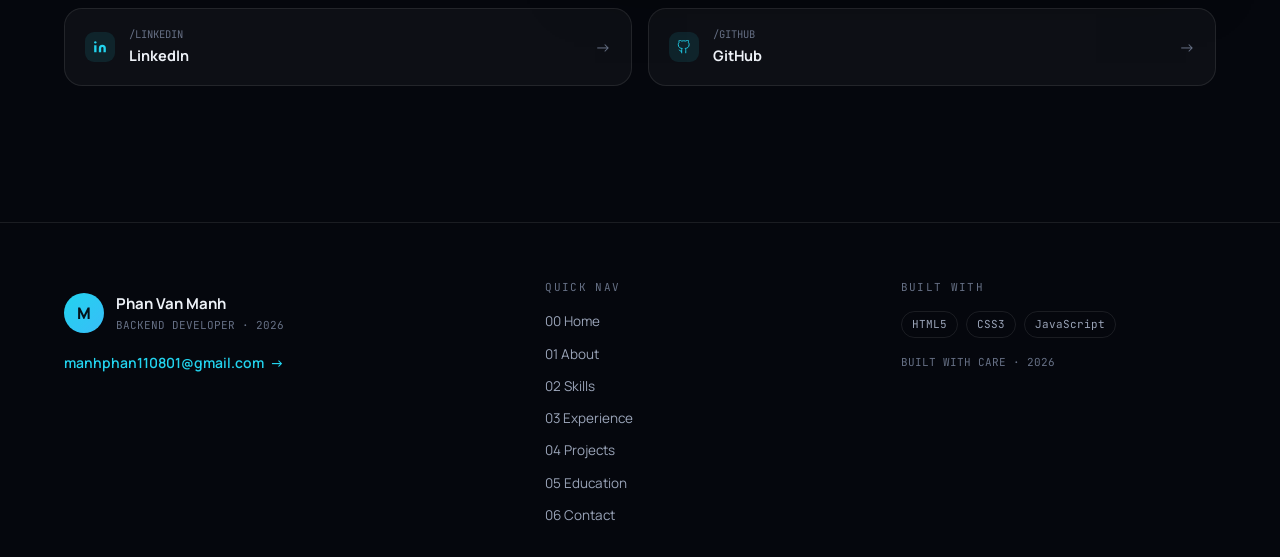
==== commit 8c302af8: "Sync content with latest CV revision (300M+ scale, BullMQ, Modular Monolith, outbox pattern) - Rewri" ====
--- a/index.html
+++ b/index.html
@@ -73,9 +73,9 @@
           </div>
 
           <p class="hero-desc">
-            Building scalable, fault-tolerant backend systems with 3+ years of experience in
-            API performance, database efficiency, and clean, maintainable architecture that
-            supports long-term system growth and reliability.
+            Building backend systems with 3+ years of experience in Node.js/NestJS services.
+            Reduced a clinic-classification query from ~600ms to ~40ms and redesigned an
+            analytics pipeline over 300M+ survey records for consistent 1-2s aggregations.
           </p>
 
           <div class="hero-actions">
@@ -95,14 +95,14 @@
           <div class="stat-card">
             <div class="stat-body">
               <strong class="stat-num">1-2s</strong>
-              <span class="stat-label">Aggregation time (from ~10s)</span>
+              <span class="stat-label">Aggregation across 300M+ records</span>
             </div>
             <span class="stat-index">02</span>
           </div>
           <div class="stat-card">
             <div class="stat-body">
-              <strong class="stat-num">10x</strong>
-              <span class="stat-label">Faster search response</span>
+              <strong class="stat-num">~600ms &rarr; ~40ms</strong>
+              <span class="stat-label">Key query optimized</span>
             </div>
             <span class="stat-index">03</span>
           </div>
@@ -155,11 +155,11 @@
     <div class="marquee" aria-hidden="true">
       <div class="marquee-track">
         <span>PostgreSQL</span><i>&#10022;</i><span>MongoDB</span><i>&#10022;</i><span>Redis</span><i>&#10022;</i>
-        <span>RabbitMQ</span><i>&#10022;</i><span>Kafka</span><i>&#10022;</i><span>gRPC</span><i>&#10022;</i>
+        <span>BullMQ</span><i>&#10022;</i><span>Kafka</span><i>&#10022;</i><span>gRPC</span><i>&#10022;</i>
         <span>WebSocket</span><i>&#10022;</i><span>NestJS</span><i>&#10022;</i><span>TypeScript</span><i>&#10022;</i>
         <span>Docker</span><i>&#10022;</i><span>CI/CD</span><i>&#10022;</i>
         <span>PostgreSQL</span><i>&#10022;</i><span>MongoDB</span><i>&#10022;</i><span>Redis</span><i>&#10022;</i>
-        <span>RabbitMQ</span><i>&#10022;</i><span>Kafka</span><i>&#10022;</i><span>gRPC</span><i>&#10022;</i>
+        <span>BullMQ</span><i>&#10022;</i><span>Kafka</span><i>&#10022;</i><span>gRPC</span><i>&#10022;</i>
         <span>WebSocket</span><i>&#10022;</i><span>NestJS</span><i>&#10022;</i><span>TypeScript</span><i>&#10022;</i>
         <span>Docker</span><i>&#10022;</i><span>CI/CD</span><i>&#10022;</i>
       </div>
@@ -197,7 +197,7 @@
           </a>
         </div>
         <div class="social-row">
-          <a class="social-chip" href="https://www.linkedin.com/in/phan-manh-34a107269/" target="_blank" rel="noopener">
+          <a class="social-chip" href="https://www.linkedin.com/in/phan-manh-34a107269" target="_blank" rel="noopener">
             <svg viewBox="0 0 24 24"><path d="M16 8a6 6 0 0 1 6 6v7h-4v-7a2 2 0 0 0-4 0v7h-4v-7a6 6 0 0 1 6-6ZM2 9h4v12H2z" fill="currentColor"/><circle cx="4" cy="4" r="2" fill="currentColor"/></svg>
             LinkedIn
           </a>
@@ -211,9 +211,10 @@
       <div class="card bio-card">
         <p>
           I'm a Backend Software Engineer with over <strong>3 years of experience</strong> building
-          scalable and fault-tolerant web applications. My focus is on API performance, database
-          efficiency, and clean, maintainable architecture that supports long-term system growth
-          and reliability &mdash; delivered under Agile/Scrum practices.
+          Node.js/NestJS services. I've reduced a clinic-classification query from ~600ms to ~40ms
+          and redesigned an analytics pipeline over 300M+ survey records for consistent 1-2s
+          aggregations &mdash; with a focus on database efficiency and clean, maintainable
+          architecture.
         </p>
         <p>
           At Sun Asterisk, I use an internal AI-Driven Development (AI-DD) workflow to audit
@@ -288,6 +289,8 @@
         </div>
         <div class="tag-list">
           <span class="tag">PostgreSQL</span>
+          <span class="tag">ClickHouse</span>
+          <span class="tag">OpenSearch</span>
           <span class="tag">MongoDB</span>
           <span class="tag">Redis</span>
           <span class="tag">Prisma</span>
@@ -301,7 +304,7 @@
           <h3>Messaging &amp; APIs</h3>
         </div>
         <div class="tag-list">
-          <span class="tag">RabbitMQ</span>
+          <span class="tag">BullMQ</span>
           <span class="tag">Kafka</span>
           <span class="tag">REST</span>
           <span class="tag">gRPC</span>
@@ -344,10 +347,10 @@
           <li><i>02</i>Test-Driven Development (TDD)</li>
           <li><i>03</i>AI-Driven Development (AI-DD)</li>
           <li><i>04</i>Clean / Layered Architecture</li>
-          <li><i>05</i>Domain-Driven Design (DDD)</li>
-          <li><i>06</i>CQRS</li>
-          <li><i>07</i>Event-driven Design</li>
-          <li><i>08</i>Microservices</li>
+          <li><i>05</i>Modular Monolith</li>
+          <li><i>06</i>Domain-Driven Design (DDD)</li>
+          <li><i>07</i>CQRS</li>
+          <li><i>08</i>Event-driven Design</li>
         </ul>
       </div>
 
@@ -355,16 +358,16 @@
         <h3>Quantified Impact</h3>
         <div class="highlight-list">
           <div class="highlight-row">
-            <strong>~10s &rarr; 1-2s</strong>
-            <span>respondent-analytics aggregation after OpenSearch &rarr; ClickHouse migration (validated on 2M+ responses)</span>
+            <strong>~600ms &rarr; ~40ms</strong>
+            <span>clinic classification query time after partitioning</span>
+          </div>
+          <div class="highlight-row">
+            <strong>300M+</strong>
+            <span>survey records analyzed per query, consistent 1-2s aggregation (was frequent timeouts)</span>
           </div>
           <div class="highlight-row">
             <strong>10x</strong>
             <span>faster full-text search via PostgreSQL tsvector + GIN</span>
-          </div>
-          <div class="highlight-row">
-            <strong>~600ms &rarr; ~40ms</strong>
-            <span>clinic classification query time after partitioning</span>
           </div>
           <div class="highlight-row">
             <strong>100K+</strong>
@@ -379,8 +382,9 @@
           <li><i>01</i>System &amp; API design</li>
           <li><i>02</i>Query &amp; index optimization</li>
           <li><i>03</i>Debugging methodologies</li>
-          <li><i>04</i>Load testing (k6, Artillery)</li>
-          <li><i>05</i>AI tools (ChatGPT, Cursor) for coding &amp; docs</li>
+          <li><i>04</i>Transactional outbox &amp; message relay patterns</li>
+          <li><i>05</i>Load testing (k6, Artillery)</li>
+          <li><i>06</i>AI tools (ChatGPT, Cursor) for coding &amp; docs</li>
         </ul>
       </div>
     </div>
@@ -415,7 +419,7 @@
           <span class="tag tag-accent">AI-DD</span>
         </div>
         <ul class="bullet-list">
-          <li>Migrated the respondent-analytics module from document-oriented OpenSearch to a columnar ClickHouse OLAP schema; validated on a full production data copy (2M+ responses), cutting aggregation from ~10s to 1-2s.</li>
+          <li>Replaced OpenSearch parent-child aggregation queries on a single unpartitioned index with a ClickHouse columnar table partitioned by year, validated against a 300M+ row production copy spanning 50+ years of survey data &mdash; eliminating recurring query timeouts and cutting typical aggregation latency to a consistent 1-2s.</li>
           <li>Added source-commit traceability so every AI-generated design document is verified against its origin before reaching developers, catching unsupported content before it causes downstream rework.</li>
         </ul>
         <div class="tech-tags">
@@ -430,8 +434,9 @@
         <h3 class="exp-role">Backend Software Engineer</h3>
         <span class="exp-company"><svg viewBox="0 0 24 24" class="row-ico-sm"><path d="M4 21V7l8-4 8 4v14M9 21v-6h6v6" stroke="currentColor" stroke-width="1.6" stroke-linejoin="round"/></svg>Fenik Technologies</span>
         <p class="exp-desc">
-          Developed backend services for a dental-clinic discovery and review platform serving
-          100,000+ monthly visits, with a focus on search performance and query optimization.
+          Developed and maintained backend services for a dental-clinic discovery and review
+          platform serving 100,000+ monthly visits, with a focus on search performance and
+          query optimization.
         </p>
         <div class="tag-list tag-list-sm">
           <span class="tag tag-accent">Dental Platform</span>
@@ -468,17 +473,17 @@
         </p>
         <ul class="bullet-list">
           <li>NestJS modular-monolith core API, Socket.IO gateway, LiveKit SFU, and a Next.js client.</li>
-          <li>Kept new business domains as core-api modules by default rather than splitting prematurely, with k6/Artillery load tests prepared for future scaling validation; runs today on free-tier hosted infrastructure (Northflank, Cloudflare, LiveKit Cloud), with Kubernetes overlays ready for self-hosted scale-out.</li>
+          <li>Solved the dual-write problem for diamond/VIP transactions with a transactional outbox: business writes commit atomically with an outbox row, then a relay job (Postgres FOR UPDATE SKIP LOCKED, safe across concurrent instances) publishes to Kafka and marks it sent &mdash; so pending events remain retryable after failures instead of being silently lost.</li>
         </ul>
         <div class="tech-tags">
-          <span>NestJS</span><span>Socket.IO</span><span>LiveKit</span><span>Next.js</span><span>Northflank</span><span>Cloudflare</span>
+          <span>NestJS</span><span>Socket.IO</span><span>LiveKit</span><span>Next.js</span><span>Kafka</span><span>PostgreSQL</span>
         </div>
         <div class="project-links">
           <a href="https://github.com/ducmanh001/litmatch" target="_blank" rel="noopener">
             <svg viewBox="0 0 24 24"><path d="M15 22v-4a4.8 4.8 0 0 0-1-3.5c3.3-.4 6.8-1.6 6.8-7A5.4 5.4 0 0 0 19.4 4 5 5 0 0 0 19.3.5S18.2.1 15 1.8a13.4 13.4 0 0 0-7 0C4.8.1 3.7.5 3.7.5A5 5 0 0 0 3.6 4a5.4 5.4 0 0 0-1.4 3.7c0 5.3 3.5 6.5 6.8 6.9a4.8 4.8 0 0 0-1 3.5v4" stroke="currentColor" stroke-width="1.6" stroke-linecap="round" stroke-linejoin="round" fill="none"/><path d="M8 19c-3 .9-3-1.5-4.2-2" stroke="currentColor" stroke-width="1.6" stroke-linecap="round" fill="none"/></svg>
             GitHub
           </a>
-          <a href="https://litmatch-web.manhphan110801.workers.dev/" target="_blank" rel="noopener">
+          <a href="https://litmatch-web.manhphan110801.workers.dev" target="_blank" rel="noopener">
             <svg viewBox="0 0 24 24"><path d="M15 3h6v6M10 14 21 3M18 13v6a2 2 0 0 1-2 2H5a2 2 0 0 1-2-2V8a2 2 0 0 1 2-2h6" stroke="currentColor" stroke-width="1.7" stroke-linecap="round" stroke-linejoin="round" fill="none"/></svg>
             Live Demo
           </a>
@@ -569,7 +574,7 @@
           <span class="row-ico"><svg viewBox="0 0 24 24"><path d="M16 8a6 6 0 0 1 6 6v7h-4v-7a2 2 0 0 0-4 0v7h-4v-7a6 6 0 0 1 6-6ZM2 9h4v12H2z" fill="currentColor"/><circle cx="4" cy="4" r="2" fill="currentColor"/></svg></span>
           <div>
             <span class="mini-label">LINKEDIN</span>
-            <a href="https://www.linkedin.com/in/phan-manh-34a107269/" target="_blank" rel="noopener">phan-manh</a>
+            <a href="https://www.linkedin.com/in/phan-manh-34a107269" target="_blank" rel="noopener">phan-manh</a>
           </div>
           <span aria-hidden="true" class="row-arrow">&rarr;</span>
         </div>
@@ -594,7 +599,7 @@
     </div>
 
     <div class="social-strip">
-      <a class="social-strip-item" href="https://www.linkedin.com/in/phan-manh-34a107269/" target="_blank" rel="noopener">
+      <a class="social-strip-item" href="https://www.linkedin.com/in/phan-manh-34a107269" target="_blank" rel="noopener">
         <span class="row-ico"><svg viewBox="0 0 24 24"><path d="M16 8a6 6 0 0 1 6 6v7h-4v-7a2 2 0 0 0-4 0v7h-4v-7a6 6 0 0 1 6-6ZM2 9h4v12H2z" fill="currentColor"/><circle cx="4" cy="4" r="2" fill="currentColor"/></svg></span>
         <span>/LINKEDIN<strong>LinkedIn</strong></span>
         <span aria-hidden="true" class="row-arrow">&rarr;</span>
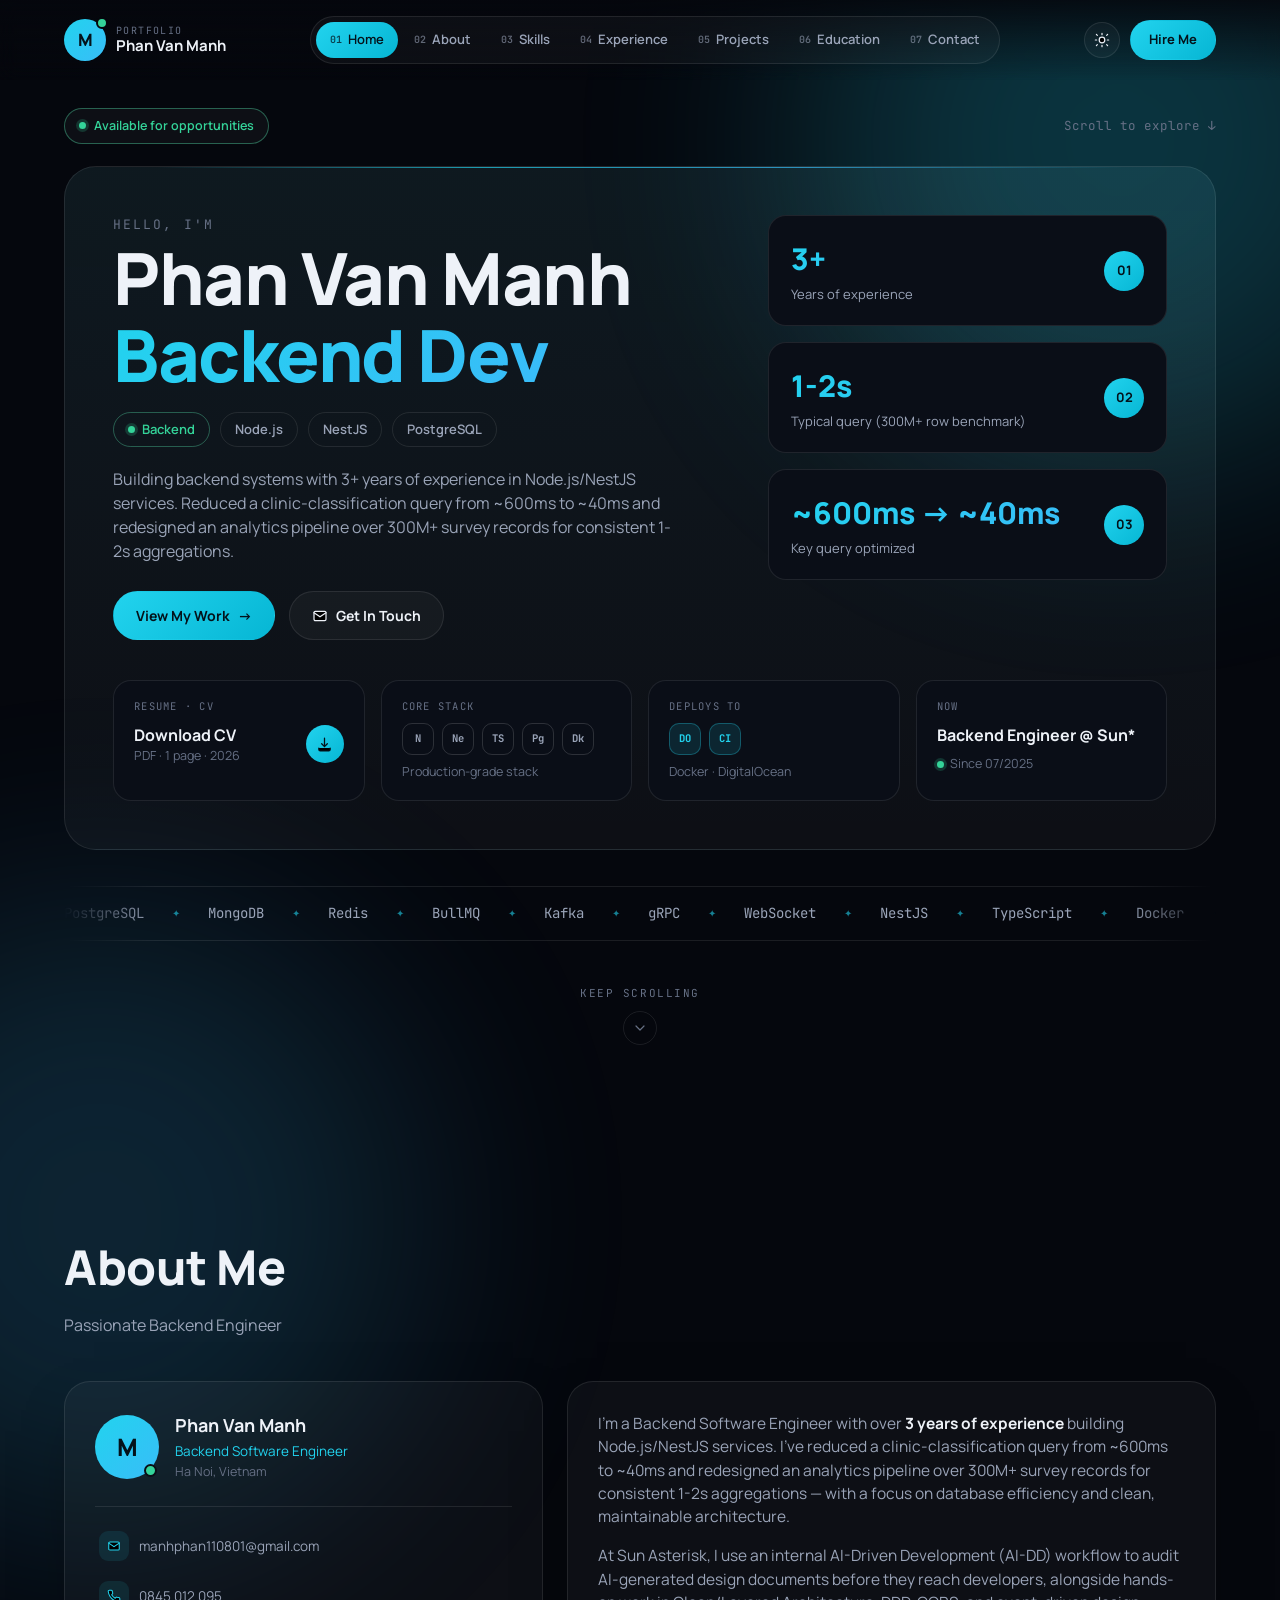
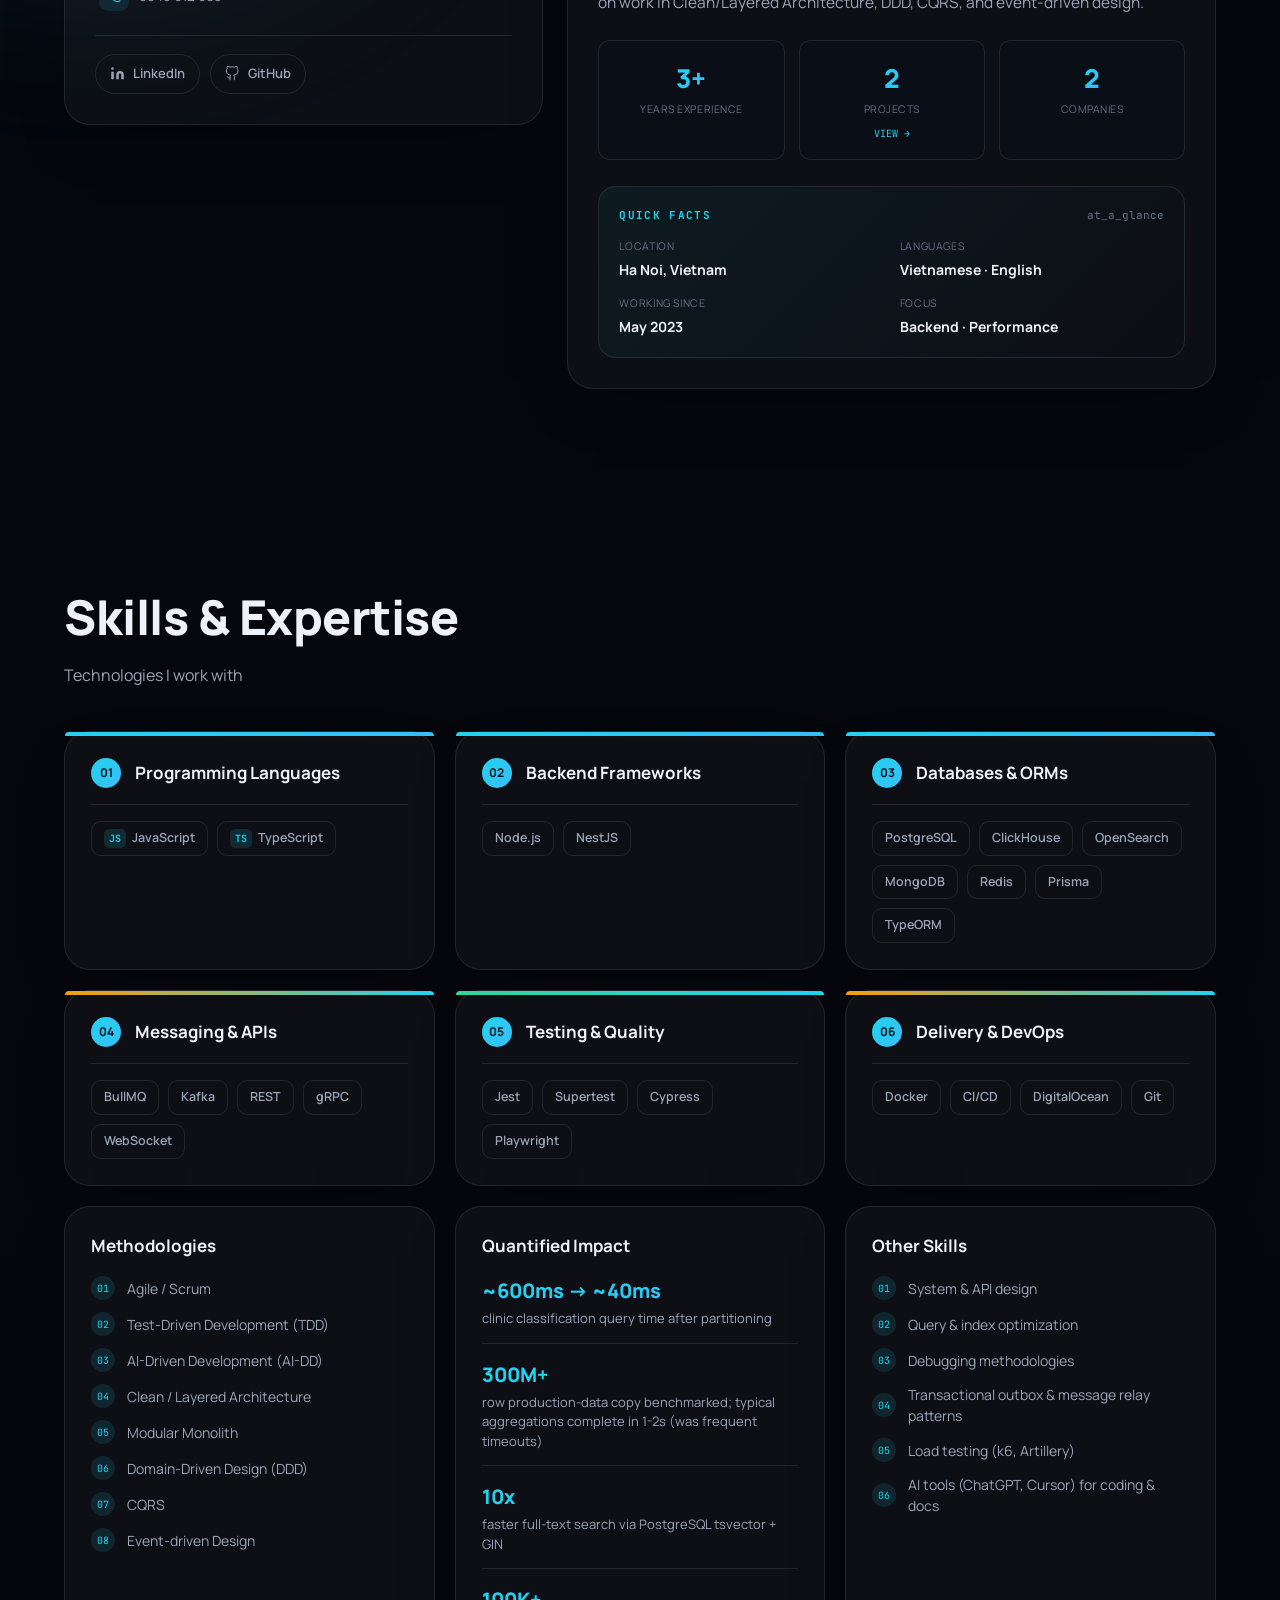
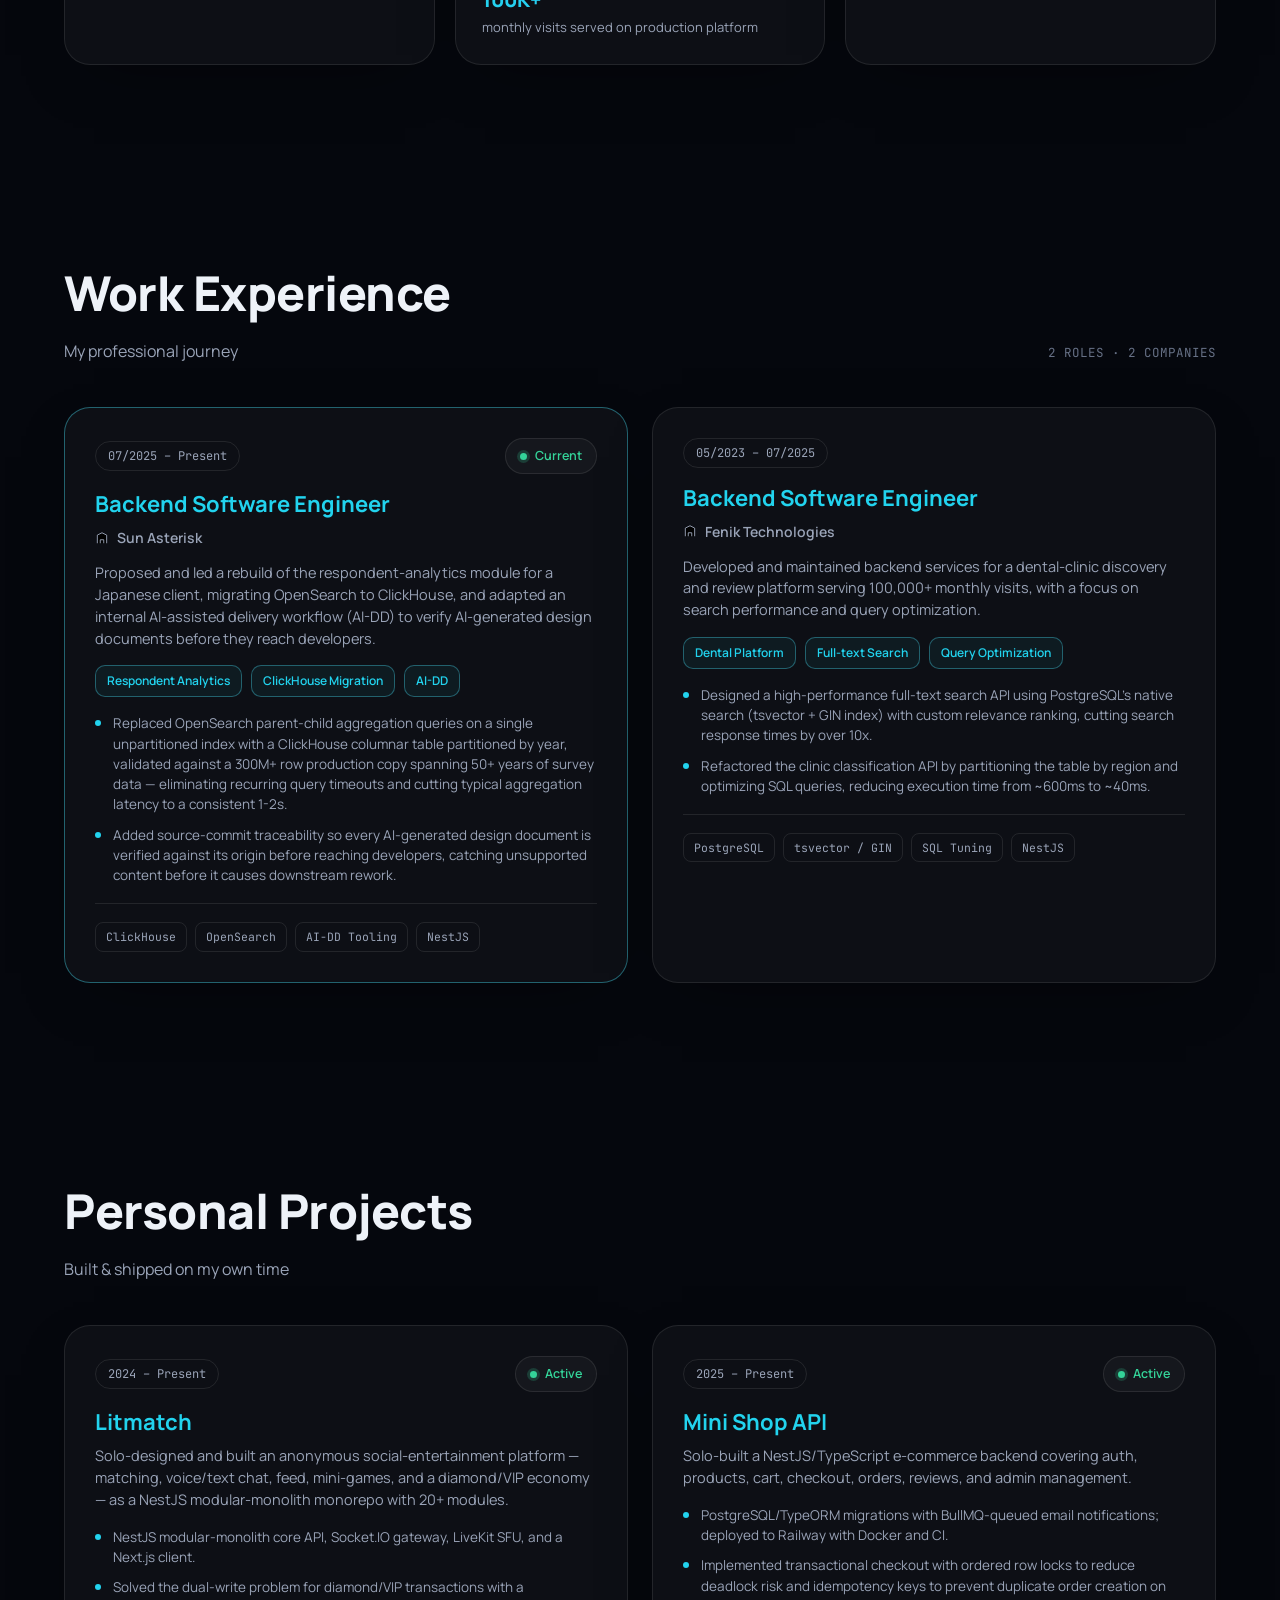
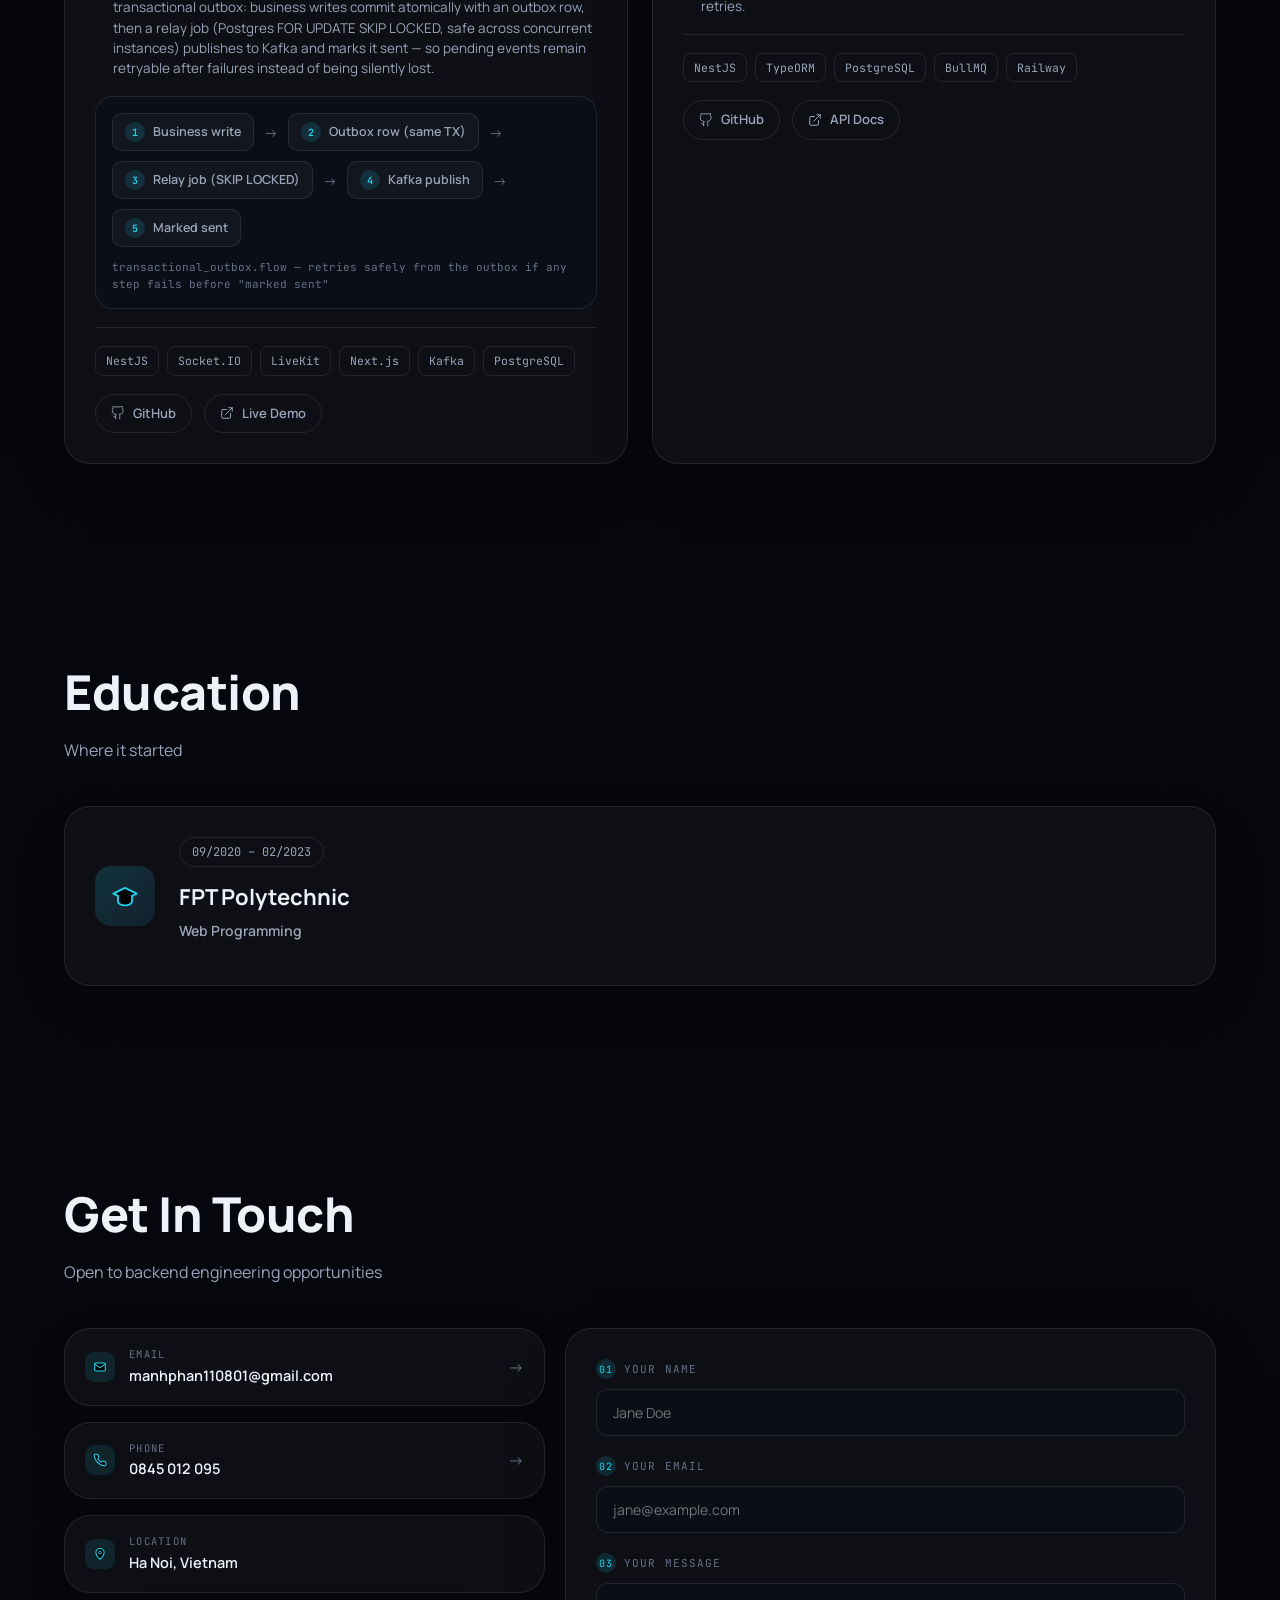
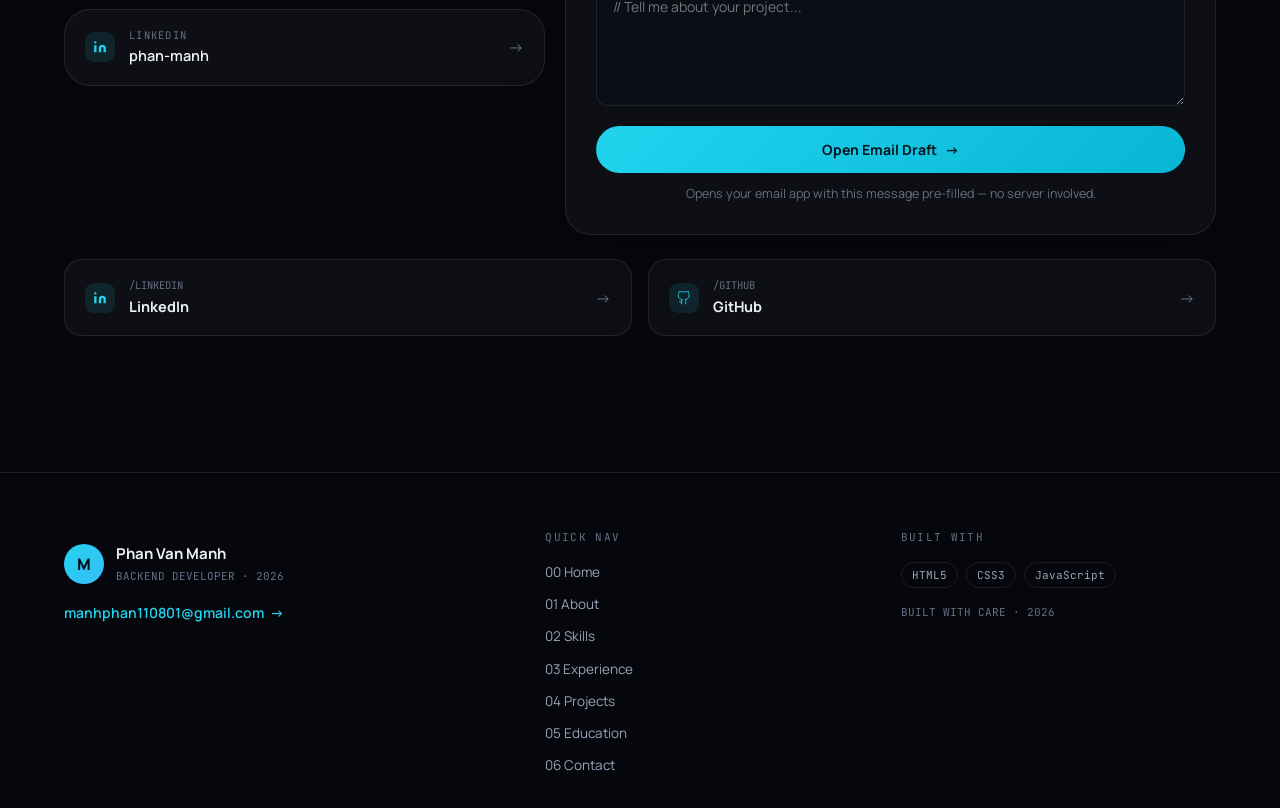
==== commit 735cc472: "Address review feedback: fix misleading stat, add outbox diagram, surface CV on mobile, sync BullMQ " ====
--- a/index.html
+++ b/index.html
@@ -95,7 +95,7 @@
           <div class="stat-card">
             <div class="stat-body">
               <strong class="stat-num">1-2s</strong>
-              <span class="stat-label">Aggregation across 300M+ records</span>
+              <span class="stat-label">Typical query (300M+ row benchmark)</span>
             </div>
             <span class="stat-index">02</span>
           </div>
@@ -363,7 +363,7 @@
           </div>
           <div class="highlight-row">
             <strong>300M+</strong>
-            <span>survey records analyzed per query, consistent 1-2s aggregation (was frequent timeouts)</span>
+            <span>row production-data copy benchmarked; typical aggregations complete in 1-2s (was frequent timeouts)</span>
           </div>
           <div class="highlight-row">
             <strong>10x</strong>
@@ -475,6 +475,18 @@
           <li>NestJS modular-monolith core API, Socket.IO gateway, LiveKit SFU, and a Next.js client.</li>
           <li>Solved the dual-write problem for diamond/VIP transactions with a transactional outbox: business writes commit atomically with an outbox row, then a relay job (Postgres FOR UPDATE SKIP LOCKED, safe across concurrent instances) publishes to Kafka and marks it sent &mdash; so pending events remain retryable after failures instead of being silently lost.</li>
         </ul>
+        <div class="flow-diagram" role="img" aria-label="Transactional outbox flow: business write, outbox row in the same transaction, relay job with SKIP LOCKED, Kafka publish, marked sent">
+          <span class="flow-step"><i>1</i>Business write</span>
+          <span class="flow-arrow" aria-hidden="true">&rarr;</span>
+          <span class="flow-step"><i>2</i>Outbox row (same TX)</span>
+          <span class="flow-arrow" aria-hidden="true">&rarr;</span>
+          <span class="flow-step"><i>3</i>Relay job (SKIP LOCKED)</span>
+          <span class="flow-arrow" aria-hidden="true">&rarr;</span>
+          <span class="flow-step"><i>4</i>Kafka publish</span>
+          <span class="flow-arrow" aria-hidden="true">&rarr;</span>
+          <span class="flow-step"><i>5</i>Marked sent</span>
+          <span class="flow-caption">transactional_outbox.flow &mdash; retries safely from the outbox if any step fails before "marked sent"</span>
+        </div>
         <div class="tech-tags">
           <span>NestJS</span><span>Socket.IO</span><span>LiveKit</span><span>Next.js</span><span>Kafka</span><span>PostgreSQL</span>
         </div>
@@ -501,11 +513,11 @@
           checkout, orders, reviews, and admin management.
         </p>
         <ul class="bullet-list">
-          <li>PostgreSQL/TypeORM migrations with Bull-queued email notifications; deployed to Railway with Docker and CI.</li>
+          <li>PostgreSQL/TypeORM migrations with BullMQ-queued email notifications; deployed to Railway with Docker and CI.</li>
           <li>Implemented transactional checkout with ordered row locks to reduce deadlock risk and idempotency keys to prevent duplicate order creation on retries.</li>
         </ul>
         <div class="tech-tags">
-          <span>NestJS</span><span>TypeORM</span><span>PostgreSQL</span><span>Bull</span><span>Railway</span>
+          <span>NestJS</span><span>TypeORM</span><span>PostgreSQL</span><span>BullMQ</span><span>Railway</span>
         </div>
         <div class="project-links">
           <a href="https://github.com/ducmanh001/mini-shop-api" target="_blank" rel="noopener">
@@ -593,7 +605,7 @@
           <span><i class="field-num">03</i>YOUR MESSAGE</span>
           <textarea name="message" rows="5" placeholder="// Tell me about your project..." required></textarea>
         </label>
-        <button class="btn btn-primary btn-block" type="submit">Send Message <span aria-hidden="true">&rarr;</span></button>
+        <button class="btn btn-primary btn-block" type="submit">Open Email Draft <span aria-hidden="true">&rarr;</span></button>
         <p class="form-hint">Opens your email app with this message pre-filled &mdash; no server involved.</p>
       </form>
     </div>
--- a/assets/css/styles.css
+++ b/assets/css/styles.css
@@ -769,6 +769,49 @@
 /* ---------- projects ---------- */
 .projects-grid { display: grid; grid-template-columns: 1fr 1fr; gap: 24px; }
 .project-card { padding: 30px; }
+.flow-diagram {
+  display: flex;
+  flex-wrap: wrap;
+  align-items: center;
+  gap: 10px;
+  margin: 18px 0;
+  padding: 16px;
+  border: 1px solid var(--card-border);
+  border-radius: var(--radius-md);
+  background: var(--bg-elevated);
+}
+.flow-step {
+  display: flex;
+  align-items: center;
+  gap: 8px;
+  font-size: 12.5px;
+  font-weight: 600;
+  color: var(--text-dim);
+  background: var(--card);
+  border: 1px solid var(--card-border);
+  border-radius: 10px;
+  padding: 8px 12px;
+}
+.flow-step i {
+  font-style: normal;
+  width: 20px; height: 20px;
+  border-radius: 50%;
+  display: grid;
+  place-items: center;
+  font-family: var(--font-mono);
+  font-size: 10px;
+  background: color-mix(in srgb, var(--cyan) 14%, transparent);
+  color: var(--cyan);
+  flex-shrink: 0;
+}
+.flow-arrow { color: var(--text-dimmer); font-size: 14px; flex-shrink: 0; }
+.flow-caption {
+  width: 100%;
+  font-family: var(--font-mono);
+  font-size: 11px;
+  color: var(--text-dimmer);
+  margin-top: 2px;
+}
 .project-links { display: flex; gap: 12px; margin-top: 18px; }
 .project-links a {
   display: flex;
@@ -928,8 +971,11 @@
 
 /* ---------- responsive ---------- */
 @media (max-width: 1080px) {
-  .hero-grid { grid-template-columns: 1fr; }
-  .hero-info-row { grid-template-columns: repeat(2, 1fr); }
+  .hero-card { display: flex; flex-direction: column; gap: 32px; }
+  .hero-grid { display: contents; }
+  .hero-copy { order: 1; }
+  .hero-info-row { order: 2; grid-template-columns: repeat(2, 1fr); }
+  .hero-stats { order: 3; }
   .about-grid, .contact-grid { grid-template-columns: 1fr; }
   .skills-grid, .skills-grid-row2 { grid-template-columns: repeat(2, 1fr); }
   .experience-grid, .projects-grid { grid-template-columns: 1fr; }
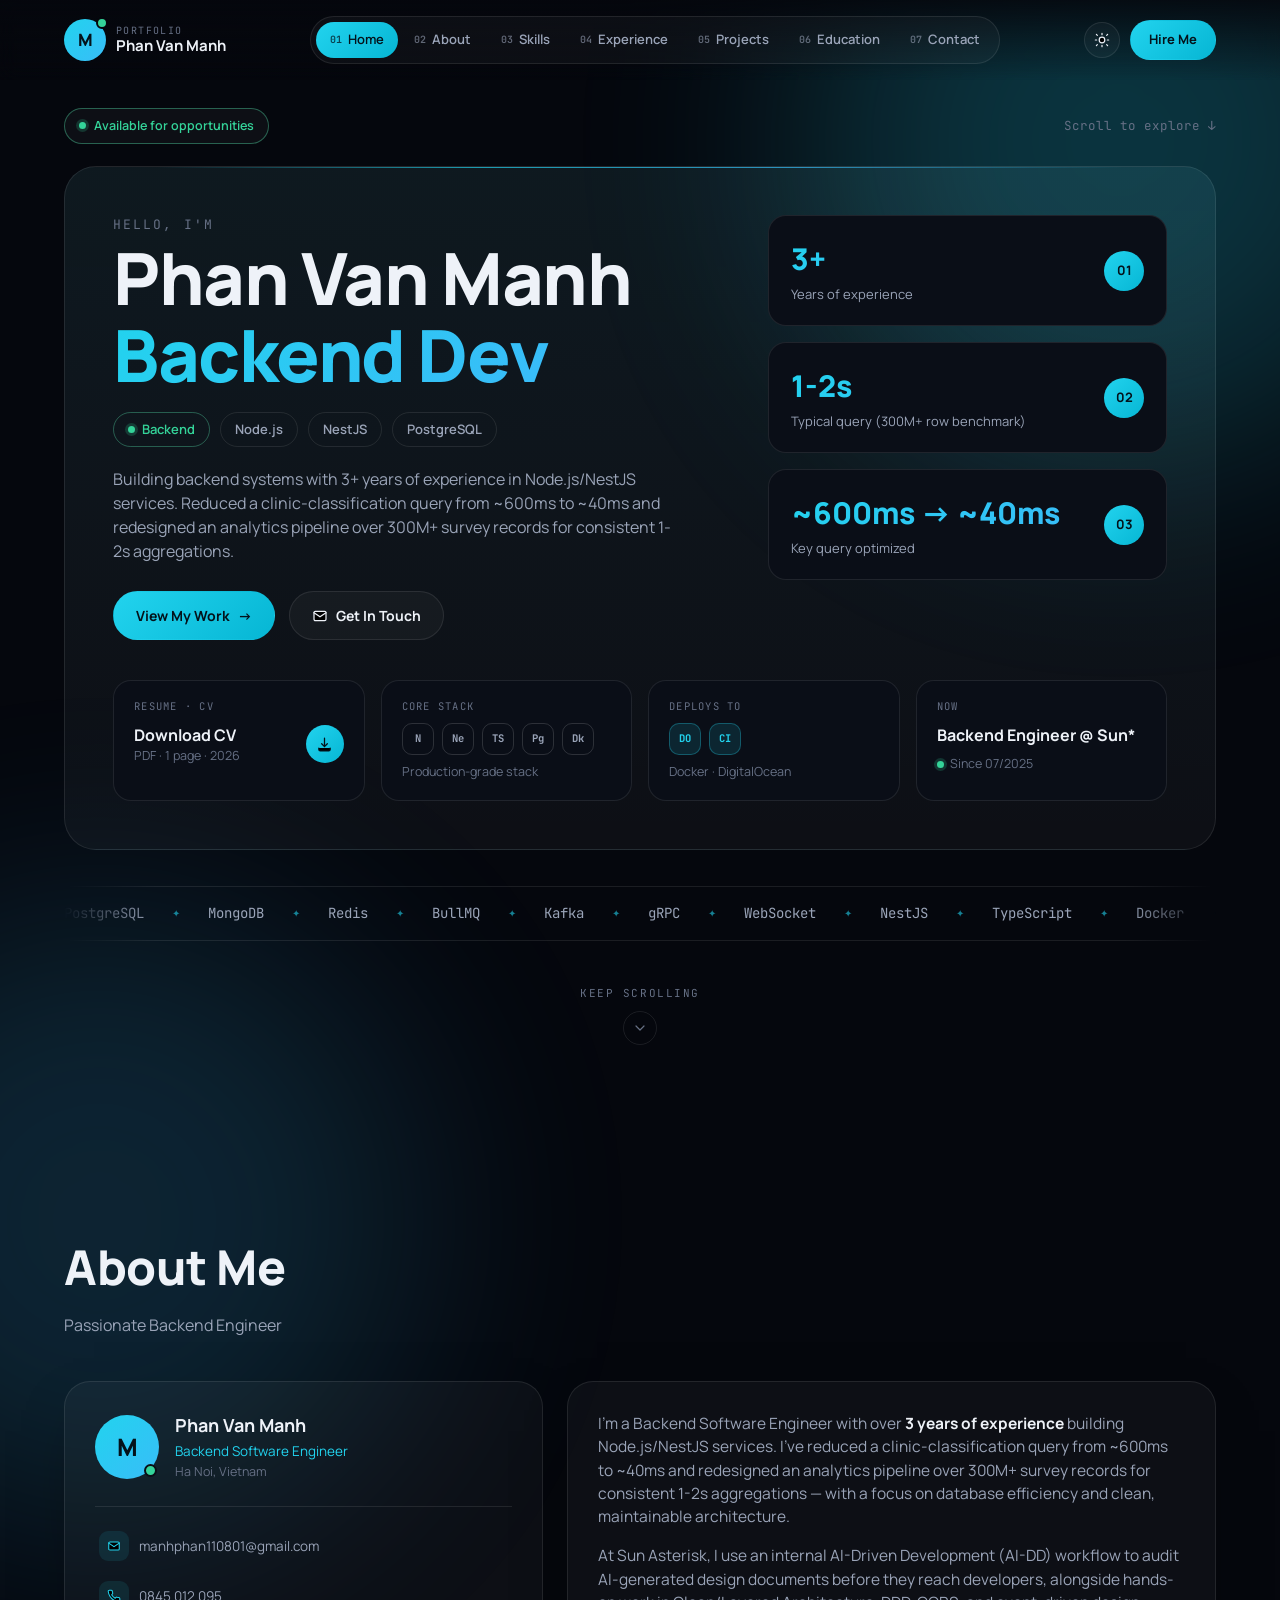
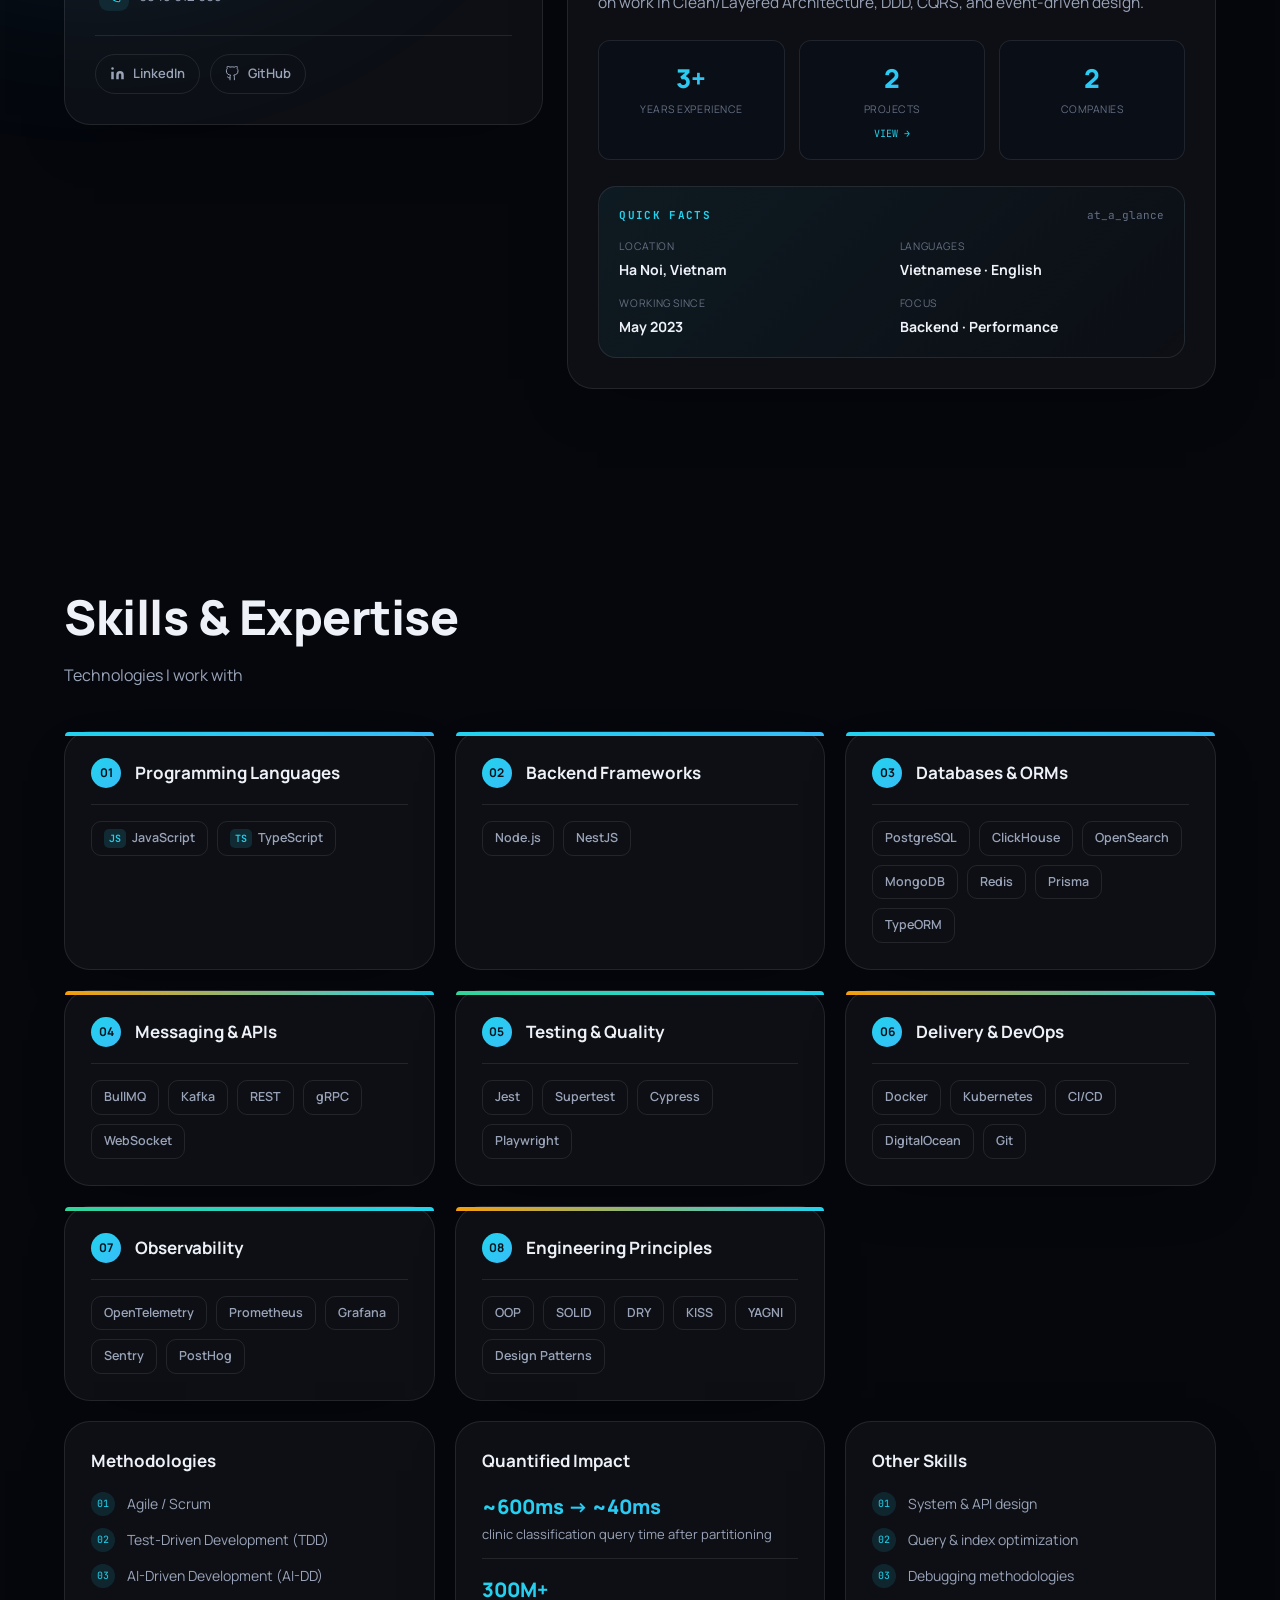
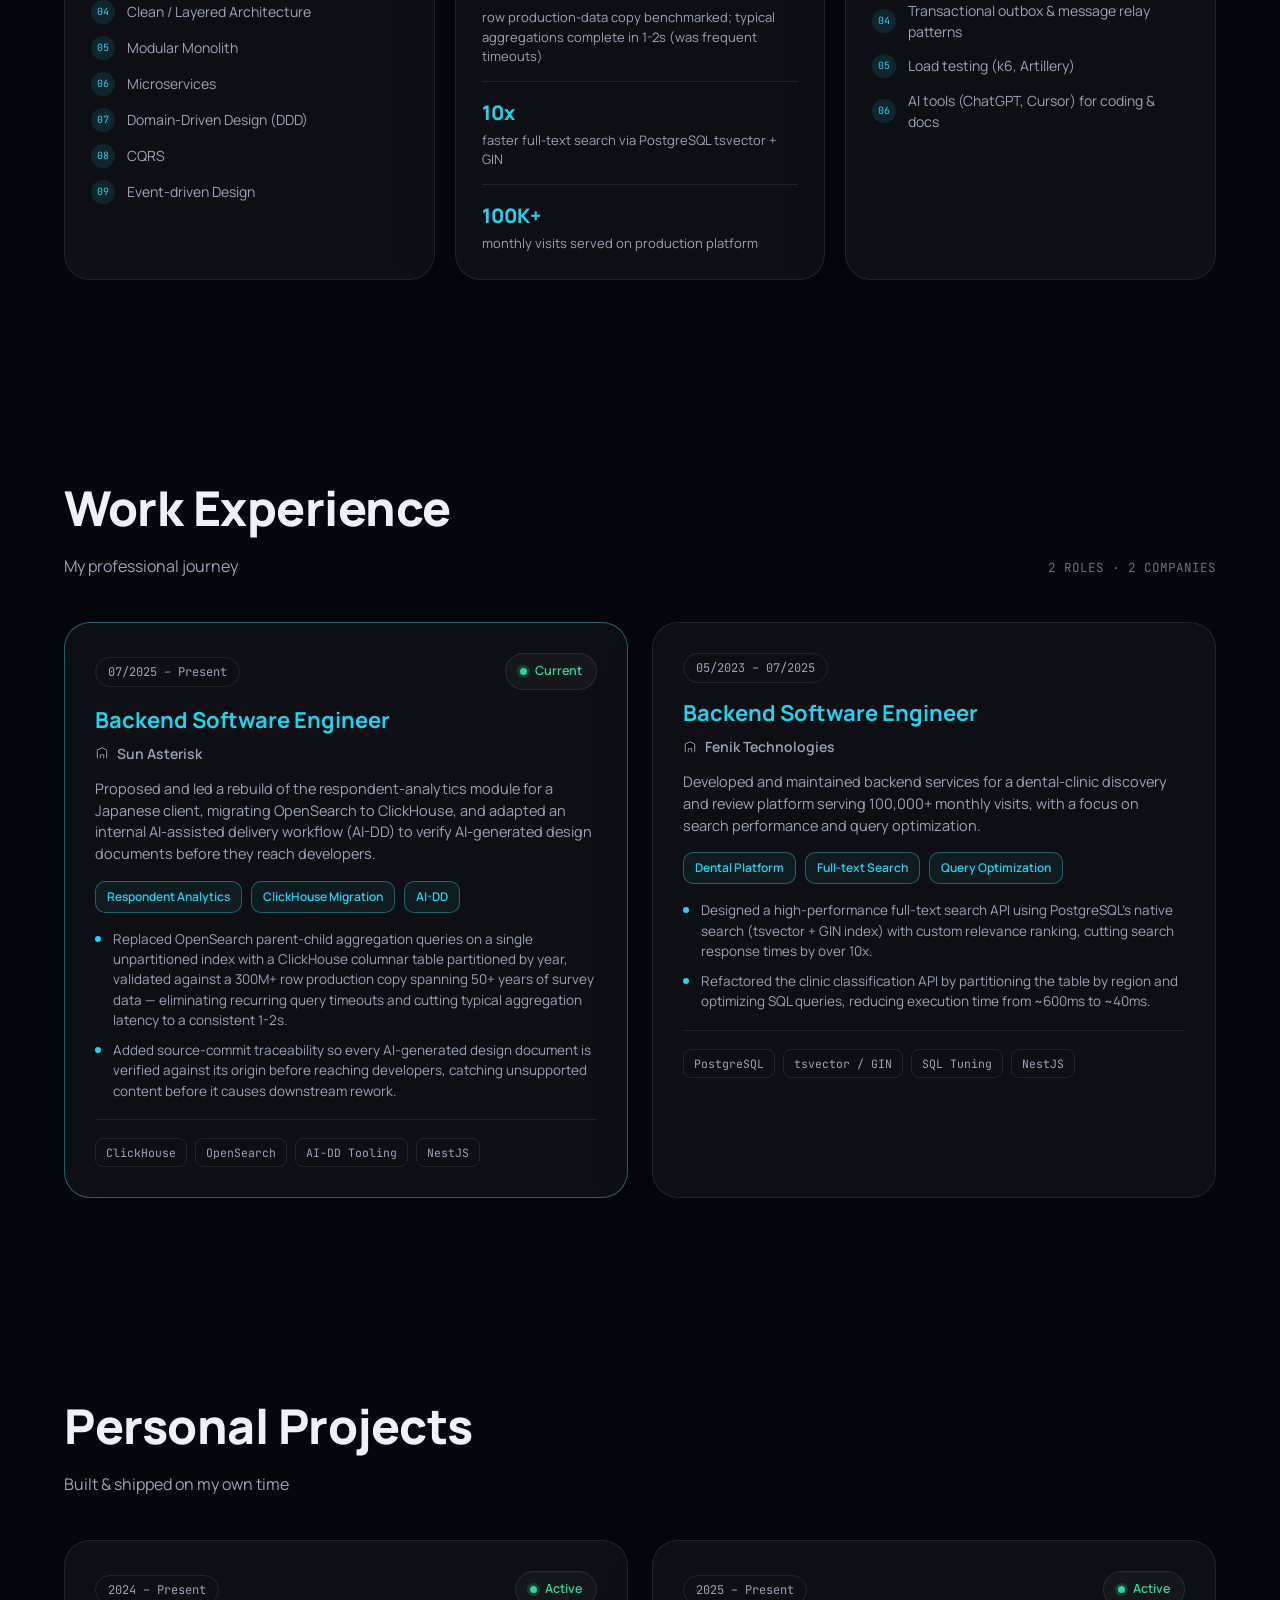
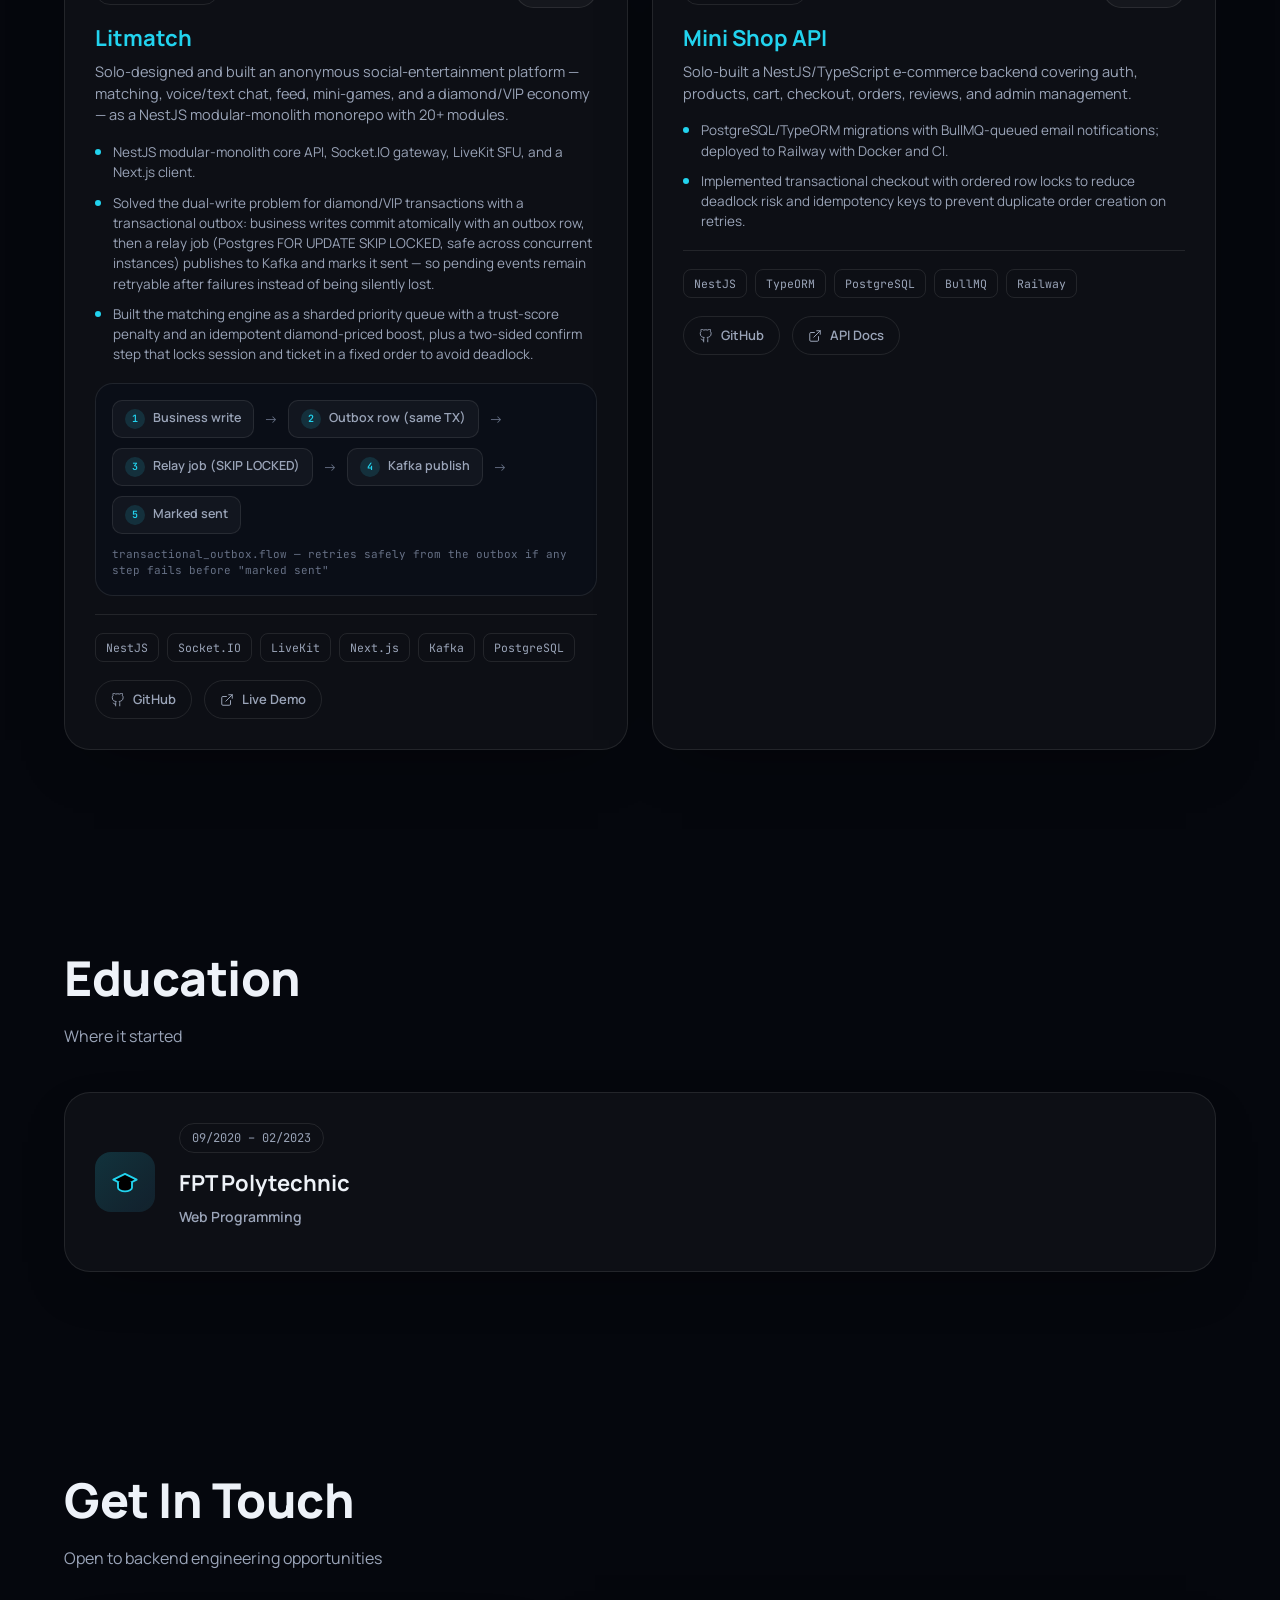
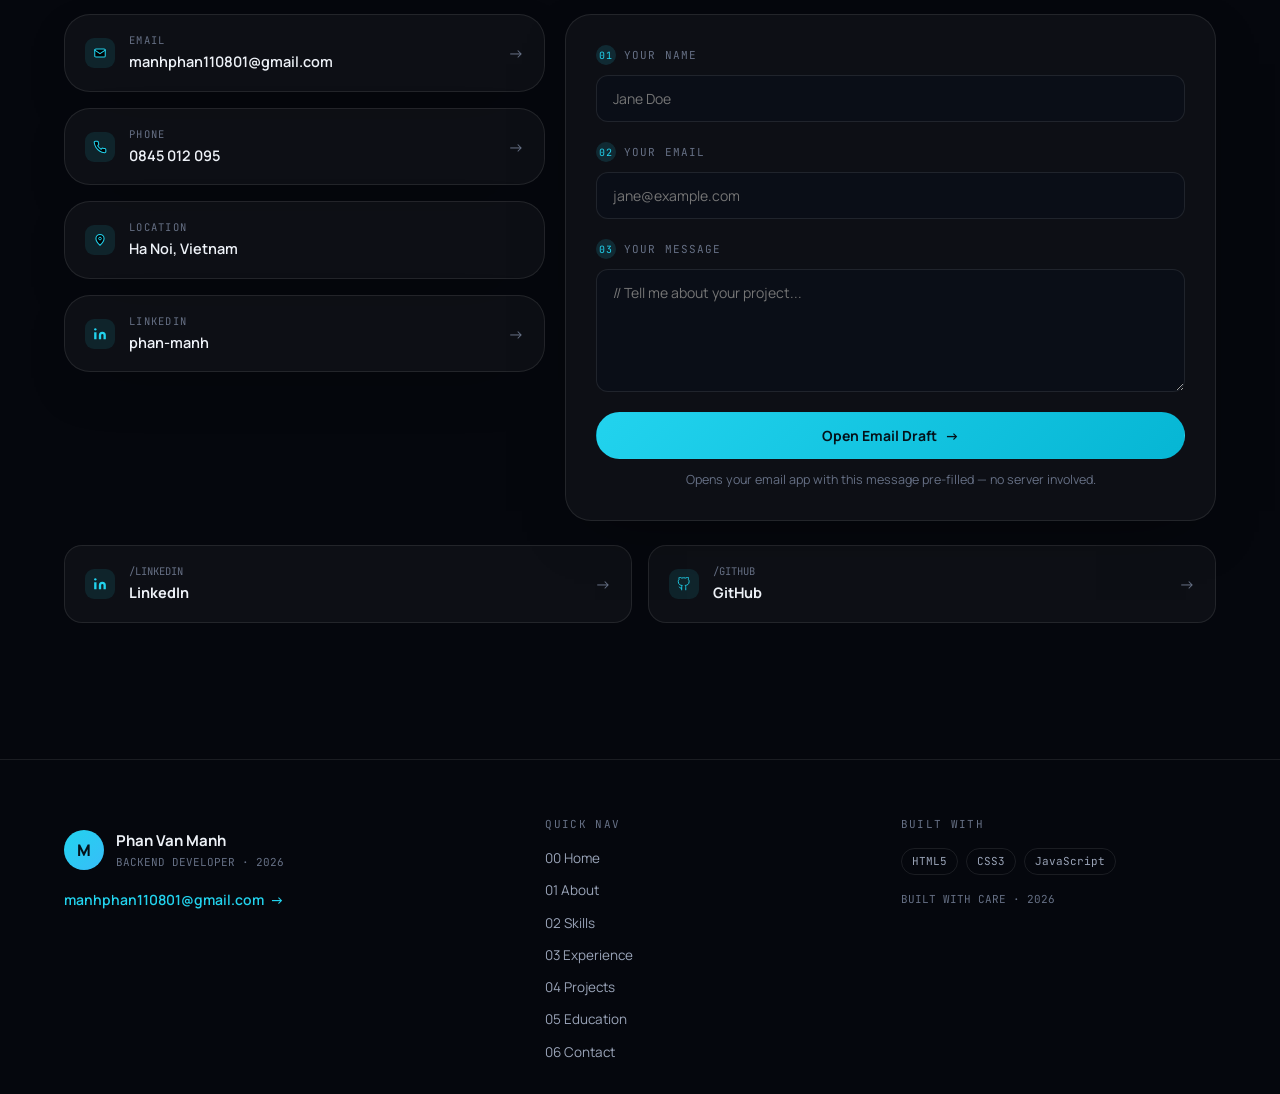
==== commit 2f00a4eb: "Sync Skills & Projects sections with latest CV - Add Kubernetes tag to Delivery & DevOps - Add Obser" ====
--- a/index.html
+++ b/index.html
@@ -332,9 +332,39 @@
         </div>
         <div class="tag-list">
           <span class="tag">Docker</span>
+          <span class="tag">Kubernetes</span>
           <span class="tag">CI/CD</span>
           <span class="tag">DigitalOcean</span>
           <span class="tag">Git</span>
+        </div>
+      </article>
+
+      <article class="card skill-card">
+        <div class="skill-top bar-teal">
+          <span class="skill-index">07</span>
+          <h3>Observability</h3>
+        </div>
+        <div class="tag-list">
+          <span class="tag">OpenTelemetry</span>
+          <span class="tag">Prometheus</span>
+          <span class="tag">Grafana</span>
+          <span class="tag">Sentry</span>
+          <span class="tag">PostHog</span>
+        </div>
+      </article>
+
+      <article class="card skill-card">
+        <div class="skill-top bar-warm">
+          <span class="skill-index">08</span>
+          <h3>Engineering Principles</h3>
+        </div>
+        <div class="tag-list">
+          <span class="tag">OOP</span>
+          <span class="tag">SOLID</span>
+          <span class="tag">DRY</span>
+          <span class="tag">KISS</span>
+          <span class="tag">YAGNI</span>
+          <span class="tag">Design Patterns</span>
         </div>
       </article>
     </div>
@@ -348,9 +378,10 @@
           <li><i>03</i>AI-Driven Development (AI-DD)</li>
           <li><i>04</i>Clean / Layered Architecture</li>
           <li><i>05</i>Modular Monolith</li>
-          <li><i>06</i>Domain-Driven Design (DDD)</li>
-          <li><i>07</i>CQRS</li>
-          <li><i>08</i>Event-driven Design</li>
+          <li><i>06</i>Microservices</li>
+          <li><i>07</i>Domain-Driven Design (DDD)</li>
+          <li><i>08</i>CQRS</li>
+          <li><i>09</i>Event-driven Design</li>
         </ul>
       </div>
 
@@ -474,6 +505,7 @@
         <ul class="bullet-list">
           <li>NestJS modular-monolith core API, Socket.IO gateway, LiveKit SFU, and a Next.js client.</li>
           <li>Solved the dual-write problem for diamond/VIP transactions with a transactional outbox: business writes commit atomically with an outbox row, then a relay job (Postgres FOR UPDATE SKIP LOCKED, safe across concurrent instances) publishes to Kafka and marks it sent &mdash; so pending events remain retryable after failures instead of being silently lost.</li>
+          <li>Built the matching engine as a sharded priority queue with a trust-score penalty and an idempotent diamond-priced boost, plus a two-sided confirm step that locks session and ticket in a fixed order to avoid deadlock.</li>
         </ul>
         <div class="flow-diagram" role="img" aria-label="Transactional outbox flow: business write, outbox row in the same transaction, relay job with SKIP LOCKED, Kafka publish, marked sent">
           <span class="flow-step"><i>1</i>Business write</span>
